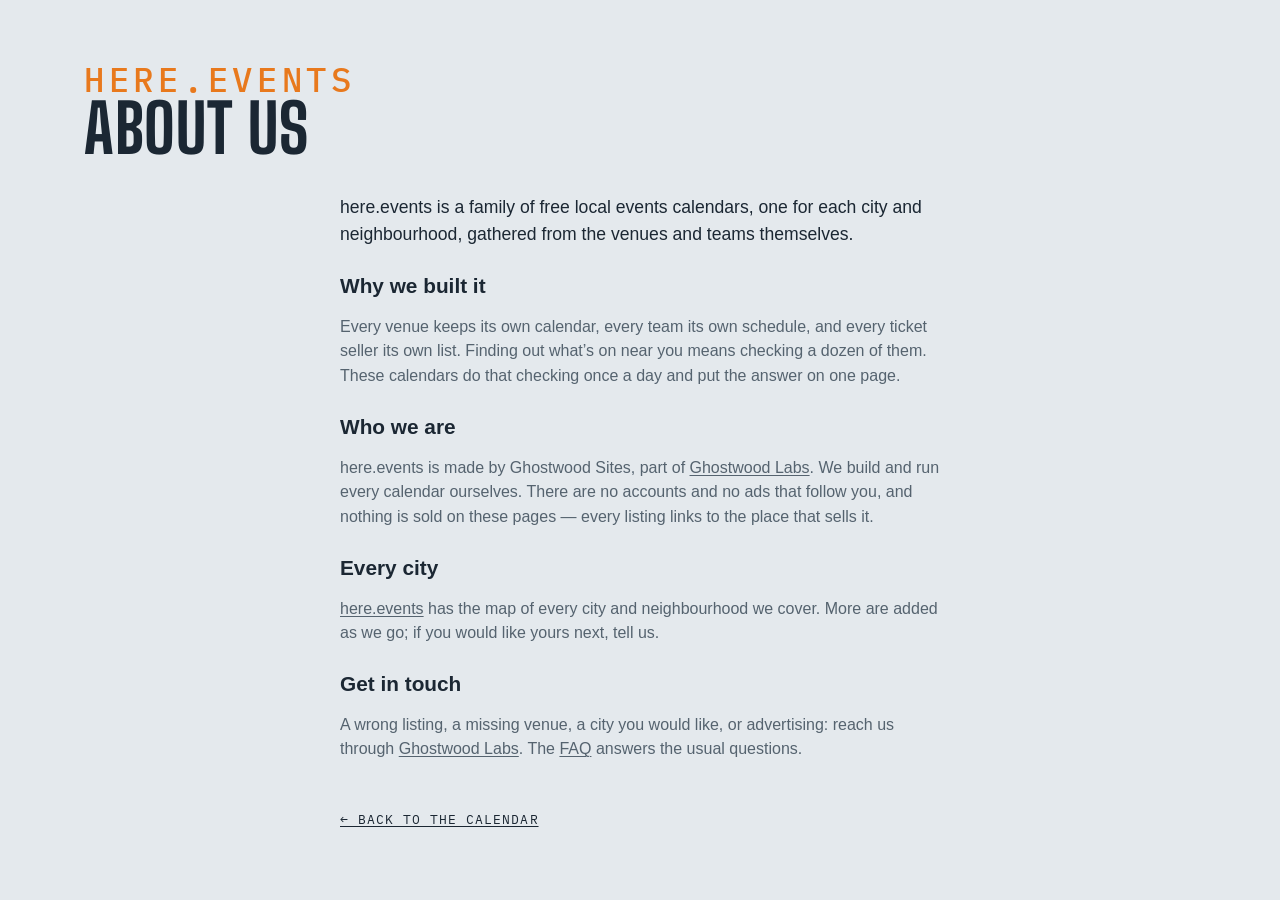
==== site/about.html @ 99986194 "Sources and About Us as their own pages, FAQ the same on every site, More Cities centred Co-Authored" ====
<!DOCTYPE html>
<html lang="en">
<head>
<meta charset="utf-8">
<meta name="viewport" content="width=device-width, initial-scale=1, viewport-fit=cover">
<meta name="theme-color" media="(prefers-color-scheme: light)" content="#edf1f4">
<meta name="theme-color" media="(prefers-color-scheme: dark)" content="#141a20">
<script>
  try {
    var t = localStorage.getItem('lqa-theme');
    var PHONE = '(max-width: 640px), (pointer: coarse) and (max-height: 500px)';
    if ((t === 'light' || t === 'dark') && !matchMedia(PHONE).matches) document.documentElement.dataset.theme = t;
  } catch (e) { /* no storage — system it is */ }
</script>
<title>About Us — here.events</title>
<meta name="description" content="About here.events: free local events calendars for each city and neighbourhood, gathered from the venues and teams themselves.">
<link rel="icon" href="favicon.svg" type="image/svg+xml">
<link rel="preconnect" href="https://fonts.googleapis.com">
<link rel="preconnect" href="https://fonts.gstatic.com" crossorigin>
<link href="https://fonts.googleapis.com/css2?family=Big+Shoulders:opsz,wght@10..72,500;10..72,700&family=IBM+Plex+Mono:wght@400;500&display=swap" rel="stylesheet">
<link rel="stylesheet" href="styles.css?v=__V__">
<script src="city.js?v=__V__"></script>
</head>
<body>

<!-- the Ghostwood Labs mark, drawn once; the masthead and the footer <use> it -->
<svg width="0" height="0" style="position:absolute" aria-hidden="true">
  <symbol id="gw-mark" viewBox="0 0 576 576">
    <g fill="none" stroke="currentColor" stroke-width="24" stroke-linecap="round" stroke-linejoin="round">
      <path d="M300.19 51.03A26 26 0 0 1 275.81 51.03L235.63 29.71A26 26 0 0 0 210.57 30.08L103.63 91.02A26 26 0 0 0 90.5 113.61L90.5 161.4A26 26 0 0 1 77.38 183.98L39.62 205.52A26 26 0 0 0 26.5 228.1L26.5 347.9A26 26 0 0 0 39.62 370.48L77.38 392.02A26 26 0 0 1 90.5 414.6L90.5 462.39A26 26 0 0 0 103.63 484.98L210.57 545.92A26 26 0 0 0 235.63 546.29L275.81 524.97A26 26 0 0 1 300.19 524.97L340.37 546.29A26 26 0 0 0 365.43 545.92L472.37 484.98A26 26 0 0 0 485.5 462.39L485.5 414.6A26 26 0 0 1 498.62 392.02L536.38 370.48A26 26 0 0 0 549.5 347.9L549.5 228.1A26 26 0 0 0 536.38 205.52L498.62 183.98A26 26 0 0 1 485.5 161.4L485.5 113.61A26 26 0 0 0 472.37 91.02L365.43 30.08A26 26 0 0 0 340.37 29.71L300.19 51.03Z"/>
      <path d="M288 57.5L288 177.5"/>
      <path d="M288 518.5L288 403.5"/>
      <path d="M90.5 176.5L144.63 204.58A26 26 0 0 0 169.19 204.26L209.58 181.92A26 26 0 0 0 223 159.17L223 101.5L158.5 137.5"/>
      <path d="M485.5 176.5L431.37 204.58A26 26 0 0 1 406.81 204.26L366.42 181.92A26 26 0 0 1 353 159.17L353 101.5L417.5 137.5"/>
      <path d="M157 211L157 287.5"/>
      <path d="M419 211L419 287.5"/>
      <path d="M90.5 399.5L144.63 371.42A26 26 0 0 1 169.19 371.74L209.58 394.08A26 26 0 0 1 223 416.83L223 474.5L158.5 438.5"/>
      <path d="M485.5 399.5L431.37 371.42A26 26 0 0 0 406.81 371.74L366.42 394.08A26 26 0 0 0 353 416.83L353 474.5L417.5 438.5"/>
      <path d="M26.5 288L92 325.5L92 250.5"/>
      <path d="M549.5 288L484 325.5L484 250.5"/>
    </g>
  </symbol>
</svg>

<!-- About us (Steve, 2026-10-29: "Create an about us section just to the left of FAQ, make it work
     the same"): one shared page for every city, word for word, like the FAQ. Styled by .ad-page. -->
<header class="masthead">
  <div class="masthead-text">
    <p class="eyebrow">here.events</p>
    <h1>About Us</h1>
  </div>
</header>
<main class="ad-page about-page">
  <p class="ad-lead">here.events is a family of free local events calendars, one for each city and neighbourhood, gathered from the venues and teams themselves.</p>

  <h2>Why we built it</h2>
  <p>Every venue keeps its own calendar, every team its own schedule, and every ticket seller its own list. Finding out what’s on near you means checking a dozen of them. These calendars do that checking once a day and put the answer on one page.</p>

  <h2>Who we are</h2>
  <p>here.events is made by Ghostwood Sites, part of <a href="https://ghostwoodlabs.com/" rel="noopener">Ghostwood Labs</a>. We build and run every calendar ourselves. There are no accounts and no ads that follow you, and nothing is sold on these pages — every listing links to the place that sells it.</p>

  <h2>Every city</h2>
  <p><a href="https://here.events/">here.events</a> has the map of every city and neighbourhood we cover. More are added as we go; if you would like yours next, tell us.</p>

  <h2>Get in touch</h2>
  <p>A wrong listing, a missing venue, a city you would like, or advertising: reach us through <a href="https://ghostwoodlabs.com/" rel="noopener">Ghostwood Labs</a>. The <a href="faq.html">FAQ</a> answers the usual questions.</p>

  <a class="ad-back" href="./">← Back to the calendar</a>
</main>
</body>
</html>
---- site/styles.css ----
/* Lower Queen Anne Events — overcast-sky palette, marquee display type. */

:root {
  --sky: #e4e9ed;        /* overcast paper (a step down from #edf1f4, Steve 2026-10-12: "a little less glaring") */
  --mist: #f7f9fb;       /* card surface (was pure white) */
  --ink: #1b2733;        /* Puget ink */
  --ink-soft: #55636f;
  --ink-bright: #1b2733; /* the logo: pure white in the dark palette, ink here */
  --line: #c3ccd4;
  --gold: #e8791d;       /* Space Needle "Galaxy Gold" */
  --gold-soft: #fbe9d8;
  /* Color coding is muted (a step back from the pure primaries) and each
     group keeps to its own family so a dot or stripe reads as what it is:
     venues are cool (blue → violet → teal), event types are warm (yellow →
     orange → red → pink). */
  /* venue hues (chips, grid ticks, agenda tags): a sweep from teal through
     blue and violet to magenta, neighbors alternating light and dark */
  /* all three families sit a step back from the pure primaries: the same
     hues, less glare, so the stripes and ticks read after the titles */
  --v-hardrock: #9e2e2e; --v-kaseya: #2e9e4f; --v-loandepot: #6f2e9e; --v-arsht: #9e902e; --v-bayfront: #2e8b9e; --v-knight: #9e2e6b; /* the rooms, one hue each (city.js cssVar), spread round the wheel */
  --v-fillmore: #4a9e2e; --v-watsco: #332e9e; --v-pitbull: #9e532e; --v-amerant: #2e9e74; --v-hardrocklive: #952e9e; --v-broward: #879e2e;
  --v-nustadium: #2e669e; --v-revolution: #9e2e45; --v-pompano: #2e9e37;
  --venue-text: 72%;     /* how much of the venue hue the card's venue label keeps (light mode) */
  --tint: 26%;           /* the venue wash behind a series card (light mode; 13% in the dark palette) */
  --row-a: #f3f6f8; --row-b: #d6dde3; /* the list's rows alternate light and dark grey; only a series keeps its venue's hue (Steve, 2026-10-20) */
  /* event-type hues (calendar ticks, agenda right edge): concerts salmon and
     arts crimson keep clear of the brand orange; movies slate = "quiet" */
  --t-concert: #d9664f;
  --t-sports: #d4b106;
  --t-arts: #b8303f;
  --t-movie: #7a8a99;
  --t-community: #d63f9c;
  --t-expo: #2a9d8f;      /* conventions & expos: turquoise, the one hue the types didn't use */
  --t-bar: #c28a12;       /* bar nights: amber, an ale between the sports yellow and concert salmon */
  --alert: #e02b26;       /* cancelled / postponed notes: plain bright red */
  --barh-base: 3.4rem;   /* the pinned filter bar's height (chips 2.25rem + padding) */
  --titleh: 1.7rem;      /* the bar's title line (1.2rem + .5rem gap), added while scrolled */
  --barh: var(--barh-base); /* what the sticky things below the bar offset by */
  --rule: color-mix(in srgb, var(--line), var(--ink-soft)); /* list dividers: a step brighter than --line */
  /* the scorebug (the live game block, .tf-bug): a light panel in this theme, the broadcast's charcoal in the dark one (Steve, 2026-10-12: the charcoal panel on the light card looked bad) */
  --bug-bg: #f9fafb; --bug-frame: #c9d2da; --bug-ink: #1b2733; --bug-soft: #55636f; --bug-dim: #7c8894; --bug-rowline: #d5dce3; --bug-off: #b3bcc5; --bug-muted: #6b7784; --bug-score-bg: #ffffff; --bug-shadow: rgba(15, 25, 35, .10); --bug-redzone: #c8261f;
  --bug-bw: 1px; --frame: var(--line); --frame-w: 1px; /* the game block's frame and the bug's rules: hairlines in the card's line colour here, the 2px broadcast frame in the dark theme (Steve, 2026-10-12: "soften … the borders in general") */
  --cell-mix: 22%; --cell-ink: var(--ink); --cell-bar: 4px; --cell-shadow: none; /* the bug's team cells: a wash of the club colour with a bar of it at the left and ink type, instead of the solid cell ("soften the colors here") */
  --tick-mix: var(--ink); --tick-pct: 65%; /* the refresh countdown ring: the club's colour mixed toward ink here, toward white on the dark ground (the mix itself is written in the .tf-refresh rule: a token holding var(--team-2) would resolve here on :root, where no club colour exists, and come out empty) */
  --dot: color-mix(in srgb, var(--ink-soft) 40%, transparent); /* the dotted underline under the watch strip's links */
  --display: "Big Shoulders", "Arial Narrow", sans-serif;
  --body: -apple-system, BlinkMacSystemFont, "Segoe UI", "Helvetica Neue", sans-serif;
  --mono: "IBM Plex Mono", ui-monospace, Menlo, monospace;
}
/* Dark palette. Applies when the system prefers dark and the visitor hasn't
   picked Light, or whenever they've picked Dark (the toggle sets
   data-theme on <html>; "system" leaves it unset). The two blocks must
   stay identical — CSS has no way to give one ruleset two unrelated
   conditions. */
@media (prefers-color-scheme: dark) {
  :root:not([data-theme="light"]) {
    color-scheme: dark;
    --sky: #141a20; --mist: #1d252e; --ink: #e8edf1; --ink-soft: #9aa7b2; --ink-bright: #ffffff;
    --line: #333f4a; --gold: #f08a33; --gold-soft: #3a2a1a;
    --v-hardrock: #ea8686; --v-kaseya: #86eaa3; --v-loandepot: #c086ea; --v-arsht: #eadd86; --v-bayfront: #86d9ea; --v-knight: #ea86bc; /* the rooms, one hue each (city.js cssVar), spread round the wheel */
    --v-fillmore: #9fea86; --v-watsco: #8a86ea; --v-pitbull: #eaa786; --v-amerant: #86eac4; --v-hardrocklive: #e186ea; --v-broward: #d5ea86;
    --v-nustadium: #86b7ea; --v-revolution: #ea869a; --v-pompano: #86ea8e;
    --venue-text: 100%; --tint: 13%;
    --row-a: #1e252c; --row-b: #2c343c;
    --t-concert: #f0806a; --t-sports: #f2d21b; --t-arts: #d63a4f;
    --t-movie: #8b9db0; --t-community: #e660a8; --t-expo: #4fd1c5; --t-bar: #e3ad3c; --alert: #ff4b3e;
    --bug-bg: #2b2d30; --bug-frame: #c9cdd2; --bug-ink: #f4f4f4; --bug-soft: #d5d8dc; --bug-dim: #b9bec4; --bug-rowline: #5c6167; --bug-off: #6a6d72; --bug-muted: #4a4f56; --bug-score-bg: #fafafa; --bug-shadow: rgba(0, 0, 0, .35); --bug-redzone: #ff7b7b;
  --bug-bw: 2px; --frame: var(--ink-soft); --frame-w: 2px; --cell-mix: 100%; --cell-ink: #fff; --cell-bar: 0px; --cell-shadow: 0 1px 2px rgba(0, 0, 0, .5);
    --bug-bw: 2px; --frame: var(--ink-soft); --frame-w: 2px; --cell-mix: 100%; --cell-ink: #fff; --cell-bar: 0px; --cell-shadow: 0 1px 2px rgba(0, 0, 0, .5);
    --tick-mix: white; --tick-pct: 45%;
    --dot: color-mix(in srgb, var(--ink-soft) 60%, transparent);
  }
}
:root[data-theme="dark"] {
  color-scheme: dark;
  --sky: #141a20; --mist: #1d252e; --ink: #e8edf1; --ink-soft: #9aa7b2; --ink-bright: #ffffff;
  --line: #333f4a; --gold: #f08a33; --gold-soft: #3a2a1a;
  --v-hardrock: #ea8686; --v-kaseya: #86eaa3; --v-loandepot: #c086ea; --v-arsht: #eadd86; --v-bayfront: #86d9ea; --v-knight: #ea86bc; /* the rooms, one hue each (city.js cssVar), spread round the wheel */
  --v-fillmore: #9fea86; --v-watsco: #8a86ea; --v-pitbull: #eaa786; --v-amerant: #86eac4; --v-hardrocklive: #e186ea; --v-broward: #d5ea86;
  --v-nustadium: #86b7ea; --v-revolution: #ea869a; --v-pompano: #86ea8e;
  --venue-text: 100%; --tint: 13%;
  --row-a: #1e252c; --row-b: #2c343c;
  --t-concert: #f0806a; --t-sports: #f2d21b; --t-arts: #d63a4f;
  --t-movie: #8b9db0; --t-community: #e660a8; --t-expo: #4fd1c5; --t-bar: #e3ad3c; --alert: #ff4b3e;
  --bug-bg: #2b2d30; --bug-frame: #c9cdd2; --bug-ink: #f4f4f4; --bug-soft: #d5d8dc; --bug-dim: #b9bec4; --bug-rowline: #5c6167; --bug-off: #6a6d72; --bug-muted: #4a4f56; --bug-score-bg: #fafafa; --bug-shadow: rgba(0, 0, 0, .35); --bug-redzone: #ff7b7b;
  --tick-mix: white; --tick-pct: 45%;
  --dot: color-mix(in srgb, var(--ink-soft) 60%, transparent);
}
:root[data-theme="light"] { color-scheme: light; }

* { box-sizing: border-box; }
html { scroll-behavior: smooth; overflow-x: clip; } /* clip: the footer bleeds to the viewport edges */
@media (prefers-reduced-motion: reduce) { html { scroll-behavior: auto; } }
/* the page is 62rem wide, and steps wider on big screens so event names
   get a single line: the calendar column is fixed, so all of the extra
   width goes to the cards (the footer line follows) */
:root { --pagew: 62rem; }
@media (min-width: 1180px) { :root { --pagew: 72rem; } }
@media (min-width: 1360px) { :root { --pagew: 80rem; } }
body {
  /* no bottom padding: the sticky footer is the page's last thing, and any
     padding here would show as a blank band under it once the list is short.
     A column flex at least a viewport tall, so a short page (the Teams view
     with one team) still puts the footer at the bottom edge */
  display: flex; flex-direction: column; min-height: 100vh; min-height: 100dvh;
  margin: 0 auto; padding: 0 1.25rem; max-width: var(--pagew);
  background: var(--sky); color: var(--ink);
  font: 16px/1.55 var(--body);
}
/* flex items refuse to shrink below their content's minimum width, so one
   unwrappable line (a TV listing, the compact bar's title) would push a whole
   section past a phone's edge; let them shrink like blocks */
body > * { min-width: 0; }
a { color: inherit; text-underline-offset: 2px; }
:focus-visible { outline: 2px solid var(--ink-soft); outline-offset: 2px; }

/* ---- masthead ---- */
.masthead {
  display: flex; flex-wrap: wrap; gap: 1.5rem; align-items: flex-end;
  justify-content: space-between; padding: 2.5rem 0 1rem;
}
.eyebrow {
  font-family: var(--mono); font-size: .8rem; letter-spacing: .12em;
  text-transform: uppercase; color: var(--gold); margin: 0 0 .3rem;
}
h1 {
  font-family: var(--display); font-weight: 700; font-size: clamp(2.6rem, 7vw, 4.2rem);
  line-height: .92; text-transform: uppercase; letter-spacing: .01em; margin: 0;
}
.masthead-text { min-width: 0; max-width: 100%; } /* a flex item would grow to its widest line and push past a phone's edge */
/* "More Cities" (See All until 2026-10-13, Other Places until 2026-10-18): the pill before the theme pill, to the same map (Steve, 2026-10-12); in the pinned bar the chip's text folds away and the map glyph stays */
/* Add To My Calendar: the first of the masthead's tools (Steve, 2026-10-26, "should move here" — beside More Cities; in the bar from 2026-09-16 until then), sized like the More Cities pill beside it */
.masthead-tools #subscribeBtn { order: 3; display: inline-flex; align-items: center; gap: .45rem; min-height: calc(1.7rem + 8px); padding: 0 .95em; }
.masthead-tools #subscribeBtn svg { width: 1rem; height: 1rem; flex: none; }
.masthead-tools #subscribeBtn:hover { border-color: var(--ink-soft); }
.bar-title .masthead-tools #subscribeBtn { min-height: 1.7rem; padding: 0 .5em; } /* icon-only in the title line, like the pill (the label rule is .bar-title .masthead-tools .chip span) */
.masthead-tools .see-all { order: 4; display: inline-flex; align-items: center; gap: .45rem; min-height: calc(1.7rem + 8px); padding: 0 .95em; text-decoration: none; }
.masthead-tools .see-all svg { width: 1rem; height: 1rem; fill: none; stroke: currentColor; stroke-width: 1.6; stroke-linejoin: round; stroke-linecap: round; }
.masthead-tools .see-all:hover { border-color: var(--ink-soft); }
.bar-title .masthead-tools .see-all { min-height: 1.7rem; padding: 0 .5em; }
/* the mark and the name as one thing: the mark stretches to the text's
   height (eyebrow + title) and keeps square, in the footer mark's white */
.masthead { --mast-title: clamp(2.6rem, 7vw, 4.2rem); } /* the title's size; the eyebrow and the mark are cut from it */
.masthead h1 { font-size: var(--mast-title); }
/* the picture (Steve, 2026-09-21: line art, the Needle's crown the focus):
   the top of the Space Needle from the Highsmith aerial, traced to single
   smooth lines at build (a gradient-magnitude pass over the photo, see the
   memory note), a 4.5:1 window from the spire tip to the Queen Anne treeline
   with the Needle centred and the Cascades ridge behind
   (design/lqa-masthead-lines-gen.py). The
   drawing is a luminance mask (masthead-lines.png, white = line) over a box
   of ink, so the lines are the palette's own ink in either theme. A band
   behind the masthead, the Needle toward the right, dissolving into the page
   on every side — no hard edge where the art stops (Steve, 2026-09-21) */
.masthead { min-height: 11rem; overflow: hidden; isolation: isolate; } /* a slim band (Steve, 2026-09-20: minimal) */
.masthead-photo { /* the drawing fills the gap between the name and the theme pill (Steve, 2026-10-05: "in all the modes try to make it fill this space"): a flex item between them, as tall as the band (the negative margins reach over the band's padding) */
  order: 1; flex: 1 1 0; align-self: stretch; min-width: 0; z-index: -1;
  margin: -2.5rem 0 -1rem; pointer-events: none;
  background: #fff; opacity: .9; /* white lines on the dark palette, black on the light one (Steve: "white and black with antialiasing") */
  -webkit-mask-image: url(masthead-lines.png), linear-gradient(to right, transparent 0%, #000 10%, #000 92%, transparent 100%), linear-gradient(to bottom, #000 0%, #000 58%, transparent 100%);
  mask-image: url(masthead-lines.png), linear-gradient(to right, transparent 0%, #000 10%, #000 92%, transparent 100%), linear-gradient(to bottom, #000 0%, #000 58%, transparent 100%);
  -webkit-mask-size: auto 100%, 100% 100%, 100% 100%; mask-size: auto 100%, 100% 100%, 100% 100%; /* the drawing at the band's height, however wide the gap: the Needle stays whole, the ridge beside it shows as far as the gap allows */
  -webkit-mask-position: 50% 0%, 0 0, 0 0; mask-position: 50% 0%, 0 0, 0 0; /* the Needle is at the drawing's centre, so its spire is the centre of the gap at every width (Steve, 2026-10-05: "make the center the top of the needle") */
  -webkit-mask-repeat: no-repeat; mask-repeat: no-repeat;
  mask-mode: luminance, alpha, alpha;
  -webkit-mask-composite: source-in; mask-composite: intersect;
}
.masthead-tools { order: 2; }
:root[data-theme="light"] .masthead-photo { background: #000; opacity: .7; }
@media (prefers-color-scheme: light) { :root:not([data-theme="dark"]) .masthead-photo { background: #000; opacity: .7; } }
.masthead-text { position: relative; }
.masthead .eyebrow { font-size: calc(var(--mast-title) * .5); font-weight: 500; letter-spacing: .14em; margin-bottom: .1rem; line-height: 1; } /* "Seattle": half the title's size (Steve, 2026-09-16: twice the quarter it was), a shade bolder */
/* the masthead's tools (Steve, 2026-09-14): Add To My Calendar (back here
   2026-10-26), the More Cities pill and the theme pill at the masthead's
   right end — the bar below keeps its room for the switch, filters, search,
   the clubs and the season calendar chip */
.masthead { position: relative; }
.masthead-tools { display: flex; align-items: center; gap: .6rem; flex: none; margin-left: auto; }
.sub { color: var(--ink-soft); max-width: 34rem; margin: .8rem 0 0; }

.updated { /* the "Updated …" stamp: an eyebrow line under the title, spaced like the one above it */
  margin: .3rem 0 0; min-height: 1em;
}
/* Solid-ink pill with the page background as its text — a dark pill in
   light mode, a light one in dark — softened on hover (the event sheet's
   Tickets button). */
.btn-cal {
  display: inline-flex; align-items: center; gap: .55em; margin: auto 0;
  font: 600 1rem/1 var(--body); color: var(--sky); background: var(--ink);
  border: 0; border-radius: 999px; padding: .85em 1.4em .85em 1.15em; cursor: pointer;
  transition: background .15s, color .15s;
}
.btn-cal svg { width: 1.15em; height: 1.15em; flex: none; }
.btn-cal:hover { background: var(--ink-soft); color: var(--sky); }
/* the subscribe pop: app.js placeSubscribePop fixes it under the masthead's
   Add To My Calendar button (right edges aligned); these are the fallback
   position and the look */
.pop {
  position: absolute; right: 0; top: calc(100% + 1.1rem); z-index: 10;
  width: min(18rem, 100%); background: var(--mist); border: 1px solid var(--line);
  border-radius: 8px; padding: 1rem 1.1rem; box-shadow: 0 8px 28px rgba(15, 25, 35, .18);
  font-size: .92rem;
}
.pop p { margin: 0 0 .6rem; }
.pop > :last-child { margin-bottom: 0; }
/* everything in the pop sits on one centre line: the checkbox row, the
   three named calendar tiles, the QR / Copy Link chips, then the note */
.pop-tiles { display: grid; grid-template-columns: repeat(3, 4.6rem); justify-content: center; gap: .6rem; margin: 0 0 .7rem; }
.pop-tools { display: flex; justify-content: center; gap: .5rem; margin: 0 0 .9rem; }
.pop-tools .chip { display: inline-flex; align-items: center; gap: .4rem; text-decoration: none; padding: .45em .85em; }
.pop-tools .chip svg { width: 1rem; height: 1rem; flex: none; color: var(--gold); }
.pop-tools .chip:hover { border-color: var(--ink-soft); }
/* Copy Link: a check replaces the icon for a moment after copying */
.pop-tools .chip.is-done svg { display: none; }
.pop-tools .chip.is-done::before { content: "✓"; font-weight: 700; line-height: 1; }
.qr-panel { text-align: center; margin-bottom: .6rem; }
#qrImg {
  display: inline-block; width: 170px; height: 170px;
  background: #fff; padding: 6px; border-radius: 8px;
}
#qrImg svg { display: block; width: 100%; height: 100%; }
/* a tile: the service's icon over its name */
.tile {
  display: grid; justify-items: center; gap: .4rem;
  padding: .6rem .3rem .5rem; border: 1px solid var(--line); border-radius: 10px;
  background: var(--sky); text-decoration: none; color: var(--ink-soft);
}
.tile-logo { width: 2.4rem; height: 2.4rem; border-radius: 8px; object-fit: contain; }
.tile span { font-family: var(--mono); font-size: .62rem; text-transform: uppercase; letter-spacing: .08em; line-height: 1; }
.tile:hover { border-color: var(--ink-soft); color: var(--ink); }
/* ---- filter bar: one row of matching chips ---- */
/* Funnel (filters), Reset, Copy link, Add To Calendar, then the theme toggle
   at the right end. position: relative makes the bar the box the subscribe
   pop hangs from. */
.filterbar {
  display: flex; flex-wrap: nowrap; gap: .6rem; align-items: center;
  margin: .75rem 0 0; position: relative;
}
.filterbar > * { flex-shrink: 0; }
.filterbar .chip {
  display: inline-flex; align-items: center; gap: .45rem; min-height: 2.25rem;
  position: relative; /* for the visually-hidden labels in .is-tight */
}
.filterbar .chip svg { width: 1rem; height: 1rem; flex: none; }
.filterbar .chip:not(:disabled):hover { border-color: var(--ink-soft); }
/* the funnel's chevron is the panel's open/closed indicator. Its outline is
   deliberately the same whether or not a filter is active — Reset lighting
   up is the "something's filtered" signal. */
/* The bar can't wrap. When its content wouldn't fit — app.js measures and
   sets .is-tight — the view switch's words go (see .view-toggle); the labeled
   Add To My Calendar chip that used to shed its label here left the bar for
   the masthead 2026-10-26. */
/* the Teams chip is a switch: solid while its view is on show */
/* the view switch: list | month | home teams, a three-stop pill like the theme's (same rules, .view-toggle) */
.view-toggle[data-active="month"] .theme-knob { left: calc(3px + var(--tt)); }
.view-toggle[data-active="teams"] .theme-knob { left: calc(3px + 2 * var(--tt)); }
.view-toggle button[aria-checked="true"] { color: var(--sky); }
/* while the Teams view is up the agenda's own controls step aside — the
   filters, search, the Today floater, Add To Calendar and the phone's calendar chip */
html.teams-open .search-wrap,
html.teams-open .cal-toggle { display: none; } /* Add To Calendar stays: in Teams mode it offers the club's season feed */
html.teams-open #calToday { display: none; }
.cal-side:not(.is-float) .cal { margin-bottom: 1.6rem; } /* room for the TODAY tab below the docked card */
/* the search box: a chip that takes typing, a magnifier at its right end and
   no placeholder; it gives up width first when the row gets tight */
.filterbar .search-wrap { position: relative; display: flex; flex: 1 1 10rem; min-width: 10rem; max-width: none; } /* the whole of the row's slack (Steve, 2026-10-24, "span the full width"; capped at 28rem from 2026-09-15 until then) */ /* takes whatever room the row has left, never less than a word's worth: the chips drop their labels first (is-tight) */
#searchBox {
  width: 100%; font: 500 .85rem/1 var(--body); color: var(--ink); background: var(--mist);
  border: 1px solid var(--line); border-radius: 999px; padding: .5em 2.4em .5em .95em; min-height: 2.25rem;
  -webkit-appearance: none; appearance: none;
}
#searchBox::-webkit-search-cancel-button { margin-right: .2em; }
/* hover and focus both just brighten the edge — no orange ring on a text box */
#searchBox:hover { border-color: var(--ink-soft); }
#searchBox:focus, #searchBox:focus-visible { outline: none; border-color: var(--ink); }
.search-wrap svg {
  position: absolute; right: .85rem; top: 50%; width: 1rem; height: 1rem;
  transform: translateY(-50%); color: var(--ink-soft); pointer-events: none;
}
/* Right end of the bar, left to right: the calendar chip (narrow layouts
   only), then the season calendar chip (DOM order keeps the chips together;
   flex order places them); the search box grows to fill the gap before them.
   Add To My Calendar was the bar's last chip from 2026-09-16 to 2026-10-26. */
#calToggle { order: 2; }
#viewToggle { order: -1; } /* the view switch leads the bar in either mode (Steve, 2026-09-14) */
/* light / dark: a two-stop pill at the bar's right end, the ink knob
   sliding under the stop in effect (the system's side until a click) */
.theme-toggle {
  position: relative; display: inline-flex; order: 5;
  padding: 3px; border: 1px solid var(--line); border-radius: 999px; background: var(--mist);
}
.theme-toggle { --tt: 2rem; cursor: pointer; } /* stop width — wider on phones for the tap target; the rim and the knob are click targets too (a press anywhere steps the pill) */
.theme-toggle button {
  position: relative; z-index: 1; width: var(--tt); height: 1.7rem; cursor: pointer;
  background: none; border: 0; padding: 0; color: var(--ink-soft); border-radius: 999px;
  display: grid; place-items: center;
}
.theme-toggle button svg { width: 1rem; height: 1rem; }
.theme-toggle button[aria-checked="true"] { color: var(--sky); } /* still a click target: any stop flips */
.theme-toggle button:not([aria-checked="true"]):hover { color: var(--ink); }
.theme-knob {
  position: absolute; top: 3px; left: 3px; width: var(--tt); height: calc(100% - 6px);
  border-radius: 999px; background: var(--ink); transition: left .18s; /* ink knob, page-colored icon — like a checked box */
}
.theme-toggle[data-active="dark"] .theme-knob { left: calc(3px + var(--tt)); }
.theme-toggle[data-active="system"] .theme-knob { left: calc(3px + 2 * var(--tt)); }
@media (prefers-reduced-motion: reduce) { .theme-knob { transition: none; } }
/* the view stops carry their words — List · Month · Teams — while the bar has room (Steve, 2026-10-24,
   "span the full width … display text for the icons if there is space"; Kona first, every city the same day):
   is-tight (app.js fitFilterBar / fitTeamStrip) drops them back to icons, and the ink knob is measured under
   the lit stop by app.js placeKnob (--knob-x/--knob-w), whatever its width. After the .theme-toggle rules so
   width: auto wins. */
.view-toggle button { width: auto; min-width: var(--tt); padding: 0 .7rem 0 .55rem; gap: .4rem; display: inline-flex; align-items: center; justify-content: center; }
.view-toggle .vt-label { font: 500 .8rem/1 var(--body); letter-spacing: .01em; white-space: nowrap; }
.filterbar.is-tight .view-toggle button { padding: 0; width: var(--tt); }
.filterbar.is-tight .vt-label { display: none; }
.view-toggle[data-active] .theme-knob { left: var(--knob-x, 3px); width: var(--knob-w, var(--tt)); transition: left .18s, width .18s; }
@media (prefers-reduced-motion: reduce) { .view-toggle[data-active] .theme-knob { transition: none; } }
/* the Filter button rides at the end of the view pill, past a hairline, in every mode (Steve, 2026-10-24,
   "for all sites, and modes combine these"): icon + word like the stops, the word going with is-tight; while
   the panel is open it wears the ink like a knob of its own. It is not a stop: the knob never moves to it. */
.view-toggle .vt-filter { width: auto; min-width: var(--tt); padding: 0 .7rem 0 .55rem; } /* a stop like the others — no divider (Steve, 2026-10-24: "vert lines should be consistent") */
.filterbar.is-tight .view-toggle .vt-filter { width: auto; padding: 0 .35rem 0 .4rem; }
.view-toggle .vt-filter[aria-expanded="true"], .view-toggle .vt-filter[aria-expanded="true"]:hover { background: var(--ink); color: var(--sky); border-radius: 999px; }
/* the bar stays pinned at the top while the list scrolls (--barh is its
   height — the month dividers and the calendar strip stick just below it);
   the panel floats open under it, over the content, which stays put */
.filter-area {
  position: sticky; top: 0; z-index: 30; background: var(--sky);
  padding: .55rem 0 .6rem; margin-top: .2rem;
}
.filter-area .filterbar { margin: 0; }
/* the pinned bar's title: one slim line above the chips in the masthead's
   face, shown once the masthead itself has scrolled off; --titleh is what
   it adds to the bar, and html.is-scrolled adds that to --barh */
.bar-title { /* one size for all three parts */
  display: flex; align-items: baseline; gap: .9rem; white-space: nowrap;
  font-family: var(--display); font-weight: 700; font-size: 1.1rem; line-height: 1.2rem;
  text-transform: uppercase; letter-spacing: .02em; margin: 0 0 .5rem;
}
.bar-title[hidden] { display: none; } /* an author display beats the UA [hidden] rule */
.eyebrow[hidden], .bar-eyebrow[hidden] { display: none; } /* an empty eyebrow (a city with no neighbourhood) takes no room */
.bar-name { min-width: 0; overflow: hidden; text-overflow: ellipsis; } /* the title gives way first */
.bar-eyebrow { /* "Seattle" and "Updated …" in the masthead's eyebrow face */
  flex: none; font-family: var(--mono); font-weight: 400; letter-spacing: .08em; color: var(--gold);
}
#barUpdated { display: none; } /* the stamp is the footer's alone (Steve, 2026-09-16) */
html.is-scrolled { --titleh: 2.2rem; --barh: calc(var(--barh-base) + var(--titleh)); } /* the title line carries the masthead's tools while scrolled (app.js markStuck moves them): 1.7rem chips + the .5rem gap */
/* the tools in the title line: icon-only chips a size down, the theme pill scaled to match, at the line's right end (the pop still hangs from the bar below) */
.bar-title .masthead-tools { align-self: center; margin-left: auto; gap: .4rem; }
.bar-title .masthead-tools .chip { min-height: 1.7rem; padding: .2em .5em; }
.bar-title .masthead-tools .chip span { position: absolute; width: 1px; height: 1px; overflow: hidden; clip: rect(0 0 0 0); white-space: nowrap; }
.bar-title .masthead-tools .chip svg { width: 1rem; height: 1rem; }
.bar-title .theme-toggle { zoom: .8; }
.filter-panel {
  position: absolute; left: 0; right: 0; top: calc(100% + .5rem); z-index: 20;
  background: var(--mist); border: 1px solid var(--line);
  border-radius: 10px; padding: 1rem 1.1rem;
  box-shadow: 0 12px 36px rgba(0, 0, 0, .3);
  max-height: calc(100vh - 8rem); max-height: calc(100dvh - 8rem); overflow-y: auto;
}
/* Kayak-style panel: columns of checkbox rows, Select all | Clear all links
   per group, an "only" link on hover, and an event count on the right. */
/* the groups sit in columns with a rule between them (a rule above, on
   phones, where they stack) */
.fp-cols { display: grid; grid-template-columns: repeat(auto-fit, minmax(18rem, 1fr)); gap: 1.25rem 0; } /* wide enough that no name wraps; tablets get two columns */
.fp-group { padding: 0 1.25rem; min-width: 0; } /* columns share the width evenly; a long name clips with an ellipsis rather than pushing the next column out of the panel (2026-10-18, the neighbourhood rows) */
.fp-group:first-child { padding-left: 0; }
.fp-group:last-child { padding-right: 0; }
.fp-group + .fp-group { border-left: 1px solid var(--line); }
@media (max-width: 640px) {
  .fp-group { padding: 0; }
  .fp-group + .fp-group { border-left: 0; border-top: 1px solid var(--line); padding-top: 1.1rem; }
}
/* top row: preset chips (the lit one matches the current state) with the
   Sold Out and Holidays switches pushed to the right. They are switches, not
   allow boxes like the rows below (one narrows the list, one adds days), so
   they wear a pill-and-knob face instead of the tick box */
.fp-switch { position: relative; display: flex; align-items: center; gap: .5rem; cursor: pointer; }
.fp-switch input { position: absolute; opacity: 0; width: 1px; height: 1px; }
.sw {
  flex: none; width: 2rem; height: 1.15rem; position: relative;
  border: 1.5px solid var(--ink-soft); border-radius: 1rem; background: var(--mist);
  transition: background .15s, border-color .15s;
}
.sw::after {
  content: ""; position: absolute; top: .1rem; left: .1rem; width: .75rem; height: .75rem;
  border-radius: 50%; background: var(--ink-soft); transition: transform .15s, background .15s;
}
.fp-switch input:checked + .sw { background: var(--ink); border-color: var(--ink); }
.fp-switch input:checked + .sw::after { transform: translateX(.85rem); background: var(--mist); }
.fp-switch:hover .sw { border-color: var(--ink); }
.fp-switch input:focus-visible + .sw { outline: 2px solid var(--ink-soft); outline-offset: 2px; }
.fp-top { display: flex; align-items: center; gap: 1rem; padding: 0 1.25rem; margin: 0 0 1.1rem; }
/* one row that scrolls sideways at every width, never wraps (Steve,
   2026-09-22); a right-edge fade (.is-more-right, app.js presetEdge) says
   more chips sit beyond the edge and lifts once scrolled to the end */
.fp-presets { display: flex; flex-wrap: nowrap; align-items: center; gap: .4rem; flex: 1; min-width: 0; overflow-x: auto; scrollbar-width: none; padding: 2px 0; scroll-padding: 0 1rem; }
.fp-presets::-webkit-scrollbar { display: none; }
.fp-presets.is-more-right { -webkit-mask-image: linear-gradient(to right, #000 calc(100% - 2.6rem), transparent); mask-image: linear-gradient(to right, #000 calc(100% - 2.6rem), transparent); }
.fp-preset { flex: none; }
.fp-soldout { margin-left: auto; white-space: nowrap; flex: none; }
.fp-holidays { white-space: nowrap; flex: none; }
.fp-preset { font-size: .8rem; padding: .4em .85em; min-height: 2rem; }
.fp-preset:hover { border-color: var(--ink-soft); }
.fp-preset.is-on { background: var(--ink); color: var(--sky); border-color: var(--ink); }
.fp-group h3 {
  white-space: nowrap; /* never wraps (Steve, 2026-09-22) */
  font-family: var(--mono); font-size: .68rem; text-transform: uppercase;
  letter-spacing: .1em; color: var(--ink); margin: 0 0 .35rem; font-weight: 700; /* bold, ink (Steve, 2026-09-22) */
  display: flex; align-items: baseline; gap: .6rem;
}
/* All · None at the heading's right end: plain words in the heading's own face, not chips */
.fp-allnone { margin-left: auto; display: inline-flex; align-items: baseline; gap: .35rem; font-weight: 500; color: var(--ink-soft); } /* the links stay quiet next to the bold title */
.fp-allnone i { font-style: normal; opacity: .6; }
.fp-set { font: inherit; letter-spacing: inherit; text-transform: inherit; color: var(--ink-soft); background: none; border: 0; padding: 0; cursor: pointer; text-decoration: underline; text-decoration-color: color-mix(in srgb, var(--ink-soft) 50%, transparent); text-underline-offset: 2px; }
.fp-set:hover { color: var(--ink); text-decoration-color: currentColor; }
.fp-list { display: flex; flex-direction: column; }
.fp-list + h3 { margin-top: 1rem; } /* a second group stacked in the same column */
.fp-list[hidden] + h3 { margin-top: 0; } /* a group folded away leaves the next heading level with the other columns' */
.fp-row { display: flex; align-items: center; gap: .5rem; padding: .3rem .35rem; border-radius: 6px; }
.fp-row:hover { background: var(--sky); }
.fp-check { position: relative; display: flex; align-items: center; gap: .6rem; cursor: pointer; min-width: 0; }
/* the Show | Hide pair at the row's end (Steve, 2026-09-22, third pass):
   two small words joined into one pill. Neither lit = no preference; the
   lit one is ink. Hide lit strikes the row's name */
.fp-seg { flex: none; display: inline-flex; margin-left: auto; border: 1.5px solid var(--line); border-radius: 999px; background: var(--mist); overflow: hidden; }
.fp-seg-b {
  font: inherit; font-size: .68rem; line-height: 1; letter-spacing: .02em; color: var(--ink-soft);
  background: none; border: 0; padding: .28rem .55rem; margin: 0; cursor: pointer;
}
.fp-seg-b + .fp-seg-b { border-left: 1.5px solid var(--line); }
.fp-seg-b:hover { color: var(--ink); background: color-mix(in srgb, var(--ink) 8%, transparent); }
.fp-seg-b[aria-pressed="true"] { color: var(--mist); background: var(--ink); }
.fp-seg-b:focus-visible { outline: 2px solid var(--ink-soft); outline-offset: 2px; }
.fp-check:hover .fp-name { color: var(--ink); }
.fp-name { font-size: .88rem; display: flex; align-items: center; gap: .45rem; white-space: nowrap; min-width: 0; }
.fp-name > * { overflow: hidden; text-overflow: ellipsis; } /* never wraps; a too-narrow column clips with an ellipsis */
.fp-name a { text-decoration-color: var(--line); }
.fp-name a:hover { text-decoration-color: var(--ink-soft); }
.fp-row:has(.fp-seg[data-mode="ex"]) .fp-name { opacity: .55; } /* a hidden row reads dimmed — the colour change alone, no strike-through (Steve, 2026-10-05) */
/* a city-wide site folds its column by neighbourhood (seattle-events, 2026-10-18): the neighbourhood's row carries a chevron that
   opens the rooms under it, indented behind a hairline; its Show | Hide pair works every room at once */
.fp-hood .fp-name { font-weight: 600; }
.fp-fold { flex: none; width: 1.15rem; height: 1.15rem; display: inline-flex; align-items: center; justify-content: center; border: 0; border-radius: 4px; background: none; padding: 0; margin: 0 -.1rem 0 -.2rem; color: var(--ink-soft); cursor: pointer; }
.fp-fold:hover { color: var(--ink); background: color-mix(in srgb, var(--ink) 8%, transparent); }
.fp-fold svg { width: .72rem; height: .72rem; transition: transform .15s; }
.fp-fold[aria-expanded="true"] svg { transform: rotate(90deg); }
.fp-sub { display: flex; flex-direction: column; margin: 0 0 .25rem 1rem; padding-left: .3rem; border-left: 1px solid var(--line); }
.fp-sub[hidden] { display: none; }
.fp-tail .fp-name { color: var(--ink-soft); font-style: italic; } /* the "More rooms" row at a group's foot: the rooms the usual view hides, folded (2026-10-18) */
.fp-tail:has(.fp-seg[data-mode="ex"]) .fp-name { opacity: 1; } /* it is usually all-Hide; dimming it too would make it vanish */
/* three groups — the two venue lists (Lower Queen Anne the wider), Teams
   (Steve, 2026-09-20; Capacity rows dropped 2026-09-22) */
@media (min-width: 641px) and (max-width: 899px) { .fp-tree .fp-cols { grid-template-columns: 1.1fr 1fr; } .fp-tree .fp-group:nth-child(3) { grid-column: 1; border-left: 0; padding-left: 0; padding-right: 1.25rem; border-top: 1px solid var(--line); padding-top: 1rem; margin-top: -.25rem; } } /* tablets: two columns, Teams under Lower Queen Anne (three squeezed the headings into wraps) */
@media (min-width: 900px) { .fp-tree .fp-cols { grid-template-columns: 1.15fr 1fr 1fr; } .fp-tree { right: auto; width: min(100%, 58rem); } } /* three columns of about twelve rows each (Festivals under Home Teams, 2026-10-05); the panel no wider than they need — it used to run the toolbar's width and stretch the rows across it (Steve: "feel free to shrink the width of the filter pop up") */
.fp-note { font-family: var(--mono); font-size: .66rem; color: var(--ink-soft); letter-spacing: .04em; margin-left: .35rem; } /* a band's seat range after its name */
.chip {
  font: 500 .85rem/1 var(--body); cursor: pointer; border-radius: 999px;
  padding: .5em .95em; background: var(--mist); color: var(--ink);
  border: 1px solid var(--line);
}

/* ---- agenda layout: list + docked mini calendar ---- */
.agenda { margin-top: 1.6rem; }
/* the view note: one plain line above the list while the view is not the
   usual one, the way back at its right (app.js renderViewNote) */
.view-note { display: flex; align-items: center; gap: .8rem; flex-wrap: wrap; margin: 0 0 1.1rem; padding: .55rem .9rem; border: 1px solid var(--line); border-radius: 10px; background: var(--mist); font-size: .88rem; }
.fp-group h3[hidden], .fp-list[hidden] { display: none; } /* a group with no rows in this city folds away with its heading (the flex displays above would otherwise beat [hidden]; Steve, 2026-10-11) */
.view-note[hidden] { display: none; }
.view-note .chip { margin-left: auto; font-size: .78rem; padding: .3em .75em; min-height: 1.9rem; }
/* the toast: a word above the footer after hiding something from the sheet, with Undo */
.toast { position: fixed; left: 50%; bottom: calc(3.6rem + env(safe-area-inset-bottom)); transform: translateX(-50%); z-index: 40; display: flex; align-items: center; gap: 1rem; padding: .6rem .6rem .6rem 1rem; border-radius: 999px; background: var(--ink); color: var(--sky); font-size: .88rem; box-shadow: 0 12px 36px rgba(0, 0, 0, .35); max-width: calc(100vw - 2rem); }
.toast[hidden] { display: none; }
.toast button { font: 700 .82rem/1 var(--body); color: var(--gold); background: none; border: 1px solid color-mix(in srgb, var(--sky) 35%, transparent); border-radius: 999px; padding: .45em .9em; cursor: pointer; }
.toast button:hover { border-color: var(--sky); }
.agenda, .teams { margin-bottom: 1.5rem; } /* the gap above the footer (its own top margin is auto) */
.agenda-layout {
  display: grid; grid-template-columns: minmax(0, 1fr) 18rem;
  gap: 0 2.5rem; align-items: start;
}
.agenda-layout > ol { grid-column: 1; }
.cal-side { position: sticky; top: calc(var(--barh) + .5rem); grid-column: 2; grid-row: 1; } /* same offset under the bar as the pops */
/* the Add To Calendar pop hangs over the docked calendar (same width, same right edge)
   and is shorter, so the calendar steps out while the pop is open */
.cal-side:not(.is-float) .cal { transition: opacity .15s; }
html.pop-open .cal-side:not(.is-float) .cal { opacity: 0; pointer-events: none; }
/* Below the page's full width (62rem + padding) the calendar never docks —
   beside the list it would squeeze the cards to a sliver — so from here
   down it floats over the list instead. */
@media (max-width: 1023px) {
  .agenda-layout { display: flex; flex-direction: column; }
  /* the grid's align-items: start carries over; the strip must span the
     column or it shrinks to its content (it has none, so its right edge —
     where the handle hangs — would be the left edge of the page) */
  .cal-side { align-self: stretch; width: 100%; }
  /* a zero-height sticky strip, first in the column, carrying the handle
     (hanging off its right end) and the floating calendar; both ride along
     as the list scrolls */
  .cal-side { order: -1; height: 0; top: calc(var(--barh) + .5rem); z-index: 15; }
  .cal-side.is-float .cal {
    position: absolute; z-index: 14; right: 0; top: 0; /* right under the pinned bar */
    width: min(22rem, 100%);
    max-height: calc(100vh - 5rem); max-height: calc(100dvh - 5rem); overflow-y: auto;
  }
  .cal-side.is-float .cal-month { box-shadow: 0 12px 36px rgba(0, 0, 0, .3); }
}

/* ---- the Month view: the month's events, as the filters leave them, on one calendar ---- */
html.month-open .agenda-layout, html.month-open .cal-toggle { display: none; } /* the list and its mini calendar step aside; the board is the month */
/* ---- the month view: one continuous grid of weeks, square days (Steve, 2026-09-15) ----
   The grid runs from this month on with no end (app.js appends months as
   the sentinel nears the window), sized to the window: seven squares across,
   the page scrolling down them under the pinned filter bar; the ‹ MONTH ›
   header and the weekday row stick under the bar and name the month at the
   top (the sticky footer stays pinned at the bottom as everywhere). A day
   carries its events' names only, as many as fit, the rest folded into
   "+N more" (fitBoardCells); a tap on the day opens the card listing them all. */
.month-board[hidden] { display: none; }
.month-board { margin: 0 auto; max-width: 100%; position: relative; } /* app.js sizeBoard sets its width: seven squares that show the whole month in the window at the top of the page, centred when that is narrower than the page */
.mb-sticky { position: sticky; top: var(--barh); z-index: 6; background: var(--sky); padding-top: 1.9rem; } /* the room is the TODAY tab's, which rises from the header (Steve: an up tab) */
.mb-head { position: relative; } /* the tab and, on a centred board, the vertical month name hang off it */
/* TODAY over the month view's header: the same tab, upside down — rising from the header's top edge */
.cal-head button.cal-today-tab { width: auto; height: auto; min-width: 0; min-height: 0; display: inline-flex; border-radius: 6px 6px 0 0; } /* not the header's arrow-button size, nor the phones' 2.75rem touch minimum */
.cal-head button.cal-today-tab svg { width: .85rem; height: .85rem; }
.cal-head button.cal-today-tab[hidden] { display: none; } /* the override above would otherwise beat [hidden] */
.mb-head .cal-today-tab { top: auto; bottom: 100%; border-top: 2px solid var(--ink-soft); border-bottom: 0; border-radius: 6px 6px 0 0; padding: .24rem .7rem .3rem; box-shadow: 0 -3px 8px rgba(0, 0, 0, .25); }
/* the board centred narrower than the page (sizeBoard's is-narrow): the months' names stand beside their blocks, so the header keeps only ‹ › */
/* …and on a centred board the header goes altogether (Steve, 2026-09-16: "useless" — the names beside the blocks say the month and open the picker; scrolling moves the months); what stays is the sticky anchor, a hair tall, and TODAY as a chip under the filter bar while another month is at the top */
.month-board.is-narrow .mb-head { display: none; }
.month-board.is-narrow .mb-sticky { padding-top: 0; height: .4rem; }
.month-board.is-narrow .mb-sticky > .cal-today-tab { top: .4rem; bottom: auto; border: 2px solid var(--ink-soft); border-radius: 6px; box-shadow: 0 3px 8px rgba(0, 0, 0, .25); } /* painted: the days scroll under it, not through the gap to the bar; the TODAY tab hangs from its foot */
.mb-sticky .mb-head { border-bottom: 2px solid var(--ink-soft); border-radius: 10px; padding-bottom: .3rem; } /* the header on its own: the weekday row went with each month */
.mb-wdays { display: grid; grid-template-columns: repeat(7, minmax(0, 1fr)); background: var(--mist); border: 2px solid var(--ink-soft); border-bottom: 0; border-radius: 10px 10px 0 0; font-family: var(--mono); font-size: .62rem; letter-spacing: .1em; text-transform: uppercase; color: var(--ink-soft); }
.mb-wdays span { padding: .1rem .35rem .3rem; text-align: center; } /* centred over the column (Steve, 2026-09-16) */
/* every month its own block (Steve, 2026-09-15): a framed grid padded to whole weeks with blank slots, a gap between months, its name standing beside it on a centred board */
.mb-month { position: relative; margin-top: .8rem; }
.mb-days { border: 2px solid var(--ink-soft); border-radius: 0 0 10px 10px; overflow: hidden; grid-auto-rows: auto; }
/* the month's name: standing beside its block on a centred board; on a full-width board the pinned ‹ MONTH › bar names the month, so no heading over the block as well (it read twice — Steve's review, 2026-09-16) */
.mb-mname { display: none; font: 700 .95rem/1 var(--display); text-transform: uppercase; letter-spacing: .12em; color: var(--ink); background: none; border: 0; padding: .15rem .1rem .35rem; margin: 0; cursor: pointer; text-align: left; border-radius: 6px; }
.mb-mname:hover { color: var(--ink-soft); }
.month-board.is-narrow .mb-mname { display: block; position: absolute; right: calc(100% + .9rem); top: 50%; translate: 0 -50%; /* centred on its block (Steve, 2026-09-15) */ writing-mode: vertical-rl; transform: rotate(180deg); transform-origin: center; font: 700 var(--mname, 3rem)/1 var(--display); text-transform: uppercase; letter-spacing: .08em; color: var(--ink); background: none; border: 0; padding: 0; margin: 0; cursor: pointer; white-space: nowrap; border-radius: 6px; }
.month-board.is-narrow .mb-mname:hover { color: var(--ink-soft); }
.month-board.is-narrow .mb-mname:focus-visible { outline: 2px solid var(--ink); outline-offset: 4px; }
.month-board.is-short .mb-days > .cal-day { aspect-ratio: auto; height: var(--cellh); } /* a full-width board that would run past the window: the days give up a little height (never under 60% of their width) so the month fits (app.js sizeBoard) */
.mb-days > .cal-day { aspect-ratio: 1; height: auto; display: flex; flex-direction: column; align-items: stretch; gap: .15rem; padding: .3rem .3rem .35rem; cursor: pointer; }
.mb-days > .cal-day:hover { background: color-mix(in srgb, var(--ink) 6%, var(--mist)); }
.mb-days > .cal-day.is-today:hover { background: color-mix(in srgb, var(--ink) 26%, var(--mist)); }
.mb-days > .cal-day.is-blank { aspect-ratio: 1; margin: 0; width: auto; cursor: default; background: color-mix(in srgb, var(--line) 35%, var(--mist)); } /* a padding slot is a cell like the rest, a shade darker */
.mb-days > .cal-day.is-blank:hover { background: color-mix(in srgb, var(--line) 35%, var(--mist)); }
.mb-days .num { font-size: clamp(.72rem, 1.3vw, 1rem); line-height: 1; margin-bottom: .1rem; }
.mb-days .hol { font-size: .58rem; line-height: 1.2; color: var(--gold); letter-spacing: .06em; text-transform: uppercase; }
.mb-days .ticks { display: none; } /* phones only (below) */
/* an event on a day: its name only (Steve, 2026-09-15 — no times), one line in its venue's colour */
/* no venue colours on the names (Steve, 2026-09-15, late): plain ink, a neutral wash on hover and in the day's card */
.mb-ev { display: block; flex: none; width: 100%; text-align: left; font-family: var(--body); font-size: .7rem; line-height: 1.25; color: var(--ink); background: none; border: 0; border-radius: 4px; padding: .12rem .2rem; cursor: pointer; overflow: hidden; text-overflow: ellipsis; white-space: nowrap; font-weight: 600; }
.mb-ev:hover { background: color-mix(in srgb, var(--ink) 10%, transparent); }
.mb-ev[hidden] { display: none; }
.mb-ev.is-off { text-decoration: line-through; opacity: .7; }
.mb-more { flex: none; align-self: flex-start; font: inherit; font-family: var(--mono); font-size: .62rem; color: var(--ink-soft); background: none; border: 0; padding: .1rem .2rem; cursor: pointer; }
.mb-more[hidden] { display: none; }
.mb-more:hover { color: var(--ink); }
.mb-days .cal-day.is-past .mb-ev { opacity: .55; }
.mb-sentinel { height: 1px; }
/* the day's card: opens over the tapped day (the day, grown) and lists everything on it */
.mb-pop { position: fixed; z-index: 31; background: var(--mist); border: 2px solid var(--ink-soft); border-radius: 10px; box-shadow: 0 14px 40px rgba(0, 0, 0, .35); padding: .6rem .7rem .7rem; max-height: min(70vh, 32rem); overflow-y: auto; transform-origin: top left; animation: mb-pop-in .16s ease-out; }
@keyframes mb-pop-in { from { opacity: 0; transform: scale(.94); } to { opacity: 1; transform: none; } }
@media (prefers-reduced-motion: reduce) { .mb-pop { animation: none; } }
@media (max-width: 640px) { .mb-pop { left: 0; right: 0; bottom: 0; top: auto; width: auto; max-height: 70vh; border-radius: 12px 12px 0 0; border-bottom: 0; padding-bottom: calc(.7rem + env(safe-area-inset-bottom, 0px)); transform-origin: bottom center; } } /* a sheet from the foot, like the event's (app.js openDayPop leaves the position to this) */
.mb-pop h3 { font-family: var(--display); font-weight: 700; font-size: 1rem; text-transform: uppercase; letter-spacing: .06em; margin: 0 0 .5rem; display: flex; align-items: baseline; gap: .6rem; }
.mb-pop h3 .mb-pop-n { font-family: var(--mono); font-weight: 400; font-size: .68rem; letter-spacing: .1em; color: var(--ink-soft); }
.mb-pop .mb-ev { font-size: .85rem; padding: .4rem .6rem; margin-bottom: .35rem; white-space: normal; background: color-mix(in srgb, var(--ink) 6%, transparent); }
.mb-pop .mb-ev:hover { background: color-mix(in srgb, var(--ink) 14%, transparent); }
.mb-pop .mb-ev .mb-sub { display: block; font-family: var(--mono); font-weight: 400; font-size: .68rem; letter-spacing: .04em; color: var(--ink-soft); margin-top: .1rem; }
.mb-pop .mb-none { font-family: var(--mono); font-size: .8rem; color: var(--ink-soft); margin: 0; }
@media (max-width: 640px) { /* phones: the days are too small for names — they carry the venue ticks; the tap opens the same card */
  .mb-days > .cal-day { padding: .2rem .25rem; gap: .1rem; }
  .mb-days .hol, .mb-days .mb-ev, .mb-days .mb-more { display: none; }
  .mb-days .ticks { display: flex; }
}

/* ---- mini month calendar: a nav bar, then one framed card per month ---- */
.cal { display: grid; gap: 0; position: relative; } /* the header bar and the card are one piece; the TODAY tab hangs from its foot */
/* TODAY: a tab out of the calendar's foot, the odds tab's cut (Steve, 2026-09-15) — shown only while the list has left today (app.js syncTodayFloat) */
.cal-today-tab {
  position: absolute; top: 100%; left: 50%; transform: translateX(-50%); z-index: 4; display: inline-flex; align-items: center; gap: .35rem;
  font: 700 .62rem/1 var(--mono); letter-spacing: .14em; text-transform: uppercase; color: #f4f4f4; background: #2b2d30;
  border: 2px solid var(--ink-soft); border-top: 0; border-radius: 0 0 6px 6px; padding: .28rem .7rem .24rem; cursor: pointer; zoom: 1.15; /* the frame's own colour (Steve, 2026-09-15: the borders should match) */
  box-shadow: 0 3px 8px rgba(0, 0, 0, .25);
}
.cal-today-tab svg { width: .85rem; height: .85rem; }
.cal-today-tab:hover { background: #3a3d41; }
.cal-today-tab[hidden] { display: none; }
.cal[hidden] { display: none; } /* an author display beats the UA [hidden] rule */
.cal-months { display: grid; gap: 1.1rem; grid-auto-rows: max-content; } /* rows stay card-sized even while the reel pins the box's height */
/* when the month changes the cards move like a reel (app.js swapCal):
   forward, the top card scrolls up and out while the new one rises in from
   below; backward is the mirror. The box is clipped for the run. */
.cal-month { background: var(--mist); border: 2px solid var(--ink-soft); border-radius: 10px; overflow: hidden; }
/* ‹ MONTH › as the card's header: ‹ flush left, › flush right, the name
   dead center, joined to the card below (Today is a floater at the lower right) */
.cal-head {
  display: grid; grid-template-columns: 1fr auto 1fr; align-items: center;
  padding: .3rem .3rem .1rem; background: var(--mist);
  border: 2px solid var(--ink-soft); border-bottom: 0; border-radius: 10px 10px 0 0; /* the month card's frame */
}
.cal-head #calNext, .cal-head #mbNext { justify-self: end; } /* ‹ flush left, › flush right on both calendars */
.cal-head button.cal-cur { /* the month's name: a button that opens the month / year picker (outranks the bar's control rule below) */
  font-family: var(--display); font-weight: 700; font-size: 1rem;
  text-transform: uppercase; letter-spacing: .12em; text-align: center;
  display: inline-block; background: none; border: 0; color: var(--ink); cursor: pointer; padding: .1rem .5rem; border-radius: 6px; width: auto; min-width: 0; height: auto; min-height: 0;
}
.cal-head button.cal-cur:hover { background: color-mix(in srgb, var(--ink) 10%, var(--mist)); }
/* the month / year picker under a calendar's header (app.js openMonthPick) */
.cal-pick { position: fixed; z-index: 30; width: 15rem; padding: .6rem; background: var(--mist); border: 1px solid var(--line); border-radius: 10px; box-shadow: 0 12px 36px rgba(0, 0, 0, .3); }
.cp-head { display: grid; grid-template-columns: 2rem 1fr 2rem; align-items: center; margin-bottom: .45rem; }
.cp-head button { background: none; border: 0; color: var(--ink); font-size: 1.3rem; line-height: 1; cursor: pointer; border-radius: 6px; height: 1.75rem; }
.cp-head button:disabled { opacity: .3; cursor: default; }
.cp-head button:not(:disabled):hover { background: color-mix(in srgb, var(--ink) 10%, var(--mist)); }
.cp-year { font-family: var(--display); font-weight: 700; font-size: 1.05rem; letter-spacing: .1em; text-align: center; }
.cp-grid { display: grid; grid-template-columns: repeat(3, 1fr); gap: .3rem; }
.cp-grid button { font-family: var(--mono); font-size: .78rem; text-transform: uppercase; letter-spacing: .06em; padding: .45rem 0; background: none; border: 1px solid var(--line); border-radius: 6px; color: var(--ink); cursor: pointer; }
.cp-grid button:disabled { opacity: .3; cursor: default; }
.cp-grid button:not(:disabled):hover { border-color: var(--ink-soft); }
.cp-grid button.is-on { background: var(--ink); color: var(--sky); border-color: var(--ink); }
.cal-head button { /* flat controls inside the bar */
  display: inline-grid; place-items: center; width: 2rem; height: 1.75rem; cursor: pointer;
  background: none; color: var(--ink); border: 0; border-radius: 6px;
  transition: background .15s, transform .1s;
}
.cal-head button svg { width: 1rem; height: 1rem; }
.cal-head button:disabled { opacity: .3; cursor: default; }
.cal-head button:not(:disabled):hover { background: color-mix(in srgb, var(--ink) 10%, var(--mist)); }
.cal-head button:not(:disabled):active { transform: translateY(1px); }
.cal-month { border-radius: 0 0 10px 10px; }
.cal-mname { display: none; } /* the header carries the name */
/* floating over the list on a small screen the pair's outline is a touch
   brighter than the docked hairline, being over content */
.cal-side.is-float .cal-head, .cal-side.is-float .cal-month { border-color: color-mix(in srgb, var(--ink) 40%, var(--ink-soft)); }
/* each card: its name across the top in the display face, over a hairline
   where the weekday row used to be, then only its own days (the grid is
   padded to whole weeks with blank cells, never with the neighbor months'
   dates; the columns run Sunday to Saturday)  */
.cal-mname { padding: .45rem .6rem .3rem; border-bottom: 1px solid var(--line); font-size: .95rem; letter-spacing: .12em; }
.cal-days { display: grid; grid-template-columns: repeat(7, minmax(0, 1fr)); gap: 1px; background: var(--line); } /* minmax(0, …): a day's row of ticks can't widen its column, so the seven fit a 320px phone (the ticks wrap under) */
.cal-days > * {
  aspect-ratio: 1; padding: .2rem .25rem; /* square cells */
  font-family: var(--mono); font-size: .68rem; text-align: left; vertical-align: top;
}
/* The hairlines are the 1px gaps of the grid showing the container's line
   color through — so every horizontal and vertical line is one continuous
   stroke on the same pixel row/column. Each real day is an opaque cell, so
   it comes out boxed on all four sides. The padding slots before the 1st
   and after the last day are opaque too and stretch one pixel into the gap
   beside them (leading ones to the left, trailing ones to the right and
   down) so no lines are drawn between padding slots — only where they meet
   a day, plus the rule under the month's name, which runs the full width. */
/* a day: the number top-left (a button centres its content otherwise, so a
   day with two rows of ticks lifted its number), the ticks under it as a
   centred block of at most four a row (Steve, 2026-09-15) */
.cal-day { background: var(--mist); border: 0; color: var(--ink); display: flex; flex-direction: column; align-items: stretch; justify-content: flex-start; width: 100%; min-width: 0; overflow: hidden; }
.cal-day.is-blank { width: auto; aspect-ratio: auto; margin: 0 0 0 -1px; } /* stretches with its margins; the row's height comes from its days */
.cal-day:not(.is-blank) ~ .cal-day.is-blank { margin: 0 -1px -1px 0; }
button.cal-day { cursor: pointer; }
/* inset ring rather than a border so the cell doesn't shift; the fill is a
   touch of ink over the card (lighter in dark mode, darker in light), so
   it reads in both themes */
button.cal-day:hover { background: color-mix(in srgb, var(--ink) 10%, var(--mist)); box-shadow: inset 0 0 0 1px var(--ink-soft); }
.cal-day .num { display: block; font-size: .88rem; line-height: 1; text-align: left; }
/* today: the hover treatment, a touch brighter, held */
.cal-day.is-today { background: color-mix(in srgb, var(--ink) 20%, var(--mist)); box-shadow: inset 0 0 0 1px var(--ink); }
.cal-day.is-today .num { font-weight: 700; }
/* three round dots at most, centred, then a "+" for the rest — the row sits at the cell's foot, the + the dots' own height and on their line (Steve, 2026-09-15 / 16) */
.ticks { display: flex; justify-content: center; align-items: center; gap: 2px; margin: auto auto 0; padding-top: .3rem; height: .32rem; box-sizing: content-box; }
.ticks i { width: .32rem; height: .32rem; border-radius: 50%; background: var(--dot, var(--ink-soft)); flex: none; }
.ticks .tick-more { display: block; width: .32rem; height: .32rem; margin-left: 1px; flex: none; color: var(--ink-soft); background: linear-gradient(currentColor, currentColor) center / 100% 1.5px no-repeat, linear-gradient(currentColor, currentColor) center / 1.5px 100% no-repeat; font-size: 0; }
/* past days go grey: the number in the soft ink, the venue ticks washed
   out — still tinted enough to tell venues apart, just clearly behind us */
.cal-day.is-past { color: var(--ink-soft); }
.cal-day.is-past .ticks i { filter: saturate(.4); opacity: .6; }

/* ---- agenda ---- */
.agenda ol { list-style: none; margin: 0; padding: 0; }
.agenda .empty { color: var(--ink-soft); }
/* dividers: a name centered between two rules, in the masthead's stamp type
   (see .updated) a size down. The month one is stuck to the top of the
   viewport while its month scrolls by (the next month's slides over it);
   holiday ones just scroll past. */
/* the name sits on a rule that fades out toward both edges (the rule is the
   row's background; the name's own background knocks it out behind the text) */
.month-row, .holiday-row {
  position: relative; display: flex; justify-content: center; align-items: center; gap: .6rem; flex-wrap: wrap;
  padding: .6rem 0 .45rem;
  font-family: var(--display); font-weight: 700; font-size: 1.2rem; line-height: 1;
  text-transform: uppercase; letter-spacing: .08em; color: var(--ink);
  /* opaque above the rule, fading out below it: while stuck, the rows
     scroll on under the lower half and dissolve as they near the line, so
     they never run into the oval that hangs below it */
  background: linear-gradient(var(--sky) 50%, transparent);
}
/* the rule itself: a 1px layer at the row's center, above the shadow. A
   month's warms to the brand orange at the middle like the footer's edge;
   a holiday's stays the plain list rule */
.month-row::before, .holiday-row::before {
  content: ""; position: absolute; left: 0; right: 0; top: 50%; height: 1px; z-index: 1;
  background: linear-gradient(90deg, transparent, var(--rule) 15%, var(--rule) 85%, transparent);
}
.month-row::before { background: linear-gradient(90deg, transparent, var(--line) 15%, var(--gold) 50%, var(--line) 85%, transparent); }
.month-row > span, .holiday-row > span { position: relative; z-index: 1; background: var(--sky); padding: 0 .9rem; }
/* the label sits in an oval the rule runs into: the same 1px line as the
   rule, bent around the name (months and holidays alike) */
.month-row > span, .holiday-row > span {
  border: 1px solid var(--rule); border-radius: 999px; padding: .4em 1.1em .3em;
  background: color-mix(in srgb, var(--rule) 15%, var(--sky)); /* a whisper above the page, well clear of the outline */
}
.month-row > span:not(.hol-pill) { border-color: var(--gold); } /* the month oval takes the orange its rule arrives in */
.holiday-row > span, .month-row > .hol-pill { display: inline-flex; align-items: center; gap: .5rem; }
/* a holiday is a flag, not another divider: a solid orange pill, ink type,
   on the same orange-centred rule as a month's */
.holiday-row::before { background: linear-gradient(90deg, transparent, var(--line) 15%, var(--gold) 50%, var(--line) 85%, transparent); }
.holiday-row > span, .month-row > .hol-pill { background: var(--gold); border-color: var(--gold); color: #1b2733; }
/* a holiday sharing the month's row: its own pill beside the month's, a
   size down like a holiday row, gone while the month is stuck up top */
.month-row > .hol-pill { font-size: 1.05rem; }
.month-row.is-stuck > .hol-pill { display: none; }
/* a month with only holidays: the month oval ends on the page's centre line,
   every month's the same, and its holidays stack to the right of it — so the
   months line up down the page instead of drifting with the pills beside them */
.month-row.has-hol:not(.is-stuck) { display: grid; grid-template-columns: 11.5rem minmax(0, 1fr); gap: .4rem .6rem; align-items: center; } /* a fixed month column from the left: the ovals line up on its edge and the pills get the rest of the row, no empty half on the left */
@media (max-width: 640px) { .month-row.has-hol:not(.is-stuck) { grid-template-columns: minmax(0, 2fr) minmax(0, 3fr); } }
.month-row.has-hol:not(.is-stuck) > span:not(.hol-pill) { grid-column: 1; grid-row: 1 / span var(--hols, 1); justify-self: end; align-self: center; } /* centred on the pills' rows: no more rows than pills, or the gaps of empty rows would pull it down */
.month-row.has-hol:not(.is-stuck) > .hol-pill { grid-column: 2; justify-self: start; }
.month-row { position: sticky; top: var(--barh); z-index: 5; }
.month-group { display: block; } /* one per month: the sticky divider's bounds, so the next month pushes it out */
.holiday-row { font-size: 1.05rem; }
.month-row + .day-row, .holiday-row + .day-row { background: none; }
/* the rule between days fades out toward both edges */
.day-row {
  display: grid; grid-template-columns: 5.2rem 1fr; gap: 1rem;
  padding: 1rem 0;
  scroll-margin-top: calc(var(--barh) + .5rem); /* a jumped-to day lands under the pinned bar, not behind it */
  background: linear-gradient(90deg, transparent, var(--rule) 15%, var(--rule) 85%, transparent) top / 100% 1px no-repeat;
}
.day-row.is-past { opacity: .5; }
/* ---- series: "n of N" under the time, and a git-style graph in a gutter
   right of the cards (one lane per concurrent series, --gutter set by
   app.js) whose lines, in the mini calendar's border colour, curve into
   each card's right edge ---- */
.agenda-layout.has-series .day-row { grid-template-columns: 5.2rem 1fr var(--gutter); }
/* clip: a series line continuing from the previous page starts at the very
   top edge, and its round cap would otherwise poke out above the list */
#agenda { position: relative; overflow: clip; }
.series-graph { position: absolute; left: 0; top: 0; pointer-events: none; overflow: visible; }
/* a hairline in the calendar's border colour; at each join a faint
   mirrored pair carries the curves on into the card */
.sg-line { fill: none; stroke-width: 1.5; stroke-opacity: .85; stroke-linecap: round; pointer-events: stroke; }
.sg-trunk { stroke: var(--ink-soft); pointer-events: none; } /* a merged lane's shared line */
.series-n { position: absolute; right: .55em; bottom: .45em; font: .68rem/1 var(--mono); color: var(--ink-soft); letter-spacing: .04em; white-space: nowrap; } /* "1 of 2" at the card's lower right (Steve, 2026-09-22) */
.ev:has(.team-mark) .series-n { right: calc(2.9rem + .75rem + .6rem); } /* clear of the crest */
.ev:has(.series-n) { padding-bottom: 1.15em; } /* room under the last line for the marker */
@media (max-width: 640px) { .series-graph { display: none; } }
/* the day's number and weekday sit centred on the day's FIRST event (Steve,
   2026-09-15): app.js alignRails gives the rail that row's height, and the
   rail centres its two lines in it */
.date-rail { text-align: center; align-self: start; display: flex; flex-direction: column; justify-content: center; gap: .1rem; } /* the same line metrics as the clock (.t-clock), so the two centre on one midpoint */
.date-rail .dnum {
  font-family: var(--display); font-weight: 700; font-size: 2.6rem; line-height: 1; display: block;
}
.date-rail .dmeta {
  font-family: var(--mono); font-size: .7rem; text-transform: uppercase;
  letter-spacing: .06em; color: var(--ink-soft); line-height: 1; /* "WEDNESDAY" fits the rail; line-height 1 like the clock's PM */
}
.day-events { display: grid; gap: .6rem; align-content: start; }
.agenda .day-events > .ev { background: var(--row-a); } /* the list only: the Teams schedule keeps its home-game wash */
.agenda .day-events > .ev:nth-child(even) { background: var(--row-b); }
/* a series row carries a whisper of its venue's color (set inline by app.js); the rest are the greys above */
.ev { display: flex; gap: .8rem; align-items: flex-start; padding: .45em .55em; border-radius: 6px; position: relative; overflow: hidden; }
.ev-body { display: flex; flex-direction: column; align-items: flex-start; gap: .18rem; min-width: 0; }
.ev-title { display: flex; align-items: center; gap: .45rem; min-width: 0; }
/* home games carry the team crest as a monochrome watermark at the row's
   right — grayscale in light mode, inverted to white-on-dark in dark mode */
/* a row with a mark keeps its text clear of it — the title wraps rather than
   running underneath (mark width + its inset + a little breathing room) */
.ev:has(.team-mark) { padding-right: calc(2.9rem + .75rem + .6rem); }
.team-mark {
  position: absolute; right: .75rem; top: 50%; transform: translateY(-50%);
  width: 2.9rem; height: 2.9rem; object-fit: contain;
  opacity: .7; pointer-events: none;
  filter: grayscale(1);
}
@media (prefers-color-scheme: dark) {
  :root:not([data-theme="light"]) .team-mark { filter: grayscale(1) invert(1) brightness(1.35); }
}
:root[data-theme="dark"] .team-mark { filter: grayscale(1) invert(1) brightness(1.35); }
/* a bar's supplied logo (site/marks/) keeps its own look in both themes —
   no grayscale, no inversion. Full strength: the Goat's is gold line art on
   a near-black disc, and on a dark card only the lines show, so dark mode
   also lifts its brightness to keep the gold legible. */
:root .team-mark.venue-mark { filter: none; opacity: 1; }
@media (prefers-color-scheme: dark) {
  :root:not([data-theme="light"]) .team-mark.venue-mark { filter: brightness(1.5) saturate(1.15); }
}
:root[data-theme="dark"] .team-mark.venue-mark { filter: brightness(1.5) saturate(1.15); }
.ev a { font-weight: 600; text-decoration-color: var(--line); }
.ev a:hover { text-decoration-color: var(--ink-soft); }
.ev .time { font-family: var(--mono); font-size: .8rem; color: var(--ink-soft); min-width: 5.5rem; padding-top: .15em; display: flex; flex-direction: column; gap: .1rem; }
/* all-day rows lead their day; the clock face reads ALL over DAY (app.js
   clockCell, Steve 2026-10-14 — the word "all day" in soft ink before) */
.ev.is-allday .time { color: var(--ink); font-weight: 500; }
.ev .venue {
  font-family: var(--mono); font-size: 1rem; font-weight: 700; text-transform: uppercase;
  /* the venue's hue, pulled toward the ink in light mode so small text on
     white keeps its contrast (--venue-text is 100% in the dark palette) */
  letter-spacing: .06em; color: color-mix(in srgb, var(--dot, var(--ink-soft)) var(--venue-text), var(--ink));
}
/* the venue link keeps the label's look — .ev a above is for the title */
.ev .venue a { font-weight: inherit; text-decoration-color: var(--line); }
.ev .venue a:hover { text-decoration-color: var(--ink-soft); }

/* ---- status badges: "date tbd", "cancelled" / "postponed" ---- */
.badge {
  font-family: var(--mono); font-size: .62rem; text-transform: uppercase;
  letter-spacing: .08em; border-radius: 3px; padding: .18em .5em;
  border: 1px solid currentColor; align-self: center; white-space: nowrap;
}
.b-tbd { color: var(--ink-soft); border-style: dashed; }
/* a cancelled or postponed show stays in its slot, struck through and dimmed,
   with a third line: "Cancelled Sep 5" */
.ev.is-off .ev-title a, .ev.is-off .venue { text-decoration: line-through; color: var(--ink-soft); }
.ev.is-off .time, .ev.is-off .team-mark { opacity: .55; }
.ev-note { font-family: var(--mono); font-size: .76rem; letter-spacing: .04em; color: var(--alert); font-weight: 700; }
/* Ticketmaster inventory: a third line, "272 of 18,100 tickets left · 614
   resale · from $25". A sold-out or nearly-sold-out card is framed in the
   alert red (an inset shadow, so nothing shifts) and wears a small tab out
   of its foot saying which — the ODDS tab's cut (Steve, 2026-09-15); room
   for it below, and the card lets it show */
.ev-tix { font-family: var(--mono); font-size: .72rem; letter-spacing: .02em; color: var(--ink-soft); }
/* the frame is a pseudo-element with a z-index so it paints OVER the series
   connectors (the .series-graph svg comes after the rows); the ink colour —
   white on the dark theme, like the odds bug's frame — not the alert red
   (Steve, 2026-09-15) */
.ev.is-soldout { overflow: visible; margin-bottom: .95rem; }
.ev.is-soldout::before { content: ""; position: absolute; inset: 0; border: 1.5px solid var(--ink); border-radius: 6px; pointer-events: none; z-index: 1; }
.ev.is-soldout::after {
  content: attr(data-tab); position: absolute; top: 100%; left: 1rem; z-index: 1;
  font: 700 .6rem/1 var(--mono); letter-spacing: .14em; color: #f4f4f4; background: #2b2d30;
  border: 1.5px solid #c9cdd2; border-top: 0; border-radius: 0 0 6px 6px; padding: .24rem .6rem .2rem;
  box-shadow: 0 3px 8px rgba(0, 0, 0, .25); pointer-events: none;
}
.sheet-tix { font-family: var(--mono); font-size: .76rem; color: var(--ink-soft); margin: -.4rem 0 .6rem; }
/* a festival day's set times (the Block Party): on the card a mono line per
   stage, the stage's name in ink, the acts in order with their starts; in
   the sheet the stage over its sets with start and end, the grid scrolling
   inside the sheet past a screen's worth */
.ev-stage { font-family: var(--mono); font-size: .74rem; letter-spacing: .03em; color: var(--ink-soft); } /* a festival set's stage, or the day's count of them */
.sheet-sets-wrap { max-height: 40vh; max-height: 40dvh; overflow: auto; margin: -.4rem 0 .9rem; padding-right: .3rem; }
.sheet-sets .ss-stage { margin: .55rem 0 .15rem; font: 700 .72rem/1 var(--mono); text-transform: uppercase; letter-spacing: .08em; color: var(--ink); }
.sheet-sets .ss-stage:first-child { margin-top: 0; }
.sheet-sets ul { list-style: none; margin: 0; padding: 0; }
.sheet-sets li { display: flex; gap: .6rem; font-size: .86rem; line-height: 1.45; color: var(--ink); }
.sheet-sets .ss-time { flex: none; width: 6.2em; font-family: var(--mono); font-size: .74rem; line-height: inherit; color: var(--ink-soft); white-space: nowrap; }
/* notes in the masthead's stamp type (see .updated), small */
.pop-note {
  font-family: var(--display); font-weight: 700; font-size: .76rem; line-height: 1.35;
  text-transform: uppercase; letter-spacing: .05em; color: color-mix(in srgb, var(--ink) 70%, var(--ink-soft));
  text-align: center; text-wrap: balance;
}
.pop-filter { display: flex; justify-content: center; gap: .5em; align-items: center; cursor: pointer; font-weight: 600; font-size: .88rem; margin: 0 0 .8rem; }
.pop-filter input { accent-color: var(--ink); }
.pop-filter[hidden] { display: none; } /* an author display beats the hidden attribute: say it outright (Teams mode has no filter to include) */

/* ---- share / embed: a <details> in the footer that opens UPWARD, its body
   floating over the list ---- */
.share summary {
  list-style: none; cursor: pointer; display: inline-flex; align-items: center; gap: .4rem;
  font-family: var(--mono); font-size: .74rem; text-transform: uppercase; letter-spacing: .08em;
  color: var(--ink); padding: .2rem 0;
}
.share summary::-webkit-details-marker { display: none; }
.share summary:hover { color: var(--ink-soft); }
.share summary .chev { width: .85rem; height: .85rem; transition: transform .15s; } /* up = opens upward */
.share summary .plug { width: 1.05rem; height: 1.05rem; }
.share[open] summary .chev { transform: rotate(180deg); }
/* one column, the mini calendar's width, hanging from the right end */
.share-body {
  position: absolute; right: 0; bottom: calc(100% + .5rem); z-index: 25;
  width: min(18rem, 100%);
  background: var(--mist); border: 1px solid var(--line); border-radius: 10px;
  padding: 1.1rem 1.25rem; text-align: left; white-space: normal; /* .foot-inner is nowrap */
  box-shadow: 0 -12px 36px rgba(0, 0, 0, .3);
  max-height: calc(100vh - 8rem); max-height: calc(100dvh - 8rem); overflow-y: auto;
}
.share-body .share-cols { grid-template-columns: 1fr; gap: 1.25rem; }
.share-body .share-cols > div { min-width: 0; } /* let the long code line scroll instead of widening the column */
.share .chip { display: inline-flex; align-items: center; gap: .45rem; min-height: 2.25rem; }
.share .chip svg { width: 1rem; height: 1rem; flex: none; }
.share .chip:hover { border-color: var(--ink-soft); }
#copyFilterLabel { transition: opacity .4s; }
#copyFilterLabel.is-fading { opacity: 0; }
.share-cols { display: grid; grid-template-columns: repeat(auto-fit, minmax(18rem, 1fr)); gap: 1.5rem; }
.share h3 { font-size: 1.05rem; margin: 0 0 .4rem; }
.share p { color: var(--ink-soft); margin: 0 0 .7rem; }
.share pre {
  background: var(--ink); color: var(--sky); border-radius: 8px;
  padding: .9rem 1rem; overflow-x: auto; font-family: var(--mono); font-size: .78rem;
}
@media (prefers-color-scheme: dark) { :root:not([data-theme="light"]) .share pre { background: var(--mist); color: var(--ink); border: 1px solid var(--line); } }
:root[data-theme="dark"] .share pre { background: var(--mist); color: var(--ink); border: 1px solid var(--line); }
.share code { font-family: var(--mono); }
.feed-list { list-style: none; padding: 0; margin: 0; display: grid; gap: .4rem; }
.feed-list code { background: var(--mist); border: 1px solid var(--line); border-radius: 4px; padding: .15em .45em; font-size: .82rem; }

/* pinned to the bottom edge and bleeding to the viewport's sides (negative
   margins undo the body's column), the list scrolling behind it; the content
   inside stays in the page column. Row one: credit left, "Put this on your
   site" right. Row two: the sources, a sentence per line, centered. */
footer {
  position: sticky; bottom: 0; z-index: 12; background: var(--sky);
  margin: auto calc(50% - 50vw) 0; /* auto: pushed to the bottom of a short page (the sections keep the 1.5rem gap) */
  padding: .6rem 1.25rem calc(.6rem + env(safe-area-inset-bottom));
}
/* no fade above the footer (Steve, 2026-09-10: the list and the season
   calendar show whole right down to the edge); the edge itself is a hairline
   that warms to the brand orange at the center and cools to --line at the sides */
footer::after {
  content: ""; position: absolute; left: 0; right: 0; top: 0; height: 1px; pointer-events: none;
  background: linear-gradient(90deg, var(--line), var(--gold) 50%, var(--line));
}
/* Two floaters centred just above the pinned footer (its box, so they never
   cover the credit or Sources), under the footer's own upward pops. They
   are bar chips: mist, hairline, no shadow. Today shows only while the list
   has left today (past days open, another month, or scrolled away from the
   nearest day); Top once the masthead has scrolled off — app.js toggles
   hidden on both, and a hidden one takes no room so the other stays
   centred. Narrow screens drop the labels, leaving the icons. */
.floaters {
  position: absolute; left: 0; right: 0; bottom: calc(100% + .9rem); z-index: 5;
  display: flex; justify-content: center; gap: .6rem; pointer-events: none;
}
.floaters .chip {
  pointer-events: auto; display: inline-flex; align-items: center; justify-content: center; gap: .45rem;
  height: 2.25rem; padding: 0 .95em 0 .8em;
}
.floaters .chip svg { width: 1rem; height: 1rem; flex: none; }
.floaters .chip:hover { border-color: var(--ink-soft); }
.floaters .chip:focus-visible { outline: 2px solid var(--ink-soft); outline-offset: 3px; }
.floaters .chip[hidden] { display: none; } /* the class rule above would otherwise beat the UA's [hidden] */
@media (max-width: 640px) {
  .floaters .chip span { display: none; }
  .floaters .chip { width: 2.25rem; padding: 0; border-radius: 50%; }
}
/* one line: Ghostwood Labs at the left, Embed then Sources at the right.
   app.js sets .is-tight (labels off Embed/Sources) and .is-tighter (credit
   down to its mark) when the line wouldn't fit. */
.foot-inner {
  position: relative; max-width: calc(var(--pagew) - 2.5rem); margin: 0 auto;
  display: flex; align-items: center; justify-content: space-around; gap: 1.2rem; white-space: nowrap;
}
/* two things across, one at each end — the credit and the links (the Updated
   stamp that sat dead centre between them was removed 2026-10-05, Steve) */
@media (min-width: 641px) {
  .foot-inner { display: grid; grid-template-columns: auto 1fr; }
  /* the links fill the rest of the row, packed right; More Cities, first among
     them, takes equal auto margins so it sits centred in the open space between
     the credit and About (Steve, 2026-10-29: "more cities in the footer should be
     centerd in this open space") */
  footer .foot-links { justify-content: flex-end; }
  footer #moreCities { margin-inline: auto; }
}
footer p { color: var(--ink-soft); font-size: .72rem; margin: 0; }
.gw { display: flex; align-items: center; gap: .7rem; }
.gw-logo { width: 32px; height: 32px; color: var(--ink-bright); flex: none; } /* pure white on dark */
footer .gw-credit { font-size: .9rem; letter-spacing: .1em; line-height: 1; } /* same size as Sources / Embed */
/* the credit, then the links (space-around on phones; Steve, 2026-09-15) */
footer .gw { order: 1; }
footer .foot-links { order: 3; display: flex; align-items: center; gap: 1.2rem; }
footer .foot-link { order: 1; } /* Advertise, Embed, Sources */
footer #embed { order: 2; }
footer #sources { order: 3; } /* a page link since 2026-10-29, still last on the row */
/* the Advertise link: dressed as the Sources / Embed labels, after them */
footer .foot-link { position: relative; top: -.5px; display: inline-flex; align-items: center; gap: .4rem; /* measured half a pixel under its neighbours' labels (Steve, 2026-09-15) */ font-family: var(--mono); font-size: .9rem; text-transform: uppercase; letter-spacing: .08em; color: var(--ink); text-decoration: none; padding: .2rem 0; white-space: nowrap; }
footer .foot-link:hover { color: var(--ink-soft); }
/* Advertise, Embed, Sources: one type, one colour; their icons one size, white on dark (Steve, 2026-09-15) */
footer .foot-link, footer .share summary { font-family: var(--mono); font-size: .9rem; font-weight: 400; letter-spacing: .08em; text-transform: uppercase; color: var(--ink); }
footer .foot-link svg, footer .share summary svg:not(.chev) { width: 1.1rem; height: 1.1rem; color: var(--ink-bright); }
footer .share summary .chev { color: var(--ink-bright); }
.foot-inner.is-tight .foot-link span { position: absolute; width: 1px; height: 1px; overflow: hidden; clip: rect(0 0 0 0); white-space: nowrap; }
/* the advertising page (advertise.html): a short column of prose under the masthead */
.ad-page { max-width: 40rem; margin: 0 auto 4rem; padding: 0 1.25rem; }
.ad-page h2 { font: 700 1.3rem/1.2 var(--body); margin: 1.6rem 0 .5rem; }
.ad-page p, .ad-page li { color: var(--ink-soft); line-height: 1.55; }
.ad-page ul { padding-left: 1.2rem; }
.ad-page .ad-lead { font-size: 1.1rem; color: var(--ink); }
.ad-page .ad-back { display: inline-block; margin-top: 2rem; font-family: var(--mono); font-size: .8rem; text-transform: uppercase; letter-spacing: .08em; color: var(--ink); }
footer .share summary { font-size: .9rem; white-space: nowrap; }
.foot-inner.is-tight .share summary span, .foot-inner.is-tighter .gw-credit {
  position: absolute; width: 1px; height: 1px; overflow: hidden; clip: rect(0 0 0 0); white-space: nowrap;
}
.gw-credit {
  font-family: var(--mono); font-size: .9rem; text-transform: uppercase;
  letter-spacing: .1em; color: var(--ink); white-space: nowrap; margin: 0;
}
.gw-credit strong { font-weight: 500; color: var(--gold); }
a.gw { text-decoration: none; color: inherit; } /* the mark and the credit are one link to ghostwoodlabs.com, in a new tab (2026-10-05); bare like the other footer links */
a.gw:hover .gw-credit strong { color: var(--ink-bright); }

/* ---- the Teams view: the home teams' seasons, home and away ---- */
.teams { width: 100%; margin: 1.6rem auto 0; } /* width: as a body flex item, auto margins would shrink it to its content and it would shift per team */
/* list or calendar, one at a time, each the full width (the bar's
   Calendar chip switches; app.js sets .is-cal on the section) */
.teams.is-cal .team-main { display: none; }
.team-cal[hidden] { display: none; }
/* the season's months as cards filling the page, poster-style */
.team-cal { display: grid; grid-template-columns: repeat(2, minmax(0, 1fr)); gap: 1.1rem; align-items: start; } /* two across, always (app.js pads week rows per pair) */
@media (max-width: 640px) { .team-cal { gap: .7rem; } }
/* the form block across the top of the calendar: crest, record and standing
   in the club's colours, then a line or two on where the season stands */
/* between seasons, in place of the empty list: the season past in numbers and the next one's outlook */
.season-next { margin: .6rem 0 0; padding: 1rem 1.2rem 1.1rem; border: 1px solid var(--line); border-radius: 10px; background: var(--mist); }
.season-next .sn-title { margin: 0 0 .5rem; font-family: var(--display); font-size: 1.2rem; font-weight: 700; letter-spacing: .08em; text-transform: uppercase; color: var(--team-2); }
.season-next .sn-blurb { margin: 0 0 .7rem; font-size: .95rem; line-height: 1.5; color: var(--ink); max-width: 70ch; }
.season-next .sn-facts p { margin: .3rem 0 0; font-family: var(--mono); font-size: .78rem; color: var(--ink-soft); }
.season-next .sn-facts b { font-weight: 700; color: var(--ink); }
.season-next .sn-soft { color: color-mix(in srgb, var(--ink-soft) 70%, transparent); }
#teamHead { margin-bottom: 1.1rem; }
#teamHead.is-multi { display: grid; gap: .7rem; } /* several clubs picked: a block each, stacked */
#teamHead.is-compact.is-multi .team-form:not(:first-child) { display: none; } /* pinned under the bar there is room for one */
/* the poster chooser under the PDF chip, with several clubs picked */
.pdf-pick { position: fixed; z-index: 30; display: flex; flex-direction: column; align-items: stretch; gap: .4rem; width: 12rem; padding: .6rem .7rem; background: var(--mist); border: 1px solid var(--line); border-radius: 10px; box-shadow: 0 12px 36px rgba(0, 0, 0, .3); } /* a column, its left edge on the chip's (Steve, 2026-09-15) */
.pdf-pick-label { font-family: var(--mono); font-size: .7rem; text-transform: uppercase; letter-spacing: .08em; color: var(--ink-soft); margin-bottom: .1rem; }
.pdf-pick .chip { display: flex; align-items: center; justify-content: flex-start; gap: .45rem; }
.pdf-pick .chip img { width: 18px; height: 18px; object-fit: contain; }
/* Teams mode: the block close under the chips (the masthead's own spacing is the same in both views, so the bar never moves between them) */
html.teams-open #teamsView { margin-top: .5rem; }
#teamHead:empty { display: none; }
.team-form {
  display: flex; align-items: center; gap: 1.1rem;
  padding: .85rem 1.1rem; border: var(--frame-w, 2px) solid var(--frame, var(--ink-soft)); border-radius: 10px; background: var(--mist);
}
.team-form { --crest: 9.5rem; } /* the crest sets the block's height: nothing beside it may run taller */
/* pinned under the bar while the season scrolls by — and compact while it
   is (app.js markStuck sets .is-compact once the page has scrolled past the
   block's spot, and --head-h so the opponent bar and the month rows pin
   below it): the crests small, the record or the score on one line, the
   lines, the watch list and the news folded away */
#teamHead { position: relative; padding-top: .5rem; background: var(--sky); z-index: 6; will-change: transform; }
#teamHead.is-compact { position: sticky; top: var(--barh); } /* the whole block scrolls off with the page; the compact bar is what pins (app.js markStuck) */ /* the gap under the bar is the block's own padding, painted, so nothing scrolling under it shows through (seen 2026-09-13: the month pill peeking above the compact bar) */ /* its own layer: the crests' shadows are not repainted as the list scrolls under it */
#teamHead.is-compact .team-form.is-live { flex-wrap: nowrap; } /* one row, whatever the run between the crests holds */
/* the block changes height in place — the news unfolds, the pinned block
   goes compact and back — and the browser's scroll anchoring would answer
   each change by moving the page to keep whatever it had picked as the
   anchor still: with the block pinned that lands the list hundreds of
   pixels down and pins it compact (seen 2026-09-11). Nothing on the page
   loads late above the fold, so the anchoring is not missed. */
html { overflow-anchor: none; }
.team-form.is-wait { min-height: 15.9rem; border-color: transparent; background: transparent; box-shadow: none; } /* the block's frame, empty, while the first scoreboard poll is out (app.js teamBlock): the page keeps its shape instead of drawing the season card, then the news, then the highlights */
@media (max-width: 640px) { .team-form.is-wait { min-height: 22rem; } }
#teamHead.is-compact .team-form { box-shadow: 0 8px 28px rgba(15, 25, 35, .18); }
#teamHead.is-compact .team-form { --crest: 2.6rem; align-items: center; justify-content: center; gap: .7rem; padding: .4rem .9rem; }
#teamHead.is-compact .tf-wiki, #teamHead.is-compact .tf-refresh-wrap, #teamHead.is-compact .tf-lines > * { display: none; }
#teamHead.is-compact .is-live .tf-lines > .tf-state, #teamHead.is-compact .team-form.is-pre:not(.is-live) .tf-lines > p:first-child { display: block; margin: 0; } /* one line stays: the first pitch, or the opener */
#teamHead.is-compact .tf-body, #teamHead.is-compact .tf-inner { display: flex; align-items: center; gap: .8rem; width: auto; min-width: 0; }
#teamHead.is-compact .tf-head { flex-wrap: nowrap; gap: .3rem .6rem; white-space: nowrap; }
#teamHead.is-compact .tf-record, #teamHead.is-compact .tf-score { font-size: 1.3rem; }
#teamHead.is-compact .tf-standing, #teamHead.is-compact .tf-title { font-size: .85rem; }
#teamHead.is-compact .tf-live { font-size: .65rem; padding: .2em .5em; }
#teamHead.is-compact .tf-live::before { width: .4rem; height: .4rem; }
#teamHead.is-compact .team-form.is-live { align-items: center; }
/* the compact game bar uses the whole width: the crests at the block's ends, the score, the venue and the scorebug spread between them, the refresh control at the right end */
#teamHead.is-compact .team-form.is-live .tf-body { flex: 1 1 auto; min-width: 0; }
#teamHead.is-compact .team-form.is-live .tf-inner { width: 100%; justify-content: space-between; gap: 1rem; }
#teamHead.is-compact .team-form.is-live .tf-refresh-wrap { display: flex; position: static; }

#teamHead.is-compact .team-form.is-live .tf-cluster { display: contents; }
/* the pinned bar's run: hidden in the full block, a row of short lines in the compact one */
.tf-brief { display: none; }
#teamHead.is-compact .team-form.is-live .tf-brief { display: flex; align-items: center; justify-content: center; gap: 1.3rem; flex: 1 1 auto; min-width: 0; font-family: var(--mono); font-size: .74rem; color: var(--ink-soft); } /* centred in the run it has, not on the page */
#teamHead.is-compact .team-form.is-live .tf-brief p { margin: 0; min-width: 0; white-space: nowrap; overflow: hidden; text-overflow: ellipsis; flex: 0 1 auto; }
#teamHead.is-compact .team-form.is-live .tf-brief b { font-weight: 700; color: var(--ink); }
#teamHead.is-compact .team-form.is-live .tf-info { flex-direction: row; align-items: center; gap: 1.4rem; flex: 1 1 auto; min-width: 0; }
#teamHead.is-compact .team-form.is-live .tf-info > * { display: none; }
#teamHead.is-compact .team-form.is-live .tf-info > .tf-series, #teamHead.is-compact .team-form.is-live .tf-info > .tf-next { display: block; margin: 0; min-width: 0; white-space: nowrap; overflow: hidden; text-overflow: ellipsis; } /* the run between the crests: the series, the next game */
#teamHead.is-compact .team-form:not(.is-live) .tf-body { flex: 0 1 auto; }
#teamHead.is-compact .tf-head { justify-content: center; }
.team-focus { top: calc(var(--barh) + .5rem + var(--head-h, 0px)); }
.team-form img { width: var(--crest); height: var(--crest); object-fit: contain; flex: none; }
.tf-body { min-width: 0; flex: 1 1 22rem; }
/* only a game in progress carries the news; the season block, the pregame
   and the final keep the stats lines (Next, Series, the record, last season)
   and drop the stories, the "more" button and the season blurb (Steve, 2026-09-15) */
.team-form.is-season .tf-news, .team-form.is-season .tf-more, .team-form.is-season .tf-wiki > p,
.team-form.is-pre .tf-news, .team-form.is-pre .tf-more, .team-form.is-pre .tf-wiki > p,
.team-form.is-final .tf-news, .team-form.is-final .tf-more, .team-form.is-final .tf-wiki > p { display: none; }
/* with the news gone the rule under the lines went with it (Steve, 2026-09-16: "scraps of left over design") */
.team-form.is-season .tf-wiki .tf-lead, .team-form.is-pre .tf-wiki .tf-lead, .team-form.is-final .tf-wiki .tf-lead { border-bottom: 0; padding-bottom: 0; margin-bottom: 0; }
/* the season's Wikipedia lead, at the right; under the rest when the row is narrow */
.tf-wiki { position: relative; flex: 1 1 24rem; min-width: 0; align-self: stretch; display: flex; flex-direction: column; max-height: var(--crest); overflow: hidden auto; scrollbar-width: thin; padding-left: 1.1rem; border-left: 1px solid var(--line); font-size: .85rem; line-height: 1.45; color: var(--ink); } /* the rule runs the block's height; beside the crests the column scrolls inside it */
.tf-wiki > .tf-cols, .tf-wiki > p { margin-block: auto; } /* short: centred on the row; tall: scrolls from the top (justify-content: center would clip the top) */
/* beside the crests every story shows; a fade at the foot says there is more below (app.js foldNews sets is-scroll; is-at-end once scrolled to the end) */
.tf-wiki.is-scroll:not(.is-at-end) { -webkit-mask-image: linear-gradient(#000 calc(100% - 1.4rem), transparent); mask-image: linear-gradient(#000 calc(100% - 1.4rem), transparent); }
/* the fold, under the row and on phones: the rest of the stories behind a button that says how many (app.js foldNews) */
.tf-wiki.is-open { max-height: none; }
.tf-news li.is-more { display: none; }
.tf-wiki.is-open .tf-news li.is-more { display: grid; }
.tf-wiki:not(.has-more) .tf-more { display: none; }
/* the pregame's starters and the leaders out, at the top of the column */
.tf-wiki .tf-lead { margin-bottom: .55rem; padding-bottom: .5rem; border-bottom: 1px solid var(--line); }
.tf-wiki .tf-lead p:first-child { margin-top: 0; }
.tf-lines p[hidden] { display: none; } /* a line fitLead dropped */
.tf-more { display: inline-flex; align-items: center; justify-content: center; gap: .35rem; margin: .6rem auto 0; flex: none; font-size: .78rem; padding: .45em .9em .45em 1.05em; color: var(--ink-soft); }
.tf-more svg { width: .9rem; height: .9rem; transition: transform .2s; }
.tf-more:hover { color: var(--ink); border-color: var(--ink-soft); }
.tf-wiki.is-open .tf-more svg { transform: rotate(180deg); }
.tf-wiki > p { margin: 0; display: -webkit-box; -webkit-box-orient: vertical; -webkit-line-clamp: 4; overflow: hidden; } /* the Wikipedia fallback: four lines */
.tf-lines .tf-wikilink { display: inline-block; margin-top: .35rem; font-family: var(--mono); font-size: .72rem; color: var(--ink-soft); text-decoration: none; }
.tf-lines .tf-wikilink:hover { color: var(--ink); text-decoration: underline; }
/* the news: headline (a link), date, one line of summary */
.tf-news { list-style: none; margin: 0; padding: 0; display: grid; gap: .4rem; }
.tf-news li { display: grid; grid-template-columns: minmax(0, 1fr) auto; column-gap: .5rem; align-items: baseline; }
.tf-news a { font-weight: 600; color: var(--ink); text-decoration: none; white-space: nowrap; overflow: hidden; text-overflow: ellipsis; } /* one line each, so three fit beside the crest */
.tf-news a:hover { text-decoration: underline; color: var(--team-2); }
.tf-news .tf-date { font-family: var(--mono); font-size: .7rem; color: var(--ink-soft); white-space: nowrap; } /* the outlet and the day */
.tf-news p { grid-column: 1 / -1; margin: .05rem 0 0; font-size: .8rem; color: var(--ink-soft); white-space: nowrap; overflow: hidden; text-overflow: ellipsis; }
@media (max-width: 760px) { .team-form { flex-wrap: wrap; } .tf-wiki { flex-basis: 100%; max-height: none; padding-left: 0; border-left: 0; padding-top: .6rem; border-top: 1px solid var(--line); } }
.tf-head { display: flex; align-items: baseline; flex-wrap: wrap; gap: .3rem .8rem; font-family: var(--display); text-transform: uppercase; letter-spacing: .08em; }
.tf-record { font-size: 2rem; font-weight: 700; line-height: 1; color: var(--team-2); }
.tf-standing { font-size: 1.1rem; font-weight: 700; color: var(--ink); }
.tf-title { font-size: 1.1rem; font-weight: 700; color: var(--team-2); }
.tf-lines p { margin: .3rem 0 0; font-family: var(--mono); font-size: .78rem; color: var(--ink-soft); }
.tf-lines b { font-weight: 700; color: var(--ink); }
.tf-lines .tf-blurb { font-family: var(--body); font-size: .9rem; color: var(--ink); max-width: 60ch; }
.tf-run { display: inline-flex; gap: .2rem; vertical-align: middle; }
.tf-run i { font: 700 .66rem/1.5rem var(--mono); font-style: normal; width: 1.5rem; text-align: center; border-radius: 4px; background: var(--line); color: var(--ink-soft); }
.tf-run i.r-W { background: var(--team-2); color: var(--team-2-on); }
.tf-run i.r-L { background: color-mix(in srgb, var(--ink-soft) 25%, var(--mist)); }
@media (max-width: 640px) { .team-form { gap: .8rem; padding: .7rem .8rem; } .team-form { --crest: 4rem; } .tf-record { font-size: 1.6rem; } }
}
/* a game in progress: LIVE tag, the score in the club's accent, the state of play */
.tf-live { display: inline-flex; align-items: center; gap: .4rem; padding: .25em .6em; border-radius: 999px; background: var(--alert); color: #fff; font-size: .8rem; letter-spacing: .12em; }
.tf-live::before { content: ""; width: .5rem; height: .5rem; border-radius: 50%; background: #fff; animation: tf-pulse 1.2s ease-in-out infinite; }
.is-final .tf-live { background: var(--ink-soft); }
.is-final .tf-live::before { animation: none; }
@keyframes tf-pulse { 50% { opacity: .25; } }
@media (prefers-reduced-motion: reduce) { .tf-live::before { animation: none; } }
/* refresh: the arrow spins while a fetch is out; beside it, when the score was last fetched */
.tf-refresh-wrap { position: absolute; bottom: .5rem; right: .9rem; z-index: 2; display: flex; align-items: center; gap: .4rem; margin: 0; font-family: var(--mono); } /* the block's lower right corner, on the strip's centre line */
.team-form.is-live { position: relative; align-items: flex-start; } /* the crests sit at the top; the refresh control needs the corner */
.is-live .tf-wiki { padding-top: .2rem; } /* the refresh control sits at the block's foot now, not above the news */
/* the top of the cluster — the tag and score, the state, the venue, the series and the predictor — is centred; the starters, the hurt and the watch list are left-aligned under it */
.is-live .tf-head { justify-content: center; }
.is-live .tf-lines .tf-state, .is-live .tf-lines .tf-series { text-align: center; }
/* the left section: the crests' row, then the venue line and the watch strip, centred across it; the news column beside */
.is-live .tf-main { flex: 2 1 34rem; min-width: 0; display: flex; flex-direction: column; gap: .45rem; } /* the game takes two parts of the row, the news one */
.is-live .tf-row { display: flex; align-items: flex-start; gap: 1.1rem; height: calc(var(--crest) + 1rem); } /* the crests' height and a little air */
.is-live .tf-row > img, .is-live .tf-row > img.tf-opp, .is-live .tf-row > .tf-opp-abbr { flex: 0 3 auto; min-width: 5rem; width: var(--crest); height: auto; aspect-ratio: 1; margin-top: var(--crest-top, 0px); } /* level with the bug (app.js alignCrests); when the row is tight both crests give way, alike, before the bug does */
.tf-row > .is-link { cursor: pointer; } /* a crest opens the club's site */
.tf-row > .is-link:hover { opacity: .85; }
.tf-row > .is-link:focus-visible { outline: 2px solid var(--team-2); outline-offset: 3px; border-radius: 50%; }
.tf-opp-abbr { display: grid; place-items: center; border-radius: 50%; border: 2px solid var(--ink-soft); background: color-mix(in srgb, var(--ink-soft) 18%, transparent); font-family: var(--display); font-size: 1.9rem; font-weight: 700; letter-spacing: .06em; color: var(--ink); } /* a club with no mark on file */
#teamHead.is-compact .tf-row > .tf-opp-abbr { flex: none; min-width: 0; width: var(--crest); height: var(--crest); margin-top: 0; font-size: .7rem; border-width: 1px; }
.is-live .tf-row > .tf-body { align-self: center; }
#teamHead.is-compact .tf-row > img, #teamHead.is-compact .tf-row > img.tf-opp { flex: none; min-width: 0; height: var(--crest); margin-top: 0; }
#teamHead.is-compact .tf-row { height: auto; }
/* one height for every block, a game on or not: the crests' (the narrow layout, which stacks, is free of it) */
@media (min-width: 761px) {
  .team-form { min-height: var(--crest); }
  #teamHead.is-compact .team-form { min-height: 0; }
  .team-form > .tf-body, .team-form > .tf-main, .team-form > .tf-wiki { max-height: calc(var(--crest) + 1rem); }
  .team-form.no-watch > .tf-body, .team-form.no-watch > .tf-main, .team-form.no-watch > .tf-wiki { max-height: calc(var(--crest) + 3.9rem); } /* the season played out: the strip's two lines go to the column's wrap instead, the block as tall as before */
  .team-form.has-wrap > .tf-main { max-height: none; } /* the season's wrap under the bug: the block grows to hold it (Steve, 2026-10-05) */
  .team-form > .tf-body { overflow: hidden; }
}

.is-live .tf-row .tf-body { flex: 1 1 auto; }
#teamHead.is-compact .tf-main, #teamHead.is-compact .tf-row { display: contents; } /* compact: the crests and the line back in the block's own row */
.tf-pred { justify-content: center; }
.is-live .tf-wiki { flex: 1 1 20rem; }
.is-live .tf-inner { width: 100%; display: flex; align-items: center; gap: 1.3rem; } /* the score cluster, then the column of the rest — the block stays the crests' height */
.tf-cluster { flex: 0 1 auto; min-width: 0; max-width: 100%; margin: 0 auto; padding: .35rem 1.2rem .45rem; display: flex; flex-direction: column; align-items: center; } /* centred between the crests, with air around it */
.tf-info { flex: 1 0 11rem; min-width: 0; display: flex; flex-direction: column; gap: .2rem; font-family: var(--mono); font-size: .76rem; color: var(--ink-soft); }
.tf-info p { margin: 0; }
.tf-info b { font-weight: 700; color: var(--ink); }
.tf-cluster > .tf-where { margin: 0 0 .3rem; text-align: center; font-family: var(--display); font-size: 1.05rem; font-weight: 700; letter-spacing: .06em; text-transform: uppercase; color: var(--ink); white-space: nowrap; } /* the venue along the top of the bug */
.tf-cluster > .tf-where a { color: inherit; text-decoration: none; }
.tf-cluster > .tf-where a:hover { color: var(--team-2); text-decoration: underline; }
#teamHead.is-compact .team-form.is-live .tf-cluster > .tf-where { margin: 0; font-size: .9rem; color: var(--ink-soft); overflow: hidden; text-overflow: ellipsis; flex: 0 0 auto; max-width: 14rem; } /* the venue keeps its line; the run beside it gives way first */
#teamHead.is-compact .team-form.is-live .tf-at { display: none; } /* the bar keeps the refresh button, not the stamp */
.tf-info .tf-blurb { margin: .15rem 0 0; font-family: var(--body); font-size: .85rem; line-height: 1.4; color: var(--ink); display: -webkit-box; -webkit-box-orient: vertical; -webkit-line-clamp: 3; overflow: hidden; }
/* the season's bug and the pregame's, in the same frame */
.is-season .tf-head { display: none; } /* the record is in the bug (or, with the odds up, on a line beside); the head serves the compact bar */
.tf-lead .tf-season .tf-run { margin-left: .15rem; } .tf-lead .tf-season .tf-run i { font-size: .6rem; line-height: 1.25rem; width: 1.25rem; } /* the last five, small, at the end of the season line */
#teamHead.is-compact .is-season .tf-head { display: flex; }
.bug-team-soft { --cell: var(--bug-muted); font-size: .8rem; letter-spacing: .1em; }
.bug-team i { font-style: normal; }
.bug-team .bug-nick { display: none; }
#teamHead.is-compact .bug-team .bug-abbr { display: none; }
#teamHead.is-compact .bug-team .bug-nick { display: inline; padding: 0 .45rem; white-space: nowrap; } /* the compact bar has the room for the name: Seahawks, not SEA */
.bug-ev .tf-run { vertical-align: middle; }
.bug-ev .bug-lbl { font-weight: 700; font-size: .58rem; letter-spacing: .12em; text-transform: uppercase; color: #f4f4f4; margin-right: .55rem; vertical-align: middle; } /* the cell's name in small caps before its figure: LAST 5, LAST GAME */
.bug-score.bug-odds { font-size: 1.05rem; letter-spacing: .02em; }
.bug-grid.bug-grid-2.has-ring { grid-template-columns: 6.6rem minmax(3.6rem, max-content) auto; }
.is-pregame .bug-grid.no-ev > :nth-child(3) { grid-area: 2 / 1; } .is-pregame .bug-grid.no-ev > :nth-child(4) { grid-area: 2 / 2; } /* no odds yet, no ring: four cells, two rows */
.is-pregame .bug-grid.no-ev > :nth-child(3), .is-pregame .bug-grid.no-ev > :nth-child(4) { border-bottom: 0; }
.bug-grid.bug-grid-2.has-ring > .bug-ring { grid-area: 1 / 3 / 3 / 4; } /* both rows (outranks the per-cell pinning below, which puts the third cell in row 1) */
.bug-ring { display: flex; align-items: center; justify-content: center; gap: .55rem; padding: .15rem .8rem; border-left: var(--bug-bw, 2px) solid var(--bug-frame); }
.bug-ring svg { width: 3.1rem; height: 3.1rem; flex: none; }
/* squeezed (app.js fitBug: the grid runs wider than the frame): the ring's label goes, then the desktop's zoom */
.tf-bug.is-tight, .tf-bug.is-tight:not(.is-generic) { zoom: 1; }
#teamHead.is-compact .bug-ring, #teamHead.is-compact .is-season-bug .bug-ev { display: none; }
#teamHead.is-compact .bug-grid.bug-grid-2.has-ring { grid-template-columns: minmax(2.7rem, max-content) 2rem; }
.is-live .tf-wiki { max-height: calc(var(--crest) + 1rem); } /* the news column no taller than the row */
/* the season's wrap (Steve, 2026-10-05): with the last game played the
   block drops the watch strip, the next opponent's crest and the news
   column, and draws the season under the crest and the bug, the block's
   width, growing to hold it (app.js buildSeasonWrap): one row of six
   tiles — the months, the record, the scoring, the streaks, the best and
   worst, the wins on last season */
.team-form.is-live.has-wrap > .tf-main, .team-form.is-live.has-wrap > .tf-main:not(:has(+ .tf-wiki)) { flex: 1 1 100%; width: 100%; margin-inline: 0; } /* the block's width, not centred at its content's (the rule below centres a main with no column beside it) */
.team-form.has-wrap .tf-row { display: grid; grid-template-columns: 1fr auto 1fr; align-items: center; width: 100%; max-width: 100%; height: auto; padding: .5rem 0 .9rem; } /* the crest at the block's left edge, the bug at the block's exact centre (the two 1fr columns match whatever the crest's width), both centred on the row — not the crest dropped level with the bug under its venue line, which left all the air above it (Steve, 2026-10-05: "vert centering here is bad"; then "center this … crest should be left justified") */
.team-form.has-wrap .tf-row > img { grid-column: 1; justify-self: start; margin-top: 0; }
.team-form.has-wrap .tf-row > .tf-body { grid-column: 2; min-width: 0; max-width: 100%; }
/* the big moves, at the row's right end, right-justified (Steve, 2026-10-05: "2026 season over is fine. the rest should be right justified"): a line per move in the column's mono */
.team-form.has-wrap .tf-row > .tf-ahead { grid-column: 3; justify-self: stretch; text-align: right; min-width: 0; padding-left: .75rem; }
.tf-ahead .tf-move { margin: .4rem 0 0; font-family: var(--mono); font-size: .84rem; line-height: 1.3; color: var(--ink); text-wrap: balance; } /* a short line each, sized to fill the column; a long one wraps in two even halves, never a word alone on the second line */
.tf-ahead .tf-move:first-child { margin-top: 0; }
.tf-ahead .tf-move a { color: inherit; text-decoration: none; border-bottom: 1px solid var(--line); } /* linked to the source: ESPN's transactions page for the club */
.tf-ahead .tf-move a:hover { color: var(--gold); border-color: var(--gold); }
.tf-ahead .tf-move-day { font-size: .76rem; color: var(--ink-soft); }
@media (max-width: 900px) { .team-form.has-wrap .tf-row > .tf-ahead { grid-column: 1 / -1; justify-self: stretch; text-align: left; max-width: none; margin-top: .6rem; } } /* under the row once the three columns can't share the width */
.tf-wrap { width: 100%; min-width: 0; margin-top: .2rem; padding-top: 1rem; border-top: 1px solid var(--line); display: grid; grid-template-columns: repeat(3, minmax(0, 1fr)); gap: 1rem 2.2rem; font-family: var(--mono); font-size: .86rem; color: var(--ink-soft); } /* six tiles, three across in two rows: room for text that can be read (Steve, 2026-10-05: "text here is too small … take more vert space") */
.tw { min-width: 0; }
.tw-l { display: block; font-size: .7rem; font-weight: 700; letter-spacing: .12em; text-transform: uppercase; color: var(--ink); margin-bottom: .4rem; white-space: nowrap; overflow: hidden; text-overflow: ellipsis; }
.tw p { margin: 0; white-space: nowrap; overflow: hidden; text-overflow: ellipsis; line-height: 1.6; }
.tw .tw-foot { font-size: .78rem; margin-top: .2rem; }
.tw-bar { display: grid; grid-template-columns: 4.6rem minmax(0, 1fr) auto; align-items: center; gap: .6rem; line-height: 1.75; white-space: nowrap; max-width: 24rem; }
.tw-bar > span:first-child { overflow: hidden; text-overflow: ellipsis; }
.tw-bar i { position: relative; display: block; height: .7rem; border-radius: 2px; background: var(--line); overflow: hidden; }
.tw-bar i b { display: block; height: 100%; border-radius: inherit; background: var(--team-2); }
.tw-bar i s { position: absolute; left: 50%; top: 0; bottom: 0; width: 1px; background: var(--mist); opacity: .9; z-index: 1; } /* the .500 tick */
.tw-bar.is-them i b { background: color-mix(in srgb, var(--ink-soft) 55%, var(--mist)); }
.tw-bar .tw-n { color: var(--ink); font-weight: 700; }
.tw-bar.is-them .tw-n { color: var(--ink-soft); }
.tw p.is-them b { color: var(--ink-soft); }
/* the months: a stacked column each in a short chart; the streaks: a square a game */
.tw-months { display: flex; align-items: stretch; gap: .35rem; height: 4.2rem; max-width: 24rem; }
.tw-col { flex: 1 1 0; min-width: 0; display: grid; grid-template-rows: minmax(0, 1fr) auto; text-align: center; }
.tw-stack { display: flex; flex-direction: column; justify-content: flex-end; min-height: 0; }
.tw-stack i { display: block; width: 100%; flex: none; }
.tw-stack .tw-w { background: var(--team-2); border-radius: 0 0 2px 2px; }
.tw-stack .tw-x { background: color-mix(in srgb, var(--ink-soft) 25%, var(--mist)); border-radius: 2px 2px 0 0; }
.tw-col em { font-style: normal; font-size: .68rem; line-height: 1.7; letter-spacing: .04em; overflow: hidden; text-overflow: ellipsis; }
.tw-col.is-best em { color: var(--team-2); font-weight: 700; }
.tw-col.is-worst em { opacity: .55; }
.tw-sq { display: inline-flex; gap: .14rem; vertical-align: middle; margin: 0 .45rem 0 .4rem; }
.tw-sq i { width: .56rem; height: .56rem; border-radius: 2px; background: var(--team-2); }
.tw-sq.is-L i { background: color-mix(in srgb, var(--ink-soft) 40%, var(--mist)); }
.tw p b { color: var(--ink); font-weight: 700; }
/* the leaders: a fourth column the height of both rows, a line a stat — the stat, the player, the figure */
.tf-wrap.has-leaders { grid-template-columns: 1.15fr 1fr 1fr 1.15fr; }
.tf-wrap.has-leaders .tw-leaders { grid-column: 4; grid-row: 1 / span 2; }
.tw-lead { display: grid; grid-template-columns: auto minmax(0, 1fr) auto; align-items: baseline; gap: .6rem; line-height: 1.75; white-space: nowrap; }
.tw-lead > span:first-child { color: var(--ink-soft); }
.tw-lead .tw-who { color: var(--ink); overflow: hidden; text-overflow: ellipsis; }
.tw-lead .tw-n { color: var(--ink); font-weight: 700; }
@media (max-width: 1100px) { .tf-wrap.has-leaders { grid-template-columns: repeat(3, minmax(0, 1fr)); } .tf-wrap.has-leaders .tw-leaders { grid-column: auto; grid-row: auto; } }
#teamHead.is-compact .tf-wrap { display: none; }
@media (max-width: 640px) { .tf-wrap, .tf-wrap.has-leaders { grid-template-columns: 1fr 1fr; gap: .8rem 1.2rem; font-size: .78rem; } .tf-wrap.has-leaders .tw-leaders { grid-column: 1 / -1; } }
.is-live img.tf-opp { margin-left: .2rem; }
.tf-refresh { display: inline-grid; place-items: center; width: 1.9rem; height: 1.9rem; padding: 0; border: 1px solid var(--ink-soft); border-radius: 50%; background: transparent; color: var(--ink); cursor: pointer; } /* the block's own colour inside */
.tf-refresh:hover { border-color: var(--ink); background: color-mix(in srgb, var(--ink) 8%, transparent); }
.tf-refresh svg { width: 1rem; height: 1rem; }
.tf-at { font-size: .7rem; color: var(--ink-soft); white-space: nowrap; }
/* the countdown to the next fetch: a ring around the refresh button, filling
   clockwise from the top over the poll's half-minute (app.js POLL_MS sets
   --tick-delay so a redraw picks it up mid-way) */
.tf-watch { position: relative; }
@property --tick { syntax: '<angle>'; inherits: false; initial-value: 0deg; }
.tf-refresh { position: relative; isolation: isolate; }
.tf-refresh::before { content: ""; position: absolute; inset: -1.5px; border-radius: 50%; z-index: 1; pointer-events: none; background: conic-gradient(color-mix(in srgb, var(--team-2) var(--tick-pct, 45%), var(--tick-mix, white)) var(--tick), transparent 0); -webkit-mask: radial-gradient(farthest-side, transparent calc(100% - 3px), #000 calc(100% - 2.5px)); mask: radial-gradient(farthest-side, transparent calc(100% - 3px), #000 calc(100% - 2.5px)); } /* a bright 2.5px ring over the button's border, covering it as it goes round */
.tf-refresh-wrap.is-ticking .tf-refresh::before { animation: tf-tick 30s linear forwards; animation-delay: var(--tick-delay, 0ms); }
@keyframes tf-tick { from { --tick: 0deg; } to { --tick: 360deg; } }
@media (prefers-reduced-motion: reduce) { .tf-refresh-wrap.is-ticking .tf-refresh::before { animation: none; --tick: 360deg; opacity: .35; } }
.tf-watch::before { content: ""; position: absolute; left: 0; right: 0; top: 0; height: 2px; }
.tf-watch::before { background: var(--line); }
/* a fresh score: the block's face lifts toward the club's accent and settles */
.team-form.is-flash { animation: tf-flash 1.2s ease-out; }
@keyframes tf-flash { 0% { background: color-mix(in srgb, var(--team-2) 28%, var(--mist)); } 100% { background: var(--mist); } }
@media (prefers-reduced-motion: reduce) { .team-form.is-flash { animation: none; } }
.tf-refresh svg { width: .9rem; height: .9rem; }
.tf-refresh.is-busy svg { animation: tf-spin .8s linear infinite; }
@keyframes tf-spin { to { transform: rotate(360deg); } }
@media (prefers-reduced-motion: reduce) { .tf-refresh.is-busy svg { animation: none; opacity: .5; } }
.is-live .tf-head { align-items: center; } /* the LIVE tag and refresh sit on the score's centre line, not its baseline */
.tf-score { font-size: 2rem; font-weight: 700; line-height: 1; color: var(--ink); letter-spacing: .04em; }
.tf-score b { color: var(--team-2); }
.tf-score .tf-dash { margin: 0 .3em; color: var(--ink-soft); font-weight: 400; }
.is-pre .tf-score .tf-dash { font-size: .55em; text-transform: uppercase; letter-spacing: .1em; }
.is-pre .tf-live { background: var(--team-2); color: var(--team-2-on); }
.is-pre .tf-live::before { animation: none; background: currentColor; }
/* the opponent's crest: as big as ours, after the lines, drawn the same way — no disc */
.team-form img.tf-opp { width: var(--crest); height: var(--crest); object-fit: contain; flex: none; }
.tf-lines .tf-state { color: var(--ink); font-weight: 700; }
.tf-out { margin: .3rem 0 0; font-family: var(--body); font-size: .85rem; color: var(--ink); } /* the last out, in prose */
.tf-lines .tf-out { max-width: 56ch; }
.tf-out b { font-family: var(--mono); font-size: .74rem; color: var(--ink); }
.tf-bugwrap { width: max-content; max-width: 100%; margin: 0; }
.tf-wiki .tf-lead .tf-out { margin: 0; font-family: var(--body); font-size: .82rem; } /* the last out, at the top of the news column, in prose */
.tf-wiki .tf-lead p, .is-live .tf-wiki .tf-lead p { text-align: left; margin: .25rem 0 0; } /* whatever the cluster centres, the column reads from the left (the second selector outranks the cluster's centring rules) */
.tf-hl { list-style: none; margin: .1rem 0 0; padding: 0; display: grid; gap: .1rem; min-width: 0; }
.tf-hl li { min-width: 0; overflow: hidden; } /* so a long title ellipsizes instead of running past the column */
.tf-hl a { font-size: .8rem; color: var(--ink); text-decoration: none; display: block; white-space: nowrap; overflow: hidden; text-overflow: ellipsis; }
.tf-hl a::before { content: "▶ "; font-size: .6rem; color: var(--team-2); }
.tf-hl a:hover { text-decoration: underline; color: var(--team-2); }
.tf-hl-head { margin-bottom: 0 !important; }
.tf-wiki .tf-lead p:first-child { margin-top: 0; }
.tf-wiki .tf-lead .tf-blurb { font-family: var(--body); font-size: .85rem; line-height: 1.4; color: var(--ink); max-width: none; white-space: normal; display: -webkit-box; -webkit-box-orient: vertical; -webkit-line-clamp: 3; overflow: hidden; }
/* the other sports' bug: team, score, that side's goals (or the ball) */
.bug-grid.bug-grid-2 { grid-template-columns: minmax(6.6rem, max-content) minmax(3.6rem, max-content) minmax(5rem, 1fr); } /* the name column grows for a record with a tag beside it (SH, the ball) rather than wrapping it */ /* the goals column takes what the row allows and trims with an ellipsis */
/* (doubled class: these outrank the baseball grid's pins further down) */
.bug-grid.bug-grid-2 > :nth-child(3) { grid-area: 1 / 3; } .bug-grid.bug-grid-2 > :nth-child(6) { grid-area: 2 / 3; }
.bug-grid.bug-grid-2 > :nth-child(4) { grid-area: 2 / 1; } .bug-grid.bug-grid-2 > :nth-child(5) { grid-area: 2 / 2; }
.bug-grid.bug-grid-2 > :nth-child(4), .bug-grid.bug-grid-2 > :nth-child(5), .bug-grid.bug-grid-2 > :nth-child(6) { border-bottom: 0; }
.bug-ev { display: block; min-width: 0; padding: 0 .7rem; line-height: 1.95rem; border-left: var(--bug-bw, 2px) solid var(--bug-frame); border-bottom: var(--bug-bw, 2px) solid var(--bug-rowline); font-size: .72rem; color: var(--bug-soft); letter-spacing: .02em; white-space: nowrap; overflow: hidden; text-overflow: ellipsis; }
.bug-ball { display: inline-block; vertical-align: middle; margin-right: .4rem; }
.bug-grid.bug-grid-2.no-ev { grid-template-columns: 8rem minmax(4.4rem, max-content); } .bug-grid-2.no-ev .bug-ev { display: none; } /* a final with nothing beside the scores */
.bug-ball { width: .55rem; height: .55rem; border-radius: 50%; background: var(--bug-on); flex: none; }
.bug-team { position: relative; }
/* the season bug's rows say what they count: SEASON over "every game", HOME over "at T-Mobile Park" (Steve, 2026-10-05: "define season v. home"); taller rows for the second line */
.is-season-bug .bug-grid { grid-template-rows: 2.5rem 2.5rem; }
.is-season-bug.is-final .bug-grid.bug-grid-2.no-ev { grid-template-columns: 1fr minmax(4.4rem, max-content); } /* the season played out: two rows of label and record, no last five, no last game; the label cell takes the width the top line needs */
.is-season-bug .bug-ev { line-height: 2.5rem; }
.is-season-bug .bug-team { grid-template-rows: auto auto; align-content: center; line-height: 1; }
.is-season-bug .bug-team small { font-family: var(--mono); font-size: .5rem; font-weight: 500; letter-spacing: .08em; text-transform: uppercase; text-shadow: none; opacity: .9; margin-top: .2rem; white-space: nowrap; } .bug-poss { position: absolute; left: .3rem; top: 50%; width: 1rem; height: .7rem; transform: translateY(-50%); } /* the football at the left edge of the name cell: who has the ball */
#teamHead.is-compact .bug-poss { width: .8rem; height: .55rem; left: .15rem; }
.bug-abbr:has(.bug-xtra) { display: grid; grid-template-columns: 3.1rem max-content; justify-items: start; align-items: center; gap: .3rem; width: 100%; box-sizing: border-box; padding: 0 .4rem; } /* the name in a fixed column, what rides with it (the record, SH, the ball) after: both rows' names start on one line and both records on another, whatever their lengths (Steve, 2026-10-01: SKC 6-3-17 over SEA 9-8-9 sat staggered when the pair was centred); the cell widens for a long extra (bug-grid-2 below) */
.bug-ab { font-weight: inherit; }
.bug-xtra { display: inline-flex; align-items: center; gap: .3rem; white-space: nowrap; } /* the record sits on the name's centre line, not its baseline */
.bug-grid:has(.bug-poss) .bug-abbr:has(.bug-xtra) { padding-left: 1.5rem; } /* room for the ball at the left edge — in both rows, so the names stay in line */
.bug-rec { font-family: var(--mono); font-size: .6rem; font-weight: 600; letter-spacing: .02em; line-height: 1; opacity: .8; text-shadow: none; } /* the record beside the abbreviation (football), as the broadcast prints it — goes with the abbreviation on the compact bar */
.bug-to { display: inline-flex; gap: .16rem; vertical-align: middle; margin-right: .5rem; } /* the timeouts left: three dashes, the spent ones dimmed (football) */
.bug-to b { display: block; width: .55rem; height: .2rem; border-radius: 1px; background: var(--bug-off); }
.bug-to b.on { background: var(--bug-on); }
.bug-sh { font-family: var(--mono); font-size: .55rem; font-weight: 700; letter-spacing: .08em; margin-right: .3rem; padding: .05rem .25rem; border-radius: 2px; background: var(--bug-on); color: #fff; text-shadow: none; } /* the side a skater down (hockey) */
.bug-card { display: inline-block; width: .42rem; height: .58rem; border-radius: 1px; vertical-align: middle; margin-right: .22rem; } /* a booking (soccer) */
.bug-card.is-y { background: #f3d23c; } .bug-card.is-r { background: var(--bug-on); }
.bug-foot { display: flex; justify-content: space-between; align-items: baseline; gap: 1.2rem; padding: .18rem .8rem .12rem; border-top: var(--bug-bw, 2px) solid var(--bug-frame); font-weight: 700; font-size: .9rem; letter-spacing: .06em; text-transform: uppercase; white-space: nowrap; } /* football in play: the quarter, the clock, the down and distance on a tab under the rows, as the broadcast draws it */
.bug-foot > span { min-width: 0; overflow: hidden; text-overflow: ellipsis; }
.bug-foot .bug-clock { flex: 1 1 auto; text-align: center; }
.bug-foot.is-pause { justify-content: center; } /* Halftime, End of 3rd */
.bug-foot .bug-dd.is-redzone { color: var(--bug-redzone); } /* the down and distance, red inside the 20 */
#teamHead.is-compact .bug-foot { display: none; }
#teamHead.is-compact .bug-ev { display: none; }
#teamHead.is-compact .bug-grid.bug-grid-2 { grid-template-columns: minmax(2.7rem, max-content) 1.6rem; }
/* compact: the scorebug stays, slimmed — no pitcher rows, no last out — in place of the score and the state line */
/* the odds bug wears a small tab out of its foot saying so (Steve, 2026-09-14) — room for it below, none on the compact bar */
.tf-bugwrap { position: relative; }
.tf-bugwrap:has(> .is-pregame) { margin-bottom: 1.5rem; }
.tf-bugwrap:has(> .is-pregame)::after { content: "ODDS"; position: absolute; left: var(--tab-l, 0); width: var(--tab-w, max-content); box-sizing: border-box; text-align: center; top: 100%; zoom: 1.25; font: 700 .6rem/1 var(--mono); letter-spacing: .14em; color: var(--bug-ink); background: var(--bug-bg); border: var(--bug-bw, 2px) solid var(--bug-frame); border-top: 0; border-radius: 0 0 6px 6px; padding: .22rem .6rem .18rem; box-shadow: 0 6px 20px var(--bug-shadow); } /* hung from the frame's bottom edge (top: 100%), so the frame's own line runs on unbroken above it; the bug's zoom, border and face */
.tf-bugwrap:has(> .is-pregame.is-tight) { margin-bottom: 1.2rem; }
.tf-bugwrap:has(> .is-pregame.is-tight)::after { zoom: 1; }
#teamHead.is-compact .tf-bugwrap { margin: 0; }
#teamHead.is-compact .tf-bugwrap::after { display: none; }
#teamHead.is-compact .tf-bugwrap .tf-out, #teamHead.is-compact .bug-top, #teamHead.is-compact .has-bug .tf-head .tf-score, #teamHead.is-compact .has-bug .tf-lines .tf-state { display: none; }
.tf-bug:not(.is-generic) { zoom: 1.02; } /* baseball's live bug has three rows on top: no room to grow */
#teamHead.is-compact .tf-bug, #teamHead.is-compact .tf-bug:not(.is-generic) { zoom: 1; border-width: 1px; border-radius: 5px; box-shadow: none; }
#teamHead.is-compact .bug-grid { grid-template-columns: minmax(2.7rem, max-content) 1.6rem 1.4rem auto; grid-template-rows: 1.2rem 1.2rem; }
#teamHead.is-compact .bug-team { font-size: .72rem; border-bottom-width: 1px; letter-spacing: .04em; }
#teamHead.is-compact .bug-score { font-size: 1rem; border-width: 1px; }
#teamHead.is-compact .bug-inn { border-width: 1px; }
#teamHead.is-compact .bug-inn b { font-size: .85rem; }
#teamHead.is-compact .bug-inn i { border-left-width: .25rem; border-right-width: .25rem; }
#teamHead.is-compact .bug-inn .bug-up { border-bottom-width: .36rem; }
#teamHead.is-compact .bug-inn .bug-dn { border-top-width: .36rem; }
#teamHead.is-compact .bug-field { padding: .1rem .45rem; gap: .5rem; }
#teamHead.is-compact .bug-bases { width: 1.9rem; height: 1.2rem; }
#teamHead.is-compact .bug-outs i { width: .5rem; height: .5rem; border-width: 1.5px; }
#teamHead.is-compact .bug-count > b { font-size: .8rem; }
/* where to watch: a low strip along the foot of the block, under both
   columns — the cast mark, then each network with the ways to get it
   inline, dotted apart, each a link where channels.json names one */
.team-form.is-live { flex-wrap: wrap; }
.tf-watch { flex: 1 1 100%; display: flex; align-items: center; gap: .5rem 1rem; margin-top: .3rem; padding: 0; height: 2.9rem; overflow: hidden; box-sizing: border-box; } /* two lines' room, its contents centred in it (the refresh control in its right end), so every block is the same height; the block's own bottom padding is folded into it so the centring is true */
.team-form.is-live { padding-bottom: 0; } /* the strip's height carries the bottom padding (above) */
.team-form.is-live.no-watch { padding-bottom: .85rem; } /* no strip once the season is played out (app.js renderTeamForm): the padding is the block's own again */
.tf-watch-label { font-family: var(--mono); font-size: .74rem; color: var(--ink); }
.tf-watch-none { font-family: var(--mono); font-size: .74rem; color: var(--ink-soft); }
.tf-channels a { color: inherit; text-decoration: none; border-bottom: 1px dotted var(--dot); }
.tf-channels a:hover { color: var(--team-2); border-bottom-color: currentColor; }
.sr-only { position: absolute; width: 1px; height: 1px; overflow: hidden; clip: rect(0 0 0 0); white-space: nowrap; }
/* the strip's three sections (app.js buildWatchStrip): streaming at the left, TV centred, radio at the right — a grid of three equal tracks so the middle stays centred whatever the ends hold; an empty section keeps its track */
.tf-sect { display: flex; align-items: center; gap: .5rem; min-width: 0; max-width: 100%; overflow: hidden; } /* a section never spills into its neighbour: its list wraps (and folds behind the chevron) inside its own track */
.tf-sect.at-l { justify-self: start; }
.tf-sect.at-c { justify-self: center; }
.tf-sect.at-r { justify-self: end; }
.tf-sect.is-empty { display: none; }
.tf-ico { flex: none; position: relative; color: var(--ink-soft); display: inline-flex; }
.tf-ico svg { width: 1.5rem; height: 1.5rem; }
.tf-sect .tf-channels { justify-content: flex-start; } /* the list starts at its mark; the section as a whole is what sits left, centred or right */
.tf-sect.at-r .tf-channels { justify-content: flex-start; } /* right-justified as a whole, but its entries still flow from its mark: pushed to the end they would leave a hole after the mark when the line wraps (Steve, 2026-09-14) */
.tf-watch.has-more { padding-right: 2.2rem; } /* the chevron's room at the right end, clear of the radio section */
@media (min-width: 641px) {
  /* the sections' places (app.js buildWatchStrip counts them): three sit left, centre and right; two at the ends; one centred — the ends keep a floor, so a long list wraps behind the chevron rather than crushing its neighbour, and a section never spills into the next */
  .tf-watch { display: grid; grid-template-columns: minmax(7rem, 1fr) minmax(0, auto) minmax(7rem, 1fr); align-items: center; column-gap: 1rem; }
  .tf-watch.has-3 { grid-template-columns: minmax(0, auto) minmax(0, auto) minmax(0, auto); justify-content: space-between; column-gap: 1.2rem; } /* minmax(0, …): a long list wraps inside its track (and folds behind the chevron) instead of running into its neighbour (Steve, 2026-09-16) */ /* each section its own width, the room left over split evenly between them: with a long streaming list and a short radio one, centring the middle section left it hard against the first and a hole before the third (Steve, 2026-09-19) */
  .tf-watch.has-3 .tf-sect { justify-self: start; }
  .tf-watch.has-2 { grid-template-columns: minmax(7rem, auto) minmax(7rem, auto); justify-content: space-between; }
  .tf-watch.has-1, .tf-watch.has-0 { grid-template-columns: minmax(0, auto); justify-content: center; }
  .tf-sect { min-width: 0; overflow: hidden; }
  .tf-watch > .tf-watch-label, .tf-watch > .tf-watch-none { grid-column: 1 / -1; }
}
.tf-channels { list-style: none; margin: 0; padding: 0; flex: 1 1 auto; min-width: 0; display: flex; flex-wrap: wrap; justify-content: flex-start; gap: .25rem 1.1rem; font-family: var(--mono); font-size: .74rem; line-height: 1.5; color: var(--ink-soft); max-height: 1.2rem; overflow: hidden; } /* one line, the groups a little apart (each starts with its bold name, so no more is needed); the rest unfolds behind the chevron (app.js foldWatch sets has-more when there is more) */
.tf-watch.is-open { height: auto; padding-top: .7rem; padding-bottom: .7rem; }
.tf-watch.is-open .tf-channels { max-height: none; }
.tf-sched { position: absolute; left: .45rem; top: 50%; transform: translateY(-50%); display: inline-flex; align-items: center; gap: .4rem; padding: .32rem .7rem; border: 1px solid var(--line); border-radius: 999px; background: var(--panel, transparent); color: var(--ink); font-family: var(--mono); font-size: .74rem; letter-spacing: .04em; text-transform: uppercase; cursor: pointer; white-space: nowrap; }
.tf-sched.is-loose { position: static; transform: none; margin: .6rem 0 0; }
.tf-sched svg { width: 1rem; height: 1rem; }
.tf-sched:hover { background: color-mix(in srgb, var(--ink) 10%, transparent); }
.tf-watch { padding-left: 11.5rem; } /* the Season Schedule button's room at the strip's left end */
.tf-watch.is-open .tf-sched { top: .75rem; transform: none; }
.tf-wmore { display: none; position: absolute; right: .2rem; top: 50%; transform: translateY(-50%); width: 1.5rem; height: 1.5rem; padding: 0; border: 0; border-radius: 50%; background: transparent; color: var(--ink-soft); cursor: pointer; place-items: center; }
.tf-wmore svg { width: 1.1rem; height: 1.1rem; transition: transform .2s; }
.tf-wmore:hover { color: var(--ink); background: color-mix(in srgb, var(--ink) 10%, transparent); }
.tf-watch.has-more .tf-wmore { display: grid; }
.tf-watch.is-open .tf-wmore svg { transform: rotate(180deg); }
.team-form.has-refresh .tf-watch, .team-form.has-refresh .tf-watch.has-more { padding-right: 3.2rem; } /* the refresh control's room in the strip's right end, on a game in progress */
.team-form.has-refresh .tf-watch.has-more { padding-right: 5.2rem; } /* both the chevron and the refresh control */
.team-form.has-refresh .tf-wmore { right: 3.4rem; } /* left of the refresh button on a game block */ /* the entries flow from the left, evenly spaced, rather than spread to the ends */
.tf-channels li { display: flex; flex-wrap: wrap; column-gap: .45rem; } /* the network, then each way, on one line */
.tf-channels li span + span::before { content: "· "; }
.tf-channels b { color: var(--ink); font-weight: 700; }
#teamHead.is-compact .tf-watch { display: none; }
/* the scorebug: a baseball game in progress, drawn like the broadcast's —
   a charcoal panel; the pitcher and the pitch count along the top; a row
   per side (visitors first): the abbreviation on the club's colour, the
   score on white; the inning between the half-inning arrows; the bases
   as diamonds, the outs as lamps, the count. While the block is compact
   the panel gives way to the head and the state line. */
.has-bug .tf-head .tf-score, .has-bug .tf-head .tf-live, .has-bug .tf-lines .tf-state { display: none; }
#teamHead.is-compact .has-bug .tf-head .tf-live { display: inline-flex; }
/* the compact game bar: both crests at the left end (the opponent's beside ours), then "Mariners at Athletics" in place of the venue, the slim bug and the lead lines; the LIVE tag, the venue, the watch lines and the countdown ring stay off it */
#teamHead.is-compact .team-form.is-live .tf-row > img:first-child { order: -3; }
#teamHead.is-compact .team-form.is-live .tf-row > .tf-opp { order: -1; }
#teamHead.is-compact .team-form.is-live .tf-head .tf-live, #teamHead.is-compact .team-form.is-live .tf-cluster > .tf-where, #teamHead.is-compact .team-form.is-live .tf-brief .tf-brief-watch { display: none; }
#teamHead.is-compact .team-form.is-live .tf-refresh::before { display: none; }
#teamHead.is-compact .team-form.is-live .tf-brief .tf-hl-head { display: none; } /* the "Highlights" heading has no list to head on the bar */
.tf-vs { display: none; }
#teamHead.is-compact .team-form.is-live .tf-row > .tf-vs { display: block; order: -2; margin: 0 -.15rem; font-family: var(--mono); font-size: .8rem; color: var(--ink-soft); white-space: nowrap; flex: 0 0 auto; } /* between the crests */
#teamHead.is-compact .team-form.is-live .tf-inner { justify-content: flex-start; }
/* the compact season bar: the record, the standing, the bug and the next game centred in the run between the crests and last season's line, which sits at the right end */
#teamHead.is-compact .team-form.is-live.is-season .tf-brief { display: contents; }
#teamHead.is-compact .team-form.is-season .tf-bugwrap { display: none; } /* the season bug's two records read as a score on the bar; the record and the standing beside it say the same */
#teamHead.is-compact .team-form.is-live.is-season .tf-head { margin-left: auto; }
#teamHead.is-compact .team-form.is-live.is-season .tf-brief .tf-series { margin-left: auto; order: 99; }
#teamHead.is-compact .tf-bug { isolation: isolate; } /* the rounded frame clips its cells even inside the pinned block's own compositing layer */
.tf-bug { --bug-on: #e5342b; zoom: 1.25; margin: 0 auto; width: max-content; max-width: 100%; font-family: var(--mono); color: var(--bug-ink); border: var(--bug-bw, 2px) solid var(--bug-frame); border-radius: 8px; overflow: hidden; background: var(--bug-bg); box-shadow: 0 6px 20px var(--bug-shadow); }
.bug-top { display: flex; justify-content: space-between; align-items: baseline; gap: 1.5rem; padding: .2rem .8rem .15rem; border-bottom: var(--bug-bw, 2px) solid var(--bug-frame); font-weight: 700; font-size: .9rem; letter-spacing: .06em; text-transform: uppercase; white-space: nowrap; }
.bug-top > span { min-width: 0; overflow: hidden; text-overflow: ellipsis; } /* one line, trimmed, never wrapped */
/* the pregame's and the season's top rows: the right-hand piece is a label (first pitch; last season's record) — when the frame is too narrow for both it goes, whole, rather than both trimming to nothing: the row wraps and the second line is clipped */
.is-pregame .bug-top, .is-season-bug .bug-top { flex-wrap: wrap; max-height: calc(1.55em + .35rem); overflow: hidden; }
.is-pregame .bug-top { justify-content: center; } /* the day and the time, centred over the rows */
.is-pregame .bug-top > span, .is-season-bug .bug-top > span { flex: 0 1 auto; }
.is-pregame .bug-top .bug-pc, .is-season-bug .bug-top .bug-pc { flex: 0 0 auto; margin-left: auto; }
.bug-pc { font-size: .85rem; }
.bug-top.bug-bat { font-weight: 400; font-size: .8rem; padding-top: .15rem; color: var(--bug-soft); } /* the batter's row under the pitcher's */
.bug-top.bug-bat .bug-pc { font-size: .75rem; }
.bug-top.bug-pitch { font-weight: 400; font-size: .72rem; padding: .1rem .7rem .2rem; color: var(--bug-dim); letter-spacing: .04em; } /* the last pitch: speed and type, then what came of it */
.bug-top.bug-pitch .bug-pc { font-size: .72rem; }
.bug-grid { display: grid; grid-template-columns: 6.6rem minmax(3.6rem, max-content) 2.4rem auto; grid-template-rows: 1.95rem 1.95rem; } /* wide and low; the score cell grows for a long record */
.bug-team { display: grid; place-items: center; font-family: var(--display); font-size: 1.15rem; font-weight: 700; letter-spacing: .06em; color: var(--cell-ink, #fff); text-shadow: var(--cell-shadow, none); background: color-mix(in srgb, var(--cell) var(--cell-mix, 100%), var(--bug-bg)); box-shadow: inset var(--cell-bar, 0px) 0 0 var(--cell); border-bottom: var(--bug-bw, 2px) solid var(--bug-rowline); } /* app.js sets --cell to the club colour: the solid cell in the dark theme, a wash with a bar of it in the light one */ /* the line between the two rows, darker than the frame */
.bug-score { display: grid; place-items: center; padding: 0 .35rem; white-space: nowrap; background: var(--bug-score-bg); color: #111; font-family: var(--display); font-size: 1.5rem; font-weight: 700; line-height: 1; border-bottom: var(--bug-bw, 2px) solid var(--bug-rowline); border-left: var(--bug-bw, 2px) solid var(--bug-frame); }
.bug-grid > :nth-child(1) { grid-area: 1 / 1; } .bug-grid > :nth-child(2) { grid-area: 1 / 2; } /* every cell pinned: the grid would otherwise place the row-spanning cells first */
.bug-grid > :nth-child(5) { grid-area: 2 / 1; } .bug-grid > :nth-child(6) { grid-area: 2 / 2; }
.bug-grid > :nth-child(5), .bug-grid > :nth-child(6) { border-bottom: 0; } /* the bottom row */
.bug-inn { grid-area: 1 / 3 / 3 / 4; display: flex; flex-direction: column; align-items: center; justify-content: center; gap: .1rem; border-left: var(--bug-bw, 2px) solid var(--bug-frame); border-right: var(--bug-bw, 2px) solid var(--bug-frame); }
.bug-inn b { font-family: var(--display); font-size: 1.4rem; line-height: 1; }
.bug-inn i { width: 0; height: 0; border-left: .38rem solid transparent; border-right: .38rem solid transparent; }
.bug-inn .bug-up { border-bottom: .55rem solid var(--bug-off); }
.bug-inn .bug-dn { border-top: .55rem solid var(--bug-off); }
.bug-inn .bug-up.is-on { border-bottom-color: var(--bug-on); }
.bug-inn .bug-dn.is-on { border-top-color: var(--bug-on); }
.bug-field { grid-area: 1 / 4 / 3 / 5; display: flex; align-items: center; justify-content: center; gap: 1.1rem; padding: .2rem 1rem .2rem .9rem; border-left: var(--bug-bw, 2px) solid var(--bug-frame); } /* centred: a long top line (the pitch, its result) widens the bug and the extra width lands in this cell — left-aligned, the count and the bases sat off-centre (Steve, 2026-09-18) */
.bug-bases { width: 3.1rem; height: 1.9rem; }
.bug-bases polygon { fill: transparent; stroke: var(--bug-soft); stroke-width: 2; stroke-linejoin: round; }
.bug-bases polygon.is-on { fill: var(--bug-on); stroke: #fff; }
.bug-count { display: flex; flex-direction: column; align-items: center; justify-content: center; gap: .15rem; }
.bug-count > b { font-family: var(--display); font-size: 1.35rem; line-height: 1; letter-spacing: .04em; }
.bug-outs { display: flex; align-items: center; gap: .35rem; }
.bug-outs i { width: .8rem; height: .8rem; border-radius: 50%; border: 2px solid var(--bug-soft); }
.bug-outs i.is-on { background: var(--bug-on); border-color: #fff; }

/* the pregame: the predictor ring and its percentages, one line of starters, the leaders out */
.tf-lines .tf-series, .tf-lines .tf-next, .tf-lines .tf-starters, .tf-lines .tf-hurt { color: var(--ink-soft); }
.is-live .tf-lines .tf-next { text-align: center; }
.tf-pred { display: flex; align-items: center; gap: .6rem; margin-top: .5rem; font-family: var(--mono); font-size: .74rem; color: var(--ink-soft); }
.tf-pred svg { width: 3.4rem; height: 3.4rem; flex: none; }
.tp-ring { display: flex; flex-direction: column; align-items: center; gap: .1rem; }
.tp-ring i { font-style: normal; font-size: .62rem; letter-spacing: .04em; color: var(--ink-soft); } /* soccer: the draw's share, under the ring */
.tf-pred .tp-side { display: flex; flex-direction: column; align-items: center; line-height: 1.1; }
.tf-pred .tp-side b { font-family: var(--display); font-size: 1.35rem; font-weight: 700; letter-spacing: .02em; color: var(--ink); } /* the ring carries the colours; the numbers stay legible */
.is-live .tf-wiki { justify-content: flex-start; } /* beside a game the news sits at the top */
/* the column wrapped under the row (app.js foldNews sets is-wrapped on the
   block when it measures the column below the row): as tall as it needs,
   the lead — the highlights, the last out — in a column of its own beside the news */
.team-form.is-live.is-wrapped > .tf-wiki { max-height: none; }
/* the row alone across the block (the news column wrapped under it, or none): as wide as its content, centred, so the crests sit close by the bug instead of at the block's far ends */
.team-form.is-live.is-wrapped > .tf-main, .team-form.is-live > .tf-main:not(:has(+ .tf-wiki)) { flex: 0 1 auto; max-width: 100%; margin-inline: auto; }
@media (min-width: 641px) {
  .team-form.is-live.is-wrapped .tf-cols { display: grid; grid-template-columns: minmax(0, 1fr) minmax(0, 1fr); column-gap: 1.2rem; align-items: start; }
  .team-form.is-live.is-wrapped .tf-cols .tf-lead { margin-bottom: 0; padding-bottom: 0; border-bottom: 0; padding-right: 1.2rem; border-right: 1px solid var(--line); align-self: stretch; }
  .team-form.is-live.is-wrapped .tf-cols .tf-lead:only-child, .team-form.is-live.is-wrapped.is-season .tf-cols .tf-lead, .team-form.is-live.is-wrapped.is-pre .tf-cols .tf-lead, .team-form.is-live.is-wrapped.is-final .tf-cols .tf-lead { grid-column: 1 / -1; padding-right: 0; border-right: 0; } /* no news beside it: the lines take the whole width (Steve, 2026-09-16: wasted space) */
  .team-form.is-live.is-wrapped .tf-cols .tf-lead { max-height: 6.4rem; overflow: hidden; } /* four lines' room under the crests: the block keeps near its wide height, app.js fitLead drops the lower-priority lines to fit */
}
/* the club's colours (app.js sets --team / --team-2 from filter.js TEAMS):
   the frame and the month's name in the accent, home games in the primary */
.team-cal .cal-month { border-radius: 10px; aspect-ratio: 1; display: flex; flex-direction: column; } /* the site's own frame (soft ink), not the club's accent */ /* a square card: the week rows share what's under the header */
.team-cal .cal-mname {
  display: flex; align-items: center; justify-content: center; gap: .6rem; margin: 0; /* an h3: no default margins, or the band gets a spare 1em above and below */
  padding: .5rem .6rem; font-size: 1.4rem; line-height: 1; letter-spacing: .1em; /* the name sets the header's height; even padding above and below */
  border-bottom-color: var(--ink-soft); color: #fff;
  background: color-mix(in srgb, var(--team) 55%, #6f7a85); /* a desaturated wash of the club's primary */
}
.team-cal .cal-mname img { width: 1.9rem; height: 1.9rem; object-fit: contain; }
.team-cal .cal-mname .sport { width: 1.3rem; height: 1.3rem; flex: none; color: rgba(255, 255, 255, .75); }
.team-cal .cal-mname { font-family: var(--display); font-weight: 700; text-transform: uppercase; text-align: center; }
/* poster cells: the day number tucked in the corner, the opponent and the
   time centred; a home game is a solid ink cell, an away game a pale one */
.team-cal .cal-days { flex: 1 1 auto; grid-auto-rows: minmax(0, 1fr); }
.team-cal .cal-day {
  aspect-ratio: auto; height: auto; min-height: 0; padding: .2rem .25rem; position: relative;
  display: flex; flex-direction: column; align-items: center; justify-content: center; gap: .15rem;
}
.team-cal .cal-day.is-blank { display: block; margin: 0; width: auto; background: color-mix(in srgb, var(--line) 35%, var(--mist)); } /* a padding slot is a cell like the rest, a shade darker, hairlines all round */
.team-cal .cal-day .num { position: absolute; top: .22rem; left: .3rem; font-size: .7rem; line-height: 1; }
.team-cal .cal-day .abbr { font-weight: 700; font-size: 1rem; line-height: 1; margin-top: .4rem; }
.team-cal .cal-day .gtime { font-size: .75rem; line-height: 1; opacity: .85; }
.team-cal .cal-day .gtime i { font-style: normal; }
@media (max-width: 640px) {
  .team-cal .cal-day .num { font-size: .55rem; top: .12rem; left: .18rem; }
  .team-cal .cal-day .abbr { font-size: .66rem; }
  .team-cal .cal-day .gtime { font-size: .54rem; }
}
/* two-tone: home games solid in the primary, away games solid in the accent
   (text by the accent's brightness, app.js --team-2-on). The home cell wears
   a hairline of the accent so a navy primary still stands off a dark card. */
.team-cal .cal-day.is-home { background: var(--team); color: #fff; box-shadow: inset 0 0 0 1.5px var(--team-2); }
.team-cal .cal-day.is-away { background: #eef1f4; color: var(--team); box-shadow: inset 0 0 0 1.5px var(--team); } /* white, as the pocket schedules print it; the club's colour for the type and a hairline */
.team-cal button.cal-day.is-home:hover { background: color-mix(in srgb, var(--team) 80%, #fff); }
.team-cal button.cal-day.is-away:hover { background: #fff; }
.team-cal .cal-day.is-today { box-shadow: inset 0 0 0 2px var(--gold); }
.team-cal .cal-day.is-past:not(.is-blank) { opacity: .5; }
.team-cal .cal-day.is-past .num { color: inherit; }
/* the PDF and list ⇄ calendar chips: only while the Teams view is open, just left of Home Teams */
#teamPdfBtn { display: none; } /* 2026-10-26: the season calendar moved into the game block's footer strip (.tf-sched); the chip stays for scripts that address it */
#teamPdfBtn:disabled { opacity: .35; cursor: default; } /* every club's list (teams-all) has no calendar or poster: the chips stay put, dimmed, so the bar never shifts */
#teamPdfBtn { order: 2; }
#teamPdfBtn { padding: .5em .7em; } /* icon only (the label stays for screen readers): the strip needs the room for its names */
#teamPdfBtn span { position: absolute; width: 1px; height: 1px; overflow: hidden; clip: rect(0 0 0 0); white-space: nowrap; }
#teamPdfBtn svg { width: 1.1rem; height: 1.1rem; }
/* the strip: one tab per team, crest over name, the chosen one solid */
/* the strip lives in the bar, right of the theme toggle, only while the
   Teams view is open: one pill per club, crest and name, scrolling sideways
   if it must; when the names won't fit the row app.js flags is-crests and
   the pills shrink to their crests */
html:not(.teams-open) .team-strip { display: none; }
.filterbar .team-strip { order: 1; flex: 1 1 0; min-width: 0; display: flex; gap: .4rem; overflow-x: auto; scrollbar-width: none; padding: 0; } /* no vertical padding: the strip is exactly a pill tall, so the bar keeps one height in both modes */ /* order: where the search box was, so Home Teams (3) keeps its place beside the theme pill (5) */
.team-strip::-webkit-scrollbar { display: none; }
.team-strip.is-more-right { -webkit-mask-image: linear-gradient(to right, #000 calc(100% - 2.6rem), transparent); mask-image: linear-gradient(to right, #000 calc(100% - 2.6rem), transparent); } /* more crests beyond the edge: a fade says so (app.js fitTeamStrip) */
.team-tab {
  flex: none; display: inline-flex; align-items: center; gap: .4rem; min-height: 2.25rem;
  padding: .3rem .75rem .3rem .45rem; border: 1px solid var(--line); border-radius: 999px;
  background: var(--mist); color: var(--ink-soft); cursor: pointer;
  font-family: var(--mono); font-size: .68rem; text-transform: uppercase; letter-spacing: .08em; line-height: 1;
}
.team-tab img { width: 1.5rem; height: 1.5rem; object-fit: contain; }
.team-tab:hover { border-color: var(--ink-soft); color: var(--ink); }
.team-tab:focus-visible { outline: 2px solid var(--ink-soft); outline-offset: -3px; } /* inside the pill: the strip clips anything past its edges */
.team-tab[aria-pressed="true"] { background: var(--ink); color: var(--sky); border-color: var(--ink); }
.team-tab .sport { width: .95rem; height: .95rem; flex: none; opacity: .75; } /* the sport, after the name */
/* a game in progress: the whole pill breathes — its edge and face lift a
   little and settle, over and over (no dot) */
.team-tab.is-live { animation: tab-pulse 1.8s ease-in-out infinite; }
/* no scale in the pulse (Steve, 2026-09-16): a bordered pill scaled by a few percent rasterises its arcs and its straight edges on different sub-pixels, and a seam showed at the brightest point — the pill breathes in colour and a soft ring instead, drawn on whole pixels */
@keyframes tab-pulse {
  50% { border-color: var(--ink); background: color-mix(in srgb, var(--ink) 14%, var(--mist)); box-shadow: 0 0 0 2px color-mix(in srgb, var(--ink) 35%, transparent); }
}
.team-tab.is-live[aria-pressed="true"] { animation-name: tab-pulse-on; } /* the chosen club's pill is solid ink: it breathes in brightness instead */
@keyframes tab-pulse-on { 50% { opacity: .78; box-shadow: 0 0 0 2px color-mix(in srgb, var(--ink) 35%, transparent); } }
@media (prefers-reduced-motion: reduce) { .team-tab.is-live { animation: none; border-color: var(--ink); } }
/* out of season (app.js teamActive): the crest alone, after the clubs in season */
.team-tab.is-off { order: 1; } /* out of season: after the clubs in season */
/* the off-season clubs keep their names while the row has room; when it hasn't, they go to crests first (app.js fitTeamStrip), then everyone does */
.team-strip.is-offcrests .team-tab.is-off { padding: .3rem .45rem; }
.team-strip.is-offcrests .team-tab.is-off span, .team-strip.is-offcrests .team-tab.is-off .sport { display: none; }
.team-strip.is-nosport .team-tab .sport { display: none; } /* the first thing to go when the row is tight */
.team-strip.is-crests .team-tab { padding: .3rem .45rem; }
.team-strip.is-crests .team-tab span, .team-strip.is-crests .team-tab .sport { display: none; }
/* the picked opponent: crest, name, how many games, their site, and the way back */
.team-focus[hidden] { display: none; } /* an author display beats the UA [hidden] rule */
/* it rides under the pinned bar while the games scroll, so the way back
   (and the club's site) stay in reach */
.team-focus {
  position: sticky; top: calc(var(--barh) + .5rem); z-index: 11;
  display: flex; align-items: center; flex-wrap: wrap; gap: .6rem; margin: .4rem 0 .2rem;
  padding: .55rem .8rem; border: 1px solid var(--line); border-radius: 10px; background: var(--mist);
  box-shadow: 0 8px 28px rgba(15, 25, 35, .18);
}
.team-focus img { width: 1.75rem; height: 1.75rem; object-fit: contain; }
.team-focus .focus-name { font-weight: 600; }
.team-focus .focus-n { font-family: var(--mono); font-size: .78rem; color: var(--ink-soft); }
.team-focus .chip { display: inline-flex; align-items: center; text-decoration: none; padding: .4em .8em; }
.team-focus .chip:last-child { margin-left: auto; }
.team-focus .chip:hover { border-color: var(--ink-soft); }
/* the postseason's rounds at the foot of the list: dashed cards, the "if they qualify" badge */
.team-sched .ev.is-post { border: 1px dashed var(--ink-soft); background: transparent; padding-right: .75rem; }
.team-sched .ev.is-post .ev-title { color: var(--ink); }
.badge.b-pre { background: transparent; color: var(--ink-soft); border: 1px dashed var(--ink-soft); } /* a preseason game */
.team-cal .cal-day.is-pre { opacity: .6; } /* preseason: there, but faded, like a played game */
.badge.b-post { background: color-mix(in srgb, var(--team-2) 22%, transparent); color: var(--ink); border: 1px dashed var(--team-2); }
.team-sched .month-group.is-post .month-row > span { color: var(--team-2); }
.team-sched .month-row.is-phase > span { color: var(--team-2); } /* the phase headings — Preseason, the regular season, Postseason — in the postseason pill's dress (Steve, 2026-09-16) */
.team-sched .month-row.is-phase { margin-top: .4rem; }
/* and on the calendar: hatched days, the final's in the accent */
.team-cal .cal-day.is-post { background: repeating-linear-gradient(-45deg, transparent 0 3px, color-mix(in srgb, var(--ink-soft) 22%, transparent) 3px 5px); }
.team-cal .cal-day.is-post.is-final { background: repeating-linear-gradient(-45deg, transparent 0 3px, color-mix(in srgb, var(--team-2) 45%, transparent) 3px 5px); }
/* the season list wears the agenda's day rows and cards */
.team-sched { list-style: none; margin: 0; padding: 0; }
/* month rows stick under the opponent bar while one is up (app.js sets --focus-h) */
.team-sched .month-row { top: calc(var(--barh) + var(--focus-h, 0px) + var(--head-h, 0px)); }
.team-sched .day-row { grid-template-columns: 5.2rem 1fr; }
.team-sched .ev { padding-right: calc(2.9rem + .75rem + .6rem); } /* clear of the crest */
/* on the dark palette a navy mark would sink into the card: a thin white
   outline traced round the crest's own shape (four hard 1px shadows, no
   blur, no disc) keeps it legible — in the list, and in the form block */
@media (prefers-color-scheme: dark) {
  :root:not([data-theme="light"]) .team-sched .opp-btn img, :root:not([data-theme="light"]) .team-form img { filter: drop-shadow(1px 0 0 #fff) drop-shadow(-1px 0 0 #fff) drop-shadow(0 1px 0 #fff) drop-shadow(0 -1px 0 #fff); }
}
:root[data-theme="dark"] .team-sched .opp-btn img, :root[data-theme="dark"] .team-form img { filter: drop-shadow(1px 0 0 #fff) drop-shadow(-1px 0 0 #fff) drop-shadow(0 1px 0 #fff) drop-shadow(0 -1px 0 #fff); }
.team-sched .ev.is-away { background: color-mix(in srgb, var(--ink-soft) 7%, transparent); }
.team-sched .venue.is-away { color: var(--ink-soft); }
.team-sched .ev.is-dim { opacity: .28; }
.team-sched .ev { transition: opacity .2s; }
/* a game row's foot: the ticket line at the left, TV / radio pushed to the right */
.team-sched .ev .ev-body { flex: 1 1 auto; } /* so the foot can reach the row's right edge */
/* the time cell as a scoreboard clock, in the events list and the Teams
   view alike: the digits as big as the column allows ("12:10" fills it),
   "PM" centred beneath, the cell centred on the row (Steve, 2026-09-15) */
.ev .time.t-clock { align-items: stretch; align-self: center; gap: .1rem; padding-top: 0; min-width: 6.4rem; }
/* the date rail's colours and faces: the digits in the display face and the ink, the PM as the weekday (Steve, 2026-09-15) */
.t-big { display: block; font: 700 2.05rem/1 var(--display); letter-spacing: -.01em; color: var(--ink); text-align: center; }
.t-foot { display: block; text-align: center; font: 700 1rem/1 var(--mono); text-transform: uppercase; letter-spacing: .1em; color: var(--ink-soft); }
.t-foot.t-zone { letter-spacing: .04em; font-size: .82rem; white-space: nowrap; } /* "PM PDT": the viewer's zone after the meridiem when their clock differs from the city's (2026-10-11) */ /* clearly bigger and bolder than the rail's weekday — .8rem read as no change (Steve, 2026-09-15) */
.ev-foot { display: flex; justify-content: space-between; align-items: baseline; gap: 1rem; align-self: stretch; flex-wrap: wrap; }
.ev-foot .ev-watch { margin-left: auto; text-align: right; }
.ev-watch-ico { display: inline-block; width: .95rem; height: .95rem; vertical-align: -.22em; margin-right: .3em; color: var(--ink-soft); }
.ev-watch-ico svg { width: 100%; height: 100%; display: block; }
.ev-watch { font-family: var(--mono); font-size: .72rem; color: var(--ink-soft); letter-spacing: .02em; }
.ev-watch-name { white-space: nowrap; } /* "Seattle Sports (710 AM)" breaks between outlets, never inside one */
.ev-watch b { font-weight: 700; }
.b-playoff { color: var(--gold); }
/* the opponent's crest is a button: full colour on the card itself (no
   disc behind it, Steve's call 2026-09-10 — a navy mark may sink into the
   dark card, and that is accepted), a ring on hover */
.opp-btn { position: absolute; right: .75rem; top: 50%; transform: translateY(-50%); width: 2.9rem; height: 2.9rem; padding: 0; border: 0; background: none; cursor: pointer; border-radius: 50%; }
.opp-btn .team-mark { position: static; transform: none; width: 100%; height: 100%; opacity: .9; }
:root .opp-btn .team-mark { filter: none; }
.opp-btn:hover .team-mark, .opp-btn:focus-visible .team-mark { opacity: 1; }
.opp-btn:hover, .opp-btn:focus-visible { box-shadow: 0 0 0 2px var(--ink-soft); }
.opp-abbr { font-family: var(--display); font-weight: 700; font-size: 1rem; color: var(--ink-soft); }
.team-sched .empty { color: var(--ink-soft); padding: 2rem 0; text-align: center; }
.team-fold { display: flex; justify-content: center; padding: .2rem 0 .6rem; }
.team-fold .chip { color: var(--ink-soft); }
.team-fold .chip:hover { border-color: var(--ink-soft); color: var(--ink); }

/* ---- the calendar chip (narrow layouts only) ---- */

/* Icon + chevron at the far right of the filter bar, a chip like the funnel.
   The chevron points left while closed ("opens out over the list") and flips
   right once open. On the wide layout the calendar is docked and app.js
   hides this. */
.cal-toggle[hidden] { display: none; }
.cal-toggle span { /* label for screen readers only */
  position: absolute; width: 1px; height: 1px; overflow: hidden; clip: rect(0 0 0 0); white-space: nowrap;
}
.cal-toggle .chev { width: .85rem; height: .85rem; transition: transform .15s; }
.cal-toggle[aria-expanded="true"] .chev { transform: rotate(180deg); }

/* phones follow the system light/dark setting, so no toggle; the query
   mirrors PHONE in index.html's head script — keep them in step */
/* phones keep the theme pill too (Steve, 2026-09-15): its system stop follows the OS */

/* ---- phones: the event sheet ---- */
.sheet { position: fixed; inset: 0; z-index: 20; display: flex; align-items: flex-end; }
.sheet[hidden] { display: none; }
.sheet-back { position: absolute; inset: 0; background: rgba(0, 0, 0, .55); }
.sheet-card {
  position: relative; width: 100%; max-height: 85vh; max-height: 85dvh; overflow: auto;
  background: var(--mist); color: var(--ink); border-radius: 16px 16px 0 0;
  padding: 1.1rem 1.25rem calc(1.25rem + env(safe-area-inset-bottom));
  box-shadow: 0 -8px 30px rgba(0, 0, 0, .35);
}
.sheet-venue { font-family: var(--mono); font-size: .8rem; text-transform: uppercase; letter-spacing: .06em; color: var(--ink-soft); margin: 0 0 .3rem; }
.sheet-title { font: 700 1.25rem/1.25 var(--body); margin: 0 0 .4rem; }
.sheet-when { color: var(--ink-soft); margin: 0 0 1rem; }
/* a home game's broadcasts, right under the date: small mono labels, then
   the names */
.sheet-when:has(+ .sheet-watch:not([hidden])) { margin-bottom: .3rem; }
.sheet-watch { color: var(--ink-soft); margin: 0 0 1rem; font-size: .92rem; }
.sheet-watch b { font: 500 .66rem/1 var(--mono); text-transform: uppercase; letter-spacing: .08em; margin-right: .3rem; }
.sheet-actions { display: flex; flex-wrap: wrap; justify-content: center; gap: .45rem; } /* smaller chips, as many to a line as fit, centred (Steve, 2026-09-15) */
.sheet-actions .chip[hidden], .sheet-actions .btn-cal[hidden] { display: none; } /* the chip rule below sets a display, which would otherwise beat the hidden attribute — an empty pill where a club's "season" chip isn't (Steve, 2026-09-15) */
/* short, button-like (Steve, 2026-09-21): two words each, the venue's name
   is the eyebrow above; solid pills of one height, Tickets in ink as the one
   primary, the rest in the page's mist */
.sheet-actions .btn-cal, .sheet-actions .chip {
  display: inline-flex; justify-content: center; align-items: center; min-height: 2.2rem;
  font-size: .82rem; font-weight: 600; padding: .4em 1em; text-decoration: none; margin: 0;
  border: 1px solid transparent;
}
.sheet-actions .chip { background: var(--mist); border-color: var(--line); }
body.sheet-open { overflow: hidden; }
/* the city switcher (2026-10-14): the same sheet from the More Cities pill and the footer's More Cities — a bottom
   sheet on phones, a centred dialog on wider screens (the listing sheet becomes a pop placed by app.js there; this
   one has no card to hang off) — the map link first, then every city grouped by state, this site marked, not linked */
.sheet.city-sheet { position: fixed; inset: 0; z-index: 35; display: flex; align-items: flex-end; justify-content: center; } /* over the sticky bar (30), under the toast (40) */
.sheet.city-sheet[hidden] { display: none; }
.sheet.city-sheet .sheet-back { display: block; }
.city-map { display: inline-flex; align-items: center; gap: .5rem; margin: 0 0 1rem; font-weight: 600; text-decoration: none; color: var(--ink); }
.city-map svg { width: 1.1rem; height: 1.1rem; fill: none; stroke: var(--gold); stroke-width: 2; stroke-linecap: round; stroke-linejoin: round; }
.city-map:hover { color: var(--gold); }
.city-groups { columns: 9rem; column-gap: 1.4rem; margin-bottom: 1.1rem; } /* columns, not a grid: a tall state (Washington) packs beside the short ones instead of pushing a row down */
.city-groups section { break-inside: avoid; margin-bottom: .9rem; }
.city-groups h3 { margin: 0 0 .3rem; font: 500 .68rem/1 var(--mono); letter-spacing: .1em; text-transform: uppercase; color: var(--gold); }
.city-groups ul { list-style: none; margin: 0; padding: 0; }
.city-groups li { display: flex; flex-wrap: wrap; align-items: baseline; gap: .1rem .45rem; padding: .18rem 0; font-size: .95rem; }
.city-groups li a { color: var(--ink); text-decoration: none; font-weight: 600; }
.city-groups li a:hover { color: var(--gold); }
.city-groups li small { font-family: var(--mono); font-size: .66rem; letter-spacing: .06em; text-transform: uppercase; color: var(--ink-soft); }
.city-groups li.is-here span { font-weight: 700; color: var(--gold); }
.city-groups li.is-soon span { color: var(--ink-soft); }
.city-close { display: block; margin: 0 auto; }
@media (min-width: 641px) {
  .sheet.city-sheet { align-items: center; }
  .sheet.city-sheet .sheet-card { width: min(46rem, calc(100vw - 2rem)); max-height: 85vh; max-height: 85dvh; overflow: auto; border-radius: 12px; padding: 1.1rem 1.4rem 1.2rem; box-shadow: 0 12px 40px rgba(0, 0, 0, .35); }
  .city-close { display: none; } /* outside click or Esc, like every other pop */
}
/* wider screens: the same sheet is a pop hanging off the clicked card — the
   site's floating-panel look (see .pop), placed by app.js, no backdrop, no
   Close button (outside click / Esc, like every other pop) */
@media (min-width: 641px) {
  .sheet { position: fixed; inset: auto; display: block; }
  .sheet-back { display: none; }
  .sheet-card {
    width: min(20rem, calc(100vw - 2rem)); max-height: none; overflow: visible;
    border: 1px solid var(--line); border-radius: 8px; padding: .9rem 1.1rem 1rem;
    box-shadow: 0 8px 28px rgba(15, 25, 35, .18);
  }
  .sheet-venue { font-size: .72rem; margin-bottom: .2rem; }
  .sheet-title { font-size: 1.05rem; margin-bottom: .3rem; }
  .sheet-when { font-size: .88rem; margin-bottom: .8rem; }
  .sheet-actions { gap: .45rem; }
  .sheet-actions .btn-cal:hover { background: var(--ink-soft); }
  .sheet-actions .chip:hover { border-color: var(--ink-soft); }
  #sheetClose { display: none; }
}

@media (max-width: 640px) {
  /* notch-safe edges, and every control at the 44px tap guideline */
  body {
    padding: 0 max(1rem, env(safe-area-inset-right)) calc(2.5rem + env(safe-area-inset-bottom)) max(1rem, env(safe-area-inset-left));
  }
  .chip, .filterbar .chip, #searchBox { min-height: 2.75rem; } /* .filterbar .chip would otherwise win */
  #searchBox { font-size: 1rem; } /* under 16px iOS Safari zooms the page when the box gets focus */
  :root { --barh-base: 3.9rem; } /* = 2.75rem chips + the .filter-area padding */
  .theme-toggle { --tt: 2.6rem; }
  .theme-toggle:not(.view-toggle) { --tt: 2.1rem; } /* the theme pill fits the phone's row */
  .theme-toggle button { height: 2.35rem; }
  .cal-days > * { min-height: 2.75rem; }
  .cal-head button { min-width: 2.75rem; min-height: 2.75rem; }
  /* presets: one swipeable row instead of three stacked ones; no label */
  .fp-top { gap: .6rem; margin: 0 -1rem 1rem; padding: 0 1rem; flex-wrap: wrap; }
  .fp-top .fp-presets { flex-basis: 100%; } /* the presets take the row; Sold Out (or Nearly) and Holidays go to the next (they had sat over the chips) */
  .masthead { padding: 1.6rem 0 .8rem; gap: 1.1rem; }
  h1 { font-size: clamp(2.4rem, 11vw, 3.2rem); }
  .masthead { min-height: 9rem; }
  .masthead-photo { position: absolute; top: 0; right: 0; bottom: 0; width: 62%; height: 100%; margin: 0; flex: none; opacity: .35; } /* on a phone the band wraps, so the drawing goes back to a box pinned at the right edge, clear of the title (Steve, 2026-09-22); the same mask centres the Needle in it */
  .pop { left: 0; right: 0; width: auto; }

  /* day groups: date reads across the top instead of down a rail */
  .day-row { display: block; padding: .85rem 0; }
  .date-rail {
    display: flex; flex-direction: row; justify-content: flex-start; align-items: baseline; gap: .55rem; /* a line above the events; the desktop rule's column and centring undone */
    text-align: left; margin-bottom: .5rem;
  }
  .date-rail .dnum { display: inline; font-size: 1.7rem; }
  .date-rail .dmeta { white-space: nowrap; }

  /* event rows keep the same time-column + stacked-body layout,
     just with a narrower time column */
  .ev { padding: .5em .6em; }
  .ev .time { min-width: 4.4rem; }
  .ev .time.t-clock { min-width: 5rem; }
  .t-big { font-size: 1.6rem; }
  .day-events { gap: .5rem; }
}

/* ---- print: the season calendar as a poster (the PDF chip) ---- */
.print-head, .print-foot, .cal-wd { display: none; } /* the poster's own parts, print only */
/* ---- the static More Cities links (scripts/seo.mjs writes them at build, before <footer>): real <a> links to the map
   and every other live city, so the HTML of each site links to the rest and Google can walk the network (the pill and
   sheet are JavaScript). Muted, one running line, the last thing under the list; never printed. (2026-10-19) */

@media print {
  /* a light sheet whatever the screen theme: the palette's light values,
     after the dark-theme rules so they win */
  :root.print-team, :root.print-team[data-theme="dark"] {
    color-scheme: light;
    --sky: #fff; --mist: #fff; --ink: #1b2733; --ink-soft: #55636f; --line: #c9d2da; --gold: #e8791d;
  }
  html.print-team body > *:not(#teamsView), html.print-team .team-main, html.print-team .floaters, html.print-team #teamHead { display: none !important; }
  html.print-team body { background: #fff; padding: 0; }
  html.print-team #teamsView { display: block; width: 100%; max-width: none; margin: 0; }
  @page { size: letter portrait; margin: 8mm; }
  /* the banner: crest, "SEATTLE MARINERS", the season, in the club's primary */
  html.print-team .print-head { display: flex; align-items: center; gap: 5mm; padding: 3mm 6mm; margin-bottom: 4mm; background: var(--team); color: #fff; border-radius: 3mm; print-color-adjust: exact; -webkit-print-color-adjust: exact; }
  html.print-team .print-head img { width: 16mm; height: 16mm; object-fit: contain; }
  html.print-team .ph-text { display: flex; flex-direction: column; font-family: var(--display); text-transform: uppercase; line-height: 1; }
  html.print-team .ph-team { font-size: 26pt; font-weight: 700; letter-spacing: .04em; }
  html.print-team .ph-season { font-size: 12pt; font-weight: 700; letter-spacing: .12em; color: var(--team-2); margin-top: 1.5mm; }
  /* the months: square cards like the screen's (the week rows share what's
     under the header), as many across (two, three, four) and as big as
     lets the whole season fit one sheet — app.js prepPrint sizes them
     (--pcard, --pgap); a short last row sits centred. Type scales with
     the card. */
  html.print-team .team-cal { display: flex; flex-wrap: wrap; justify-content: center; gap: var(--pgap, 5mm); }
  html.print-team .cal-month { flex: none; width: var(--pcard, 97mm); aspect-ratio: 1; display: flex; flex-direction: column; border: .4mm solid var(--team); border-radius: 2mm; break-inside: avoid; overflow: hidden; }
  html.print-team .cal-mname { padding: calc(var(--pcard, 97mm) * .02) 2mm; font-size: calc(var(--pcard, 97mm) * .047); letter-spacing: .12em; color: #fff; background: var(--team); border-bottom: 0; }
  html.print-team .cal-mname img { width: calc(var(--pcard, 97mm) * .067); height: calc(var(--pcard, 97mm) * .067); }
  html.print-team .cal-mname .sport { display: none; }
  html.print-team .cal-wd { display: grid; grid-template-columns: repeat(7, 1fr); background: color-mix(in srgb, var(--team) 12%, #fff); font: 700 calc(var(--pcard, 97mm) * .0235)/1 var(--mono); text-transform: uppercase; letter-spacing: .05em; color: var(--team); }
  html.print-team .cal-wd span { padding: calc(var(--pcard, 97mm) * .013) 0; text-align: center; }
  html.print-team .cal-days { flex: 1 1 auto; grid-auto-rows: minmax(0, 1fr); gap: 0; background: none; } /* the week rows split the card's height */
  /* the cells as the pocket schedules print them: the day number top left,
     the start top right, the opponent large across the foot; a day with no
     game solid grey with its number in white; home solid in the club's
     primary, away white in the club's colour with a hairline of it */
  html.print-team .cal-day { aspect-ratio: auto; height: auto; padding: calc(var(--pcard, 97mm) * .008) calc(var(--pcard, 97mm) * .01) calc(var(--pcard, 97mm) * .006); gap: 0; justify-content: flex-end; border: .2mm solid var(--line); margin: -.1mm; background: #fff; color: var(--ink); opacity: 1; box-shadow: none; }
  html.print-team .cal-day:not(.is-blank):not(.is-home):not(.is-away):not(.is-post), html.print-team .cal-day.is-blank { background: #b4b9be; color: #fff; border-color: #fff; }
  html.print-team .team-cal .cal-day.is-past:not(.is-blank) { opacity: 1; } /* played games print as strongly as the rest */
  html.print-team .cal-day .num { top: calc(var(--pcard, 97mm) * .01); left: calc(var(--pcard, 97mm) * .012); font-size: calc(var(--pcard, 97mm) * .021); }
  html.print-team .cal-day .abbr { font-family: var(--display); font-size: calc(var(--pcard, 97mm) * .052); line-height: 1; margin-top: auto; letter-spacing: .01em; }
  html.print-team .cal-day .gtime i { display: none; }
  html.print-team .cal-day .gtime { position: absolute; top: calc(var(--pcard, 97mm) * .01); right: calc(var(--pcard, 97mm) * .012); font-size: calc(var(--pcard, 97mm) * .019); line-height: 1; opacity: 1; }
  html.print-team .cal-day.is-home { background: var(--team); color: #fff; border-color: var(--team); box-shadow: none; }
  html.print-team .cal-day.is-away { background: #fff; color: var(--team); border-color: var(--team); box-shadow: none; } /* a hairline in the club colour, no heavier than the grid's */
  html.print-team .cal-day.is-today { box-shadow: none; }
  html.print-team .cal-day.is-pre { opacity: .55; } /* preseason, faded */
  html.print-team .cal-day, html.print-team .cal-mname, html.print-team .cal-wd, html.print-team .print-head, html.print-team .print-foot { print-color-adjust: exact; -webkit-print-color-adjust: exact; }
  /* the legend */
  html.print-team .print-foot { display: flex; flex-wrap: wrap; align-items: center; gap: 2mm 6mm; margin-top: 3mm; font: 500 7pt/1 var(--mono); color: var(--ink-soft); text-transform: uppercase; letter-spacing: .08em; }
  html.print-team .print-foot span { white-space: nowrap; } /* each legend entry whole; the row wraps between entries instead */
  html.print-team .print-foot span:last-child { margin-left: auto; text-transform: none; letter-spacing: 0; }
  html.print-team .pf-home::before, html.print-team .pf-away::before { content: ""; display: inline-block; width: 3.5mm; height: 3.5mm; margin-right: 1.5mm; vertical-align: -0.8mm; border: .3mm solid var(--team); }
  html.print-team .pf-home::before { background: var(--team); }
  html.print-team .pf-post::before, html.print-team .pf-final::before { content: ""; display: inline-block; width: 3.5mm; height: 3.5mm; margin-right: 1.5mm; vertical-align: -0.8mm; border: .3mm solid #b4b9be; }
  html.print-team .pf-post::before { background: repeating-linear-gradient(-45deg, #fff 0 .6mm, #b4b9be .6mm 1mm); } /* the playoff windows' hatch */
  html.print-team .pf-final::before { background: repeating-linear-gradient(-45deg, #fff 0 .6mm, color-mix(in srgb, var(--team-2) 60%, #fff) .6mm 1mm); } /* the final's, in the club's accent */
}

/* ---- small screens (a phone, or a narrow window): the news column sits under the row, so it is low priority — one headline, no summary line, the rest behind the arrow (app.js foldNews, NEWS_SHOWN_NARROW) ---- */
@media (max-width: 760px) {
  .tf-wiki:not(.is-open) .tf-news p { display: none; }
  .tf-more { width: 100%; margin-top: .5rem; min-height: 2.25rem; font-size: .85rem; }
}

/* ---- touch screens at any width — phones and tablets, portrait or landscape
   (Steve, 2026-09-22): the panel's small targets grow to thumb size. Keyed on
   the pointer, not the width, so a tablet in landscape (wider than some
   laptops) still gets them and a laptop with a mouse does not ---- */
@media (pointer: coarse) {
  .fp-seg-b { padding: .7rem .75rem; font-size: .74rem; } /* ~2.2rem tall */
  .fp-set { padding: .5rem .2rem; margin: -.5rem -.2rem; } /* Show All · Hide All: the same words, a taller hit area */
  .fp-switch { padding: .4rem 0; }
  .sw { width: 2.4rem; height: 1.4rem; }
  .sw::after { width: 1.05rem; height: 1.05rem; }
  .fp-switch input:checked + .sw::after { transform: translateX(1rem); }
}
/* ---- phones: the game block stacked (kept at the end of the file so it outranks the desktop rules above) ---- */
@media (max-width: 640px) {
  /* a phone (these come last, after every desktop rule they override): the crests on one line, small, at either end; the scorebug under them at its natural size; the news and the strip below */
  .is-live .tf-main { flex-basis: 100%; }
  .is-live .tf-wiki, .team-form > .tf-wiki { max-height: none; } /* the column itself is unbounded on a phone; its lead (above) is what's capped */
  .is-live .tf-row { height: auto; flex-wrap: wrap; align-items: center; justify-content: space-between; gap: .4rem .8rem; }
  .is-live .tf-row > img, .is-live .tf-row > img.tf-opp, .is-live .tf-row > .tf-opp-abbr { order: 0; margin-top: 0; min-width: 0; width: var(--crest); height: var(--crest); flex: none; }
  .is-live .tf-row > .tf-opp { order: 1; }
  .is-live .tf-row > .tf-body { order: 2; flex: 1 1 100%; }
  .tf-cluster { padding: 0; }
  .tf-inner, .tf-cluster, .tf-bugwrap, .is-live .tf-row > .tf-body { min-width: 0; max-width: 100%; width: 100%; } /* nothing wider than the block: the bug's long cells trim instead */
  .tf-bug, .tf-bug:not(.is-generic) { zoom: 1; width: 100%; max-width: 100%; }
  .tf-bugwrap:has(> .is-pregame) { margin-bottom: 1.2rem; }
  .tf-bugwrap:has(> .is-pregame)::after { zoom: 1; }
  /* the watch strip's sections stack on a phone, each a full row from the left; the strip grows to hold them (blocks stack here, so nothing needs one height) */
  /* strictly one row (Steve, 2026-09-16): the sections side by side, each clipped to one line, the chevron at the right end opening them as a stack */
  .tf-watch { flex-direction: row; align-items: center; justify-content: flex-start; gap: .8rem; height: 2.6rem; padding: 0 2.2rem 0 0; }
  .tf-watch:not(.is-open) .tf-sect { flex: 0 1 auto; min-width: 0; overflow: hidden; }
  .tf-watch:not(.is-open) .tf-channels { flex-wrap: nowrap; white-space: nowrap; }
  .tf-watch:not(.is-open) .tf-channels li { flex-wrap: nowrap; white-space: nowrap; }
  .tf-watch:not(.is-open) .tf-channels { display: block; overflow: hidden; text-overflow: ellipsis; } /* the row's end is an ellipsis, not a word cut in half — a block (not flex) is what text-overflow clips (Steve, 2026-09-18) */
  .tf-watch:not(.is-open) .tf-channels li { display: inline; } .tf-watch:not(.is-open) .tf-channels li > b { margin-right: .45rem; } /* inline, the flex gap after the network's name is gone: put it back */ .tf-watch:not(.is-open) .tf-channels li + li::before { content: "   "; white-space: pre; }
  .tf-watch.is-open { flex-direction: column; align-items: stretch; height: auto; padding: .4rem 2.2rem .55rem 0; gap: .3rem; }
  .tf-watch.is-open .tf-sect { width: 100%; }
  .tf-sect.is-empty { display: none; }
  .tf-sect .tf-channels, .tf-sect.at-r .tf-channels { justify-content: flex-start; }
  .tf-channels { gap: .25rem 1rem; } /* one line a section, the rest behind the chevron — as on a desktop (Steve, 2026-09-16: "still way too much detail" on the phone) */
  .tf-wmore { top: 50%; transform: translateY(-50%); }
  .tf-watch.is-open .tf-wmore { top: .75rem; transform: none; }
  .tf-wiki .tf-lead { max-height: 7.2rem; overflow: hidden; } /* four lines' room, the lower-priority lines dropped by app.js fitLead */
  .tf-wiki.is-open .tf-lead { max-height: none; }
  /* the search box is a round icon chip until tapped (or while it holds a
     query); open, it lies across the whole bar over the other chips
     (Steve, 2026-09-22: an 85px box with "Se" in it read broken) */
  .filterbar .search-wrap { flex: none; width: 2.75rem; min-width: 0; max-width: none; }
  .filterbar .search-wrap:not(.is-open) #searchBox { color: transparent; padding: 0; cursor: pointer; }
  .filterbar .search-wrap:not(.is-open) #searchBox::placeholder { color: transparent; }
  .filterbar .search-wrap:not(.is-open) #searchBox::-webkit-search-cancel-button { display: none; }
  .filterbar .search-wrap:not(.is-open) svg { right: 50%; transform: translate(50%, -50%); color: var(--ink); }
  .filterbar .search-wrap.is-open { position: absolute; left: 0; right: 0; width: auto; z-index: 20; }
  .filterbar .search-wrap.is-open #searchBox { background: var(--sky); border-color: var(--ink); } /* opaque over the chips beneath */
  /* the tools sit at the top right, on the eyebrow's line (short, so the room is there), clear of the title below; a flex row would cost the phone a line */
  .bar-title .masthead-tools { display: none; }
  .masthead > .masthead-tools { position: absolute; top: 2.5rem; right: 0; margin: 0; } /* the Add To My Calendar icon and the More Cities pill, at the top right on the eyebrow's line */
  .masthead .eyebrow { padding-right: 10rem; } /* the eyebrow's line ends short of the two pills at the right (a long eyebrow, "Omaha & Lincoln", would run under them) */
  /* a phone keeps the calendar icon alone: measured, the labelled chip plus More Cities ran into the eyebrow */
  .masthead-tools #subscribeBtn span { position: absolute; width: 1px; height: 1px; overflow: hidden; clip: rect(0 0 0 0); white-space: nowrap; }
  .masthead-tools #subscribeBtn { padding: 0 .55em; }
  .masthead-tools .theme-toggle { display: none; } /* no theme pill on a phone (Steve, 2026-09-16): the site follows the system setting there */
  .masthead-tools .chip { min-height: 1.9rem; padding: .3em .55em; }
  /* a 320px phone: measured, the row ran 34px past its box. The mini-calendar chip loses its chevron (its pressed state says open or closed) and the gaps close up a little: the row fits with room to spare and no control hidden */
  .filterbar { gap: .4rem; }
  .filterbar #calToggle .chev { display: none; }
  .filterbar #calToggle { padding: .5em .7em; }

} /* end of the phone block (it ran to the end of the file unclosed, harmlessly, until rules followed it) */


/* ---- the Map view (local-map.js, the fourth view stop, in a city whose city.js carries a map block — Steve, 2026-10-24) ---- */
html.map-open .agenda, html.map-open .cal-toggle, html.map-open #calToday, html.map-open .view-note { display: none; } /* the list and its calendar step aside; the filters and search stay — the pins follow them */
.local-map { margin-top: 1.2rem; }
.local-map[hidden] { display: none; }
.lm-frame { /* all the room there is: the content's width, and the height the window leaves between the toolbar and the pinned footer (local-map.js size() sets it; the calc is the first paint) — Steve, 2026-10-24 */
  position: relative; width: 100%; height: calc(100vh - 21.5rem); min-height: 18rem; margin: 0 auto;
  border: 1px solid var(--line); border-radius: 12px; background: var(--mist); overflow: hidden;
  --land: color-mix(in srgb, var(--ink) 9%, var(--mist)); --shore: color-mix(in srgb, var(--ink) 38%, transparent); --far: color-mix(in srgb, var(--ink) 4%, var(--mist));
  --water: color-mix(in srgb, #4da3f0 26%, var(--mist)); --road: color-mix(in srgb, var(--ink) 30%, transparent);
}
.lm-frame svg { display: block; width: 100%; height: 100%; touch-action: none; cursor: grab; user-select: none; -webkit-user-select: none; }
.lm-frame svg.is-dragging { cursor: grabbing; }
.lm-island { fill: var(--land); stroke: var(--shore); stroke-width: calc(var(--u, 1) * 1.2); stroke-linejoin: round; }
.lm-far { fill: var(--far); stroke: var(--shore); stroke-width: calc(var(--u, 1) * .8); opacity: .7; }
.lm-land { fill: var(--land); }
.lm-ocean { fill: var(--water); } /* a world ground: the sea under every country */
.lm-border { fill: none; stroke: var(--shore); stroke-width: calc(var(--u, 1) * .45); opacity: .4; } /* a world ground: state and province lines */
.lm-sea, .lm-water { fill: var(--water); stroke: var(--shore); stroke-width: calc(var(--u, 1) * .7); stroke-linejoin: round; }
.lm-road { fill: none; stroke: var(--road); stroke-linecap: round; stroke-linejoin: round; stroke-width: calc(var(--u, 1) * .6); opacity: .45; }
.lm-road-primary, .lm-road-trunk { stroke-width: calc(var(--u, 1) * .9); opacity: .6; }
.lm-road-motorway { stroke-width: calc(var(--u, 1) * 1.5); opacity: .8; }
.lm-town { font-family: var(--mono); font-weight: 500; letter-spacing: .08em; text-transform: uppercase; fill: var(--ink-soft); paint-order: stroke; stroke: var(--mist); stroke-width: calc(var(--u, 1) * 3); stroke-linejoin: round; pointer-events: none; }
.lm-town-dot { fill: var(--ink-soft); }
.lm-water-name { font-family: var(--body); font-style: italic; letter-spacing: .04em; fill: color-mix(in srgb, var(--ink) 55%, #4da3f0); pointer-events: none; }
.lm-peak { fill: none; stroke: var(--ink-soft); stroke-width: calc(var(--u, 1) * 1.2); stroke-linejoin: round; }
.lm-peak-name { font-family: var(--mono); letter-spacing: .06em; fill: var(--ink-soft); opacity: .8; paint-order: stroke; stroke: var(--mist); stroke-width: calc(var(--u, 1) * 3); pointer-events: none; }
.lm-pin { cursor: pointer; outline: none; }
.lm-pin circle { stroke: var(--mist); stroke-width: calc(var(--u, 1) * 1.6); transition: stroke-width .12s; }
.lm-pin.is-empty circle { fill: var(--mist); stroke: var(--pin); stroke-dasharray: calc(var(--u, 1) * 2) calc(var(--u, 1) * 2); } /* nothing upcoming under the filters: a hollow ring in the room's colour */
.lm-pin:hover circle, .lm-pin:focus-visible circle, .lm-pin.is-open circle { stroke: var(--ink); stroke-width: calc(var(--u, 1) * 2.4); }
.lm-pin .lm-n { font-family: var(--mono); font-weight: 700; fill: var(--mist); text-anchor: middle; pointer-events: none; }
.lm-pin.is-empty .lm-n { fill: var(--pin); }
.lm-pin .lm-name { font-family: var(--body); font-weight: 600; fill: var(--ink); paint-order: stroke; stroke: var(--mist); stroke-width: calc(var(--u, 1) * 3.2); stroke-linejoin: round; pointer-events: none; }
.lm-pin.is-empty .lm-name { fill: var(--ink-soft); font-weight: 500; }
.lm-leader { stroke: var(--ink-soft); stroke-width: calc(var(--u, 1) * .8); fill: none; opacity: .6; } /* a pin nudged off its spot so a neighbour shows: the hair back to the true place */
.lm-zoom { position: absolute; right: .6rem; top: .6rem; display: flex; flex-direction: column; gap: .3rem; }
.lm-zoom button { width: 2rem; height: 2rem; padding: 0; display: grid; place-items: center; font: 600 1rem/1 var(--body); color: var(--ink); background: var(--sky); border: 1px solid var(--line); border-radius: 8px; cursor: pointer; }
.lm-zoom button:hover { border-color: var(--ink-soft); }
.lm-zoom button svg { width: 1rem; height: 1rem; }
.lm-zoom button[data-z="me"] { margin-top: .3rem; } /* the crosshair: the visitor's own spot, a little apart from the zoom */
.lm-zoom button.is-busy { opacity: .5; cursor: progress; }
.lm-zoom button[aria-pressed="true"] { color: #2f7fd6; border-color: #2f7fd6; }
.lm-city { cursor: pointer; }
.lm-city-dot { fill: #1f8a4c; stroke: #fff; stroke-width: calc(var(--u, 1) * 1.5); }
.lm-sign-board { fill: #0f7a45; stroke: #fff; stroke-width: calc(var(--u, 1) * 1); } /* one thin white line as the board's edge (Steve, 2026-10-26: 'the white border should actually be the border') */
.lm-sign-hit { fill: #fff; opacity: 0; }
.lm-city:hover .lm-sign-hit, .lm-city:focus-visible .lm-sign-hit { opacity: .14; }
.lm-sign-name, .lm-sign-mi { font-family: var(--body); font-weight: 700; letter-spacing: .01em; fill: #fff; pointer-events: none; }
.lm-sign-name { letter-spacing: .03em; }
.lm-me-dot { fill: #2f7fd6; stroke: var(--mist); stroke-width: calc(var(--u, 1) * 2); }
.lm-me-acc { fill: #2f7fd6; fill-opacity: .14; stroke: #2f7fd6; stroke-opacity: .45; stroke-width: calc(var(--u, 1) * .8); animation: lm-pulse 2.4s ease-out infinite; transform-box: fill-box; transform-origin: center; }
@keyframes lm-pulse { 0% { fill-opacity: .22; } 100% { fill-opacity: .08; } }
.lm-pin.is-city circle { opacity: .78; } /* the rest of the city on a neighbourhood map: a shade quieter than the neighbourhood's own rooms */
.lm-pin.is-city .lm-name { font-weight: 500; fill: var(--ink-soft); }
.lm-pin .lm-stack { stroke: var(--mist); stroke-width: calc(var(--u, 1) * 1.6); } /* a group of venues (Steve, 2026-10-28): the next venues' discs peek out behind the first */
.lm-pin.is-group .lm-name { font-weight: 700; }
/* a group's card: one row a venue, folded like a reddit thread — [+] opens its next events under a thread line, [–] folds them */
.lm-pop .lm-tree { margin: 0 0 .3rem; }
.lm-pop .lm-branch + .lm-branch { border-top: 1px solid var(--line); }
.lm-pop .lm-branch-head { display: flex; align-items: center; gap: .45rem; width: 100%; background: none; border: 0; border-radius: 0; padding: .45rem .1rem; font: 500 .86rem/1.25 var(--body); color: var(--ink); text-align: left; cursor: pointer; }
.lm-pop .lm-branch-head:hover .lm-branch-name { text-decoration: underline; text-underline-offset: .15em; }
.lm-pop .lm-tog { flex: none; width: 1.7rem; font-family: var(--mono); font-size: .7rem; color: var(--ink-soft); }
.lm-pop .lm-dot { flex: none; width: .62rem; height: .62rem; border-radius: 50%; background: var(--pin); }
.lm-pop .lm-branch-name { flex: 1; min-width: 0; overflow: hidden; text-overflow: ellipsis; white-space: nowrap; }
.lm-pop .lm-branch-n { flex: none; font-family: var(--mono); font-size: .72rem; letter-spacing: .04em; color: var(--ink-soft); }
.lm-pop .lm-branch-body { margin: 0 0 .5rem .5rem; padding-left: 1.05rem; border-left: 2px solid var(--line); } /* the thread line */
.lm-pop .lm-branch-body .lm-foot { margin-bottom: .1rem; }
.lm-caption .lm-note { color: var(--ink); text-transform: none; letter-spacing: 0; font-family: var(--body); font-size: .8rem; }
.lm-caption { display: flex; justify-content: center; gap: 1rem; flex-wrap: wrap; margin: .55rem auto 0; width: 100%; min-height: 1.6em; font-family: var(--mono); font-size: .68rem; letter-spacing: .08em; text-transform: uppercase; color: var(--ink-soft); }
/* the pin's card: the month view's day card (.mb-pop), with the room's own site at its foot */
.lm-pop .lm-site { display: inline-flex; align-items: center; gap: .35rem; margin-top: .35rem; font: 500 .78rem/1 var(--body); color: var(--ink); text-decoration: none; border-bottom: 1px solid var(--line); padding-bottom: .1rem; }
.lm-pop .lm-site:hover { border-color: var(--ink); }
.lm-pop .lm-foot { display: flex; flex-wrap: wrap; gap: .3rem 1.1rem; } /* Venue list · Venue site ↗ (Steve, 2026-10-26) */
.lm-pop .lm-list { background: none; border: 0; border-bottom: 1px solid var(--line); border-radius: 0; padding: 0 0 .1rem; cursor: pointer; }
.lm-pop .lm-more { font-family: var(--mono); font-size: .68rem; letter-spacing: .06em; color: var(--ink-soft); margin: .1rem 0 .3rem; }
/* each row's day at its right end, month and day only (Steve, 2026-10-26) — the title and clock line wrap short of it */
.lm-pop .mb-ev { position: relative; padding-right: 3.6rem; }
.lm-pop .lm-date { position: absolute; right: .6rem; top: .45rem; font-family: var(--mono); font-weight: 400; font-size: .68rem; letter-spacing: .08em; text-transform: uppercase; color: var(--ink-soft); }
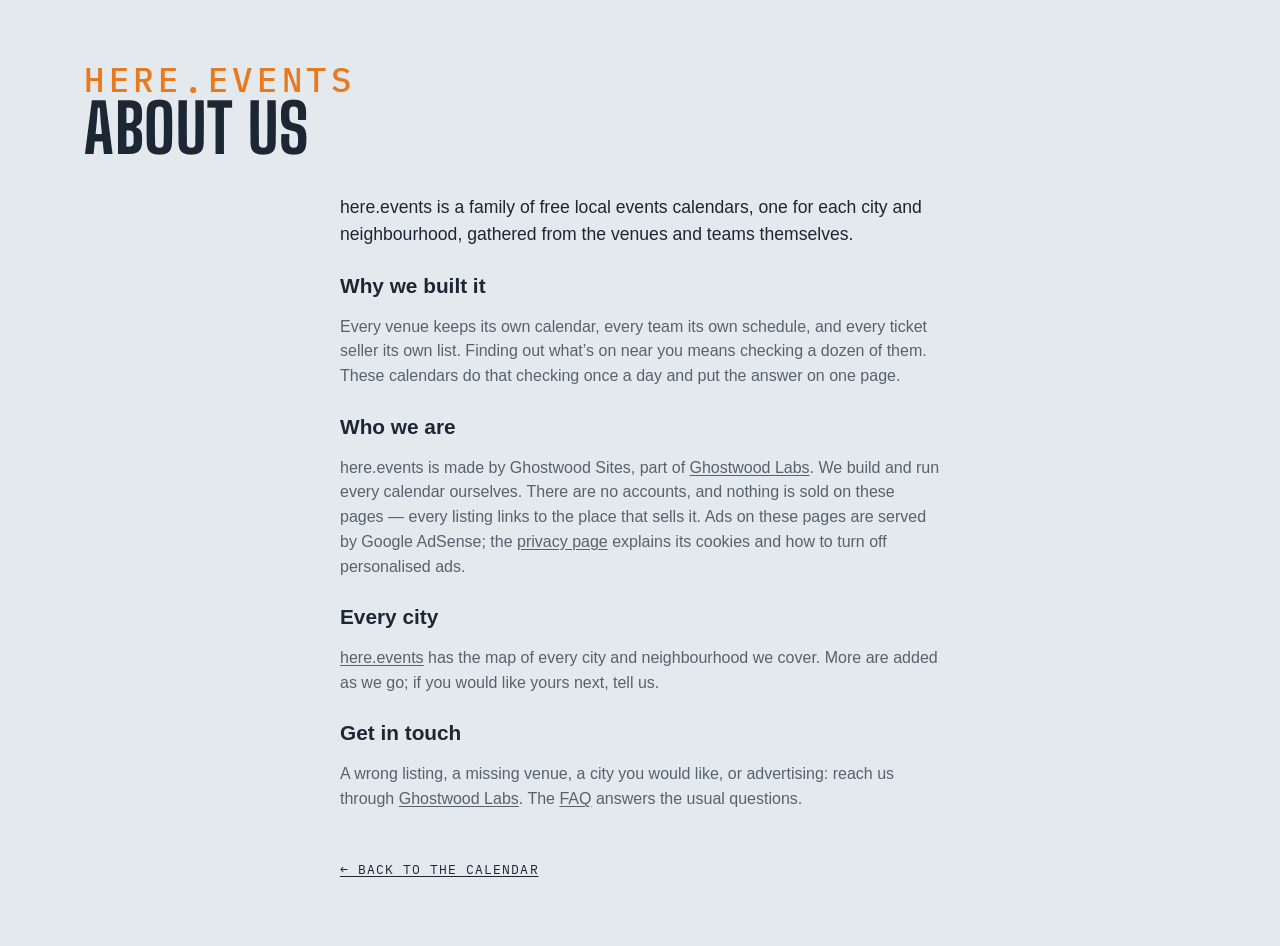
==== commit 09f932dd: "Footer: a Privacy link to here.events/privacy/; About and FAQ name AdSense instead of "no ads that f" ====
--- a/site/about.html
+++ b/site/about.html
@@ -57,7 +57,7 @@
   <p>Every venue keeps its own calendar, every team its own schedule, and every ticket seller its own list. Finding out what’s on near you means checking a dozen of them. These calendars do that checking once a day and put the answer on one page.</p>
 
   <h2>Who we are</h2>
-  <p>here.events is made by Ghostwood Sites, part of <a href="https://ghostwoodlabs.com/" rel="noopener">Ghostwood Labs</a>. We build and run every calendar ourselves. There are no accounts and no ads that follow you, and nothing is sold on these pages — every listing links to the place that sells it.</p>
+  <p>here.events is made by Ghostwood Sites, part of <a href="https://ghostwoodlabs.com/" rel="noopener">Ghostwood Labs</a>. We build and run every calendar ourselves. There are no accounts, and nothing is sold on these pages — every listing links to the place that sells it. Ads on these pages are served by Google AdSense; the <a href="https://here.events/privacy/">privacy page</a> explains its cookies and how to turn off personalised ads.</p>
 
   <h2>Every city</h2>
   <p><a href="https://here.events/">here.events</a> has the map of every city and neighbourhood we cover. More are added as we go; if you would like yours next, tell us.</p>
--- a/site/styles.css
+++ b/site/styles.css
@@ -20,6 +20,13 @@
   --v-hardrock: #9e2e2e; --v-kaseya: #2e9e4f; --v-loandepot: #6f2e9e; --v-arsht: #9e902e; --v-bayfront: #2e8b9e; --v-knight: #9e2e6b; /* the rooms, one hue each (city.js cssVar), spread round the wheel */
   --v-fillmore: #4a9e2e; --v-watsco: #332e9e; --v-pitbull: #9e532e; --v-amerant: #2e9e74; --v-hardrocklive: #952e9e; --v-broward: #879e2e;
   --v-nustadium: #2e669e; --v-revolution: #9e2e45; --v-pompano: #2e9e37;
+  --v-donotsitonthef: #2e9e93; --v-kemistry: #825d26; --v-clubspace: #5d36ba; --v-jolenesoundroo: #9e2e88; --v-eaglewiltonman: #578226; --v-southbeachbrew: #3655ba; /* the DICE venues (2026-11-03) */
+  --v-upside: #9e2e57; --v-sable: #823526; --v-aire: #b5ba36; --v-factorytown: #2e799e; --v-m2: #268251; --v-libraryspeakea: #9736ba;
+  --v-queenmiamibeac: #399e2e; --v-littleriverstu: #825126; --v-rathskeller: #ba9736; --v-zeyzey: #5b9e2e; --v-watsonislandpa: #26826d; --v-hialeahparkcas: #36b5ba;
+  --v-edge: #2e399e; --v-churchillspub: #4e2682; --v-uppereastsideh: #ba36b1; --v-bohohouse: #412e9e; --v-73westflaglers: #822664; --v-ramrodbar: #8eba36;
+  --v-tomorrowland: #2e579e; --v-apothekemiamib: #82262f; --v-trip: #36ba50; --v-sylvester: #2e9e2e; --v-richardsonpark: #768226; --v-timbr: #36ba66;
+  --v-grayboxtheater: #2e6d9e; --v-paraisoestereo: #732682; --v-eddiesplace: #ba3673; --v-lostcitybrewin: #9e352e; --v-fooqs: #823b26; --v-killyouridol: #ba6b36;
+  --v-novotelmiamibr: #9e6a2e; --v-casamonarca: #826426;
   --venue-text: 72%;     /* how much of the venue hue the card's venue label keeps (light mode) */
   --tint: 26%;           /* the venue wash behind a series card (light mode; 13% in the dark palette) */
   --row-a: #f3f6f8; --row-b: #d6dde3; /* the list's rows alternate light and dark grey; only a series keeps its venue's hue (Steve, 2026-10-20) */
@@ -60,6 +67,13 @@
     --v-hardrock: #ea8686; --v-kaseya: #86eaa3; --v-loandepot: #c086ea; --v-arsht: #eadd86; --v-bayfront: #86d9ea; --v-knight: #ea86bc; /* the rooms, one hue each (city.js cssVar), spread round the wheel */
     --v-fillmore: #9fea86; --v-watsco: #8a86ea; --v-pitbull: #eaa786; --v-amerant: #86eac4; --v-hardrocklive: #e186ea; --v-broward: #d5ea86;
     --v-nustadium: #86b7ea; --v-revolution: #ea869a; --v-pompano: #86ea8e;
+    --v-donotsitonthef: #86eae0; --v-kemistry: #f0d3a8; --v-clubspace: #8963e3; --v-jolenesoundroo: #ea86d6; --v-eaglewiltonman: #cef0a8; --v-southbeachbrew: #6381e3; /* the DICE venues (2026-11-03) */
+    --v-upside: #ea86aa; --v-sable: #f0b4a8; --v-aire: #dfe363; --v-factorytown: #86c8ea; --v-m2: #a8f0ca; --v-libraryspeakea: #c163e3;
+    --v-queenmiamibeac: #90ea86; --v-littleriverstu: #f0caa8; --v-rathskeller: #e3c163; --v-zeyzey: #aeea86; --v-watsonislandpa: #a8f0df; --v-hialeahparkcas: #63dfe3;
+    --v-edge: #8690ea; --v-churchillspub: #c7a8f0; --v-uppereastsideh: #e363db; --v-bohohouse: #9686ea; --v-73westflaglers: #f0a8d8; --v-ramrodbar: #b9e363;
+    --v-tomorrowland: #86aaea; --v-apothekemiamib: #f0a8af; --v-trip: #63e37d; --v-sylvester: #86ea86; --v-richardsonpark: #e6f0a8; --v-timbr: #63e392;
+    --v-grayboxtheater: #86beea; --v-paraisoestereo: #e4a8f0; --v-eddiesplace: #e3639f; --v-lostcitybrewin: #ea8c86; --v-fooqs: #f0b9a8; --v-killyouridol: #e39663;
+    --v-novotelmiamibr: #eabb86; --v-casamonarca: #f0d8a8;
     --venue-text: 100%; --tint: 13%;
     --row-a: #1e252c; --row-b: #2c343c;
     --t-concert: #f0806a; --t-sports: #f2d21b; --t-arts: #d63a4f;
@@ -78,6 +92,13 @@
   --v-hardrock: #ea8686; --v-kaseya: #86eaa3; --v-loandepot: #c086ea; --v-arsht: #eadd86; --v-bayfront: #86d9ea; --v-knight: #ea86bc; /* the rooms, one hue each (city.js cssVar), spread round the wheel */
   --v-fillmore: #9fea86; --v-watsco: #8a86ea; --v-pitbull: #eaa786; --v-amerant: #86eac4; --v-hardrocklive: #e186ea; --v-broward: #d5ea86;
   --v-nustadium: #86b7ea; --v-revolution: #ea869a; --v-pompano: #86ea8e;
+  --v-donotsitonthef: #86eae0; --v-kemistry: #f0d3a8; --v-clubspace: #8963e3; --v-jolenesoundroo: #ea86d6; --v-eaglewiltonman: #cef0a8; --v-southbeachbrew: #6381e3; /* the DICE venues (2026-11-03) */
+  --v-upside: #ea86aa; --v-sable: #f0b4a8; --v-aire: #dfe363; --v-factorytown: #86c8ea; --v-m2: #a8f0ca; --v-libraryspeakea: #c163e3;
+  --v-queenmiamibeac: #90ea86; --v-littleriverstu: #f0caa8; --v-rathskeller: #e3c163; --v-zeyzey: #aeea86; --v-watsonislandpa: #a8f0df; --v-hialeahparkcas: #63dfe3;
+  --v-edge: #8690ea; --v-churchillspub: #c7a8f0; --v-uppereastsideh: #e363db; --v-bohohouse: #9686ea; --v-73westflaglers: #f0a8d8; --v-ramrodbar: #b9e363;
+  --v-tomorrowland: #86aaea; --v-apothekemiamib: #f0a8af; --v-trip: #63e37d; --v-sylvester: #86ea86; --v-richardsonpark: #e6f0a8; --v-timbr: #63e392;
+  --v-grayboxtheater: #86beea; --v-paraisoestereo: #e4a8f0; --v-eddiesplace: #e3639f; --v-lostcitybrewin: #ea8c86; --v-fooqs: #f0b9a8; --v-killyouridol: #e39663;
+  --v-novotelmiamibr: #eabb86; --v-casamonarca: #f0d8a8;
   --venue-text: 100%; --tint: 13%;
   --row-a: #1e252c; --row-b: #2c343c;
   --t-concert: #f0806a; --t-sports: #f2d21b; --t-arts: #d63a4f;
@@ -404,6 +425,10 @@
 .fp-preset { font-size: .8rem; padding: .4em .85em; min-height: 2rem; }
 .fp-preset:hover { border-color: var(--ink-soft); }
 .fp-preset.is-on { background: var(--ink); color: var(--sky); border-color: var(--ink); }
+/* the panel's foot: Apply, pinned to the bottom edge while the panel scrolls (2026-11-05) */
+.fp-foot { position: sticky; bottom: -1rem; z-index: 1; display: flex; justify-content: flex-end; margin: 1.1rem -1.1rem -1rem; padding: .7rem 1.1rem; background: var(--mist); border-top: 1px solid var(--line); }
+.fp-foot .fp-apply { font-size: .9rem; font-weight: 600; padding: .45em 1.6em; min-height: 2.25rem; background: var(--ink); color: var(--sky); border-color: var(--ink); }
+.fp-foot .fp-apply:hover { background: color-mix(in srgb, var(--ink) 85%, var(--sky)); }
 .fp-group h3 {
   white-space: nowrap; /* never wraps (Steve, 2026-09-22) */
   font-family: var(--mono); font-size: .68rem; text-transform: uppercase;
@@ -868,6 +893,7 @@
 .pop-filter { display: flex; justify-content: center; gap: .5em; align-items: center; cursor: pointer; font-weight: 600; font-size: .88rem; margin: 0 0 .8rem; }
 .pop-filter input { accent-color: var(--ink); }
 .pop-filter[hidden] { display: none; } /* an author display beats the hidden attribute: say it outright (Teams mode has no filter to include) */
+.pop-filter-note { margin: -.45rem 0 .9rem; font-size: .68rem; } /* the filter row's footnote: the calendar keeps the filters it was added with (2026-11-05) */
 
 /* ---- share / embed: a <details> in the footer that opens UPWARD, its body
    floating over the list ---- */
@@ -977,6 +1003,7 @@
 footer .foot-link { order: 1; } /* Advertise, Embed, Sources */
 footer #embed { order: 2; }
 footer #sources { order: 3; } /* a page link since 2026-10-29, still last on the row */
+footer #contact { order: 4; } /* the mailto, after Sources (2026-11-05) */
 /* the Advertise link: dressed as the Sources / Embed labels, after them */
 footer .foot-link { position: relative; top: -.5px; display: inline-flex; align-items: center; gap: .4rem; /* measured half a pixel under its neighbours' labels (Steve, 2026-09-15) */ font-family: var(--mono); font-size: .9rem; text-transform: uppercase; letter-spacing: .08em; color: var(--ink); text-decoration: none; padding: .2rem 0; white-space: nowrap; }
 footer .foot-link:hover { color: var(--ink-soft); }
@@ -1963,16 +1990,20 @@
 .lm-road { fill: none; stroke: var(--road); stroke-linecap: round; stroke-linejoin: round; stroke-width: calc(var(--u, 1) * .6); opacity: .45; }
 .lm-road-primary, .lm-road-trunk { stroke-width: calc(var(--u, 1) * .9); opacity: .6; }
 .lm-road-motorway { stroke-width: calc(var(--u, 1) * 1.5); opacity: .8; }
+.lm-boundary { fill: none; stroke: var(--lm-dot); stroke-width: calc(var(--u, 1) * 1.3); stroke-dasharray: calc(var(--u, 1) * 6) calc(var(--u, 1) * 3.5); stroke-linecap: round; stroke-linejoin: round; opacity: .7; pointer-events: none; } /* the city's or neighbourhood's own line (build-local-map.mjs `boundary`): dashed, the map dots' orange, over the roads and under the labels and pins */
 .lm-town { font-family: var(--mono); font-weight: 500; letter-spacing: .08em; text-transform: uppercase; fill: var(--ink-soft); paint-order: stroke; stroke: var(--mist); stroke-width: calc(var(--u, 1) * 3); stroke-linejoin: round; pointer-events: none; }
 .lm-town-dot { fill: var(--ink-soft); }
 .lm-water-name { font-family: var(--body); font-style: italic; letter-spacing: .04em; fill: color-mix(in srgb, var(--ink) 55%, #4da3f0); pointer-events: none; }
 .lm-peak { fill: none; stroke: var(--ink-soft); stroke-width: calc(var(--u, 1) * 1.2); stroke-linejoin: round; }
 .lm-peak-name { font-family: var(--mono); letter-spacing: .06em; fill: var(--ink-soft); opacity: .8; paint-order: stroke; stroke: var(--mist); stroke-width: calc(var(--u, 1) * 3); pointer-events: none; }
+:root { --lm-dot: #e8791d; } /* the map's dots: the Ghostwood orange, one shade per theme (Steve, 2026-10-30) */
+:root[data-theme="dark"] { --lm-dot: #f08a33; }
+@media (prefers-color-scheme: dark) { :root:not([data-theme="light"]) { --lm-dot: #f08a33; } }
 .lm-pin { cursor: pointer; outline: none; }
-.lm-pin circle { stroke: var(--mist); stroke-width: calc(var(--u, 1) * 1.6); transition: stroke-width .12s; }
-.lm-pin.is-empty circle { fill: var(--mist); stroke: var(--pin); stroke-dasharray: calc(var(--u, 1) * 2) calc(var(--u, 1) * 2); } /* nothing upcoming under the filters: a hollow ring in the room's colour */
+.lm-pin circle { fill: var(--pin); stroke: var(--mist); stroke-width: calc(var(--u, 1) * 1.6); transition: stroke-width .12s; }
+.lm-pin.is-empty circle { fill: var(--mist); stroke: var(--pin); stroke-dasharray: calc(var(--u, 1) * 2) calc(var(--u, 1) * 2); } /* nothing upcoming under the filters: a hollow ring */
 .lm-pin:hover circle, .lm-pin:focus-visible circle, .lm-pin.is-open circle { stroke: var(--ink); stroke-width: calc(var(--u, 1) * 2.4); }
-.lm-pin .lm-n { font-family: var(--mono); font-weight: 700; fill: var(--mist); text-anchor: middle; pointer-events: none; }
+.lm-pin .lm-n { font-family: var(--mono); font-weight: 700; fill: #141a20; text-anchor: middle; pointer-events: none; }
 .lm-pin.is-empty .lm-n { fill: var(--pin); }
 .lm-pin .lm-name { font-family: var(--body); font-weight: 600; fill: var(--ink); paint-order: stroke; stroke: var(--mist); stroke-width: calc(var(--u, 1) * 3.2); stroke-linejoin: round; pointer-events: none; }
 .lm-pin.is-empty .lm-name { fill: var(--ink-soft); font-weight: 500; }
@@ -1984,19 +2015,24 @@
 .lm-zoom button[data-z="me"] { margin-top: .3rem; } /* the crosshair: the visitor's own spot, a little apart from the zoom */
 .lm-zoom button.is-busy { opacity: .5; cursor: progress; }
 .lm-zoom button[aria-pressed="true"] { color: #2f7fd6; border-color: #2f7fd6; }
-.lm-city { cursor: pointer; }
-.lm-city-dot { fill: #1f8a4c; stroke: #fff; stroke-width: calc(var(--u, 1) * 1.5); }
-.lm-sign-board { fill: #0f7a45; stroke: #fff; stroke-width: calc(var(--u, 1) * 1); } /* one thin white line as the board's edge (Steve, 2026-10-26: 'the white border should actually be the border') */
-.lm-sign-hit { fill: #fff; opacity: 0; }
-.lm-city:hover .lm-sign-hit, .lm-city:focus-visible .lm-sign-hit { opacity: .14; }
-.lm-sign-name, .lm-sign-mi { font-family: var(--body); font-weight: 700; letter-spacing: .01em; fill: #fff; pointer-events: none; }
-.lm-sign-name { letter-spacing: .03em; }
+.lm-zoom button[data-z="cities"] { margin-top: .3rem; } /* Switch City (and Switch Neighbourhood under it): the other sites, a little apart from the zoom — in place of the green signposts (Steve, 2026-10-31) */
+.lm-zoom button[aria-expanded="true"] { color: var(--ink); border-color: var(--ink); }
+.lm-switch .lm-sw-list { list-style: none; margin: .1rem 0 .35rem; padding: 0; }
+.lm-switch .lm-sw-row { display: flex; align-items: baseline; gap: .55rem; padding: .45rem .1rem; border-top: 1px solid var(--line); color: var(--ink); text-decoration: none; font: 500 .9rem/1.25 var(--body); }
+.lm-switch li:first-child .lm-sw-row { border-top: 0; }
+.lm-switch a.lm-sw-row:hover .lm-sw-name, .lm-switch a.lm-sw-row:focus-visible .lm-sw-name { text-decoration: underline; text-underline-offset: .15em; }
+.lm-switch .lm-sw-name { flex: 1; min-width: 0; overflow: hidden; text-overflow: ellipsis; white-space: nowrap; }
+.lm-switch .lm-sw-tag { flex: none; font-family: var(--mono); font-size: .62rem; letter-spacing: .08em; text-transform: uppercase; color: var(--ink-soft); }
+.lm-switch .lm-sw-far { flex: none; font-family: var(--mono); font-size: .72rem; letter-spacing: .04em; color: var(--ink-soft); }
+.lm-switch .is-here .lm-sw-row { font-weight: 700; }
+.lm-switch .is-here .lm-sw-row::after { content: '✓'; flex: none; color: var(--ink-soft); }
+.lm-caption .lm-reset { font: inherit; letter-spacing: inherit; text-transform: inherit; color: var(--ink); background: none; border: 0; border-bottom: 1px solid currentColor; border-radius: 0; padding: 0; cursor: pointer; } /* the filters leave nothing on the map: one tap back to the default (Steve, 2026-10-31) */
+.lm-caption .lm-reset[hidden] { display: none; }
 .lm-me-dot { fill: #2f7fd6; stroke: var(--mist); stroke-width: calc(var(--u, 1) * 2); }
 .lm-me-acc { fill: #2f7fd6; fill-opacity: .14; stroke: #2f7fd6; stroke-opacity: .45; stroke-width: calc(var(--u, 1) * .8); animation: lm-pulse 2.4s ease-out infinite; transform-box: fill-box; transform-origin: center; }
 @keyframes lm-pulse { 0% { fill-opacity: .22; } 100% { fill-opacity: .08; } }
 .lm-pin.is-city circle { opacity: .78; } /* the rest of the city on a neighbourhood map: a shade quieter than the neighbourhood's own rooms */
 .lm-pin.is-city .lm-name { font-weight: 500; fill: var(--ink-soft); }
-.lm-pin .lm-stack { stroke: var(--mist); stroke-width: calc(var(--u, 1) * 1.6); } /* a group of venues (Steve, 2026-10-28): the next venues' discs peek out behind the first */
 .lm-pin.is-group .lm-name { font-weight: 700; }
 /* a group's card: one row a venue, folded like a reddit thread — [+] opens its next events under a thread line, [–] folds them */
 .lm-pop .lm-tree { margin: 0 0 .3rem; }
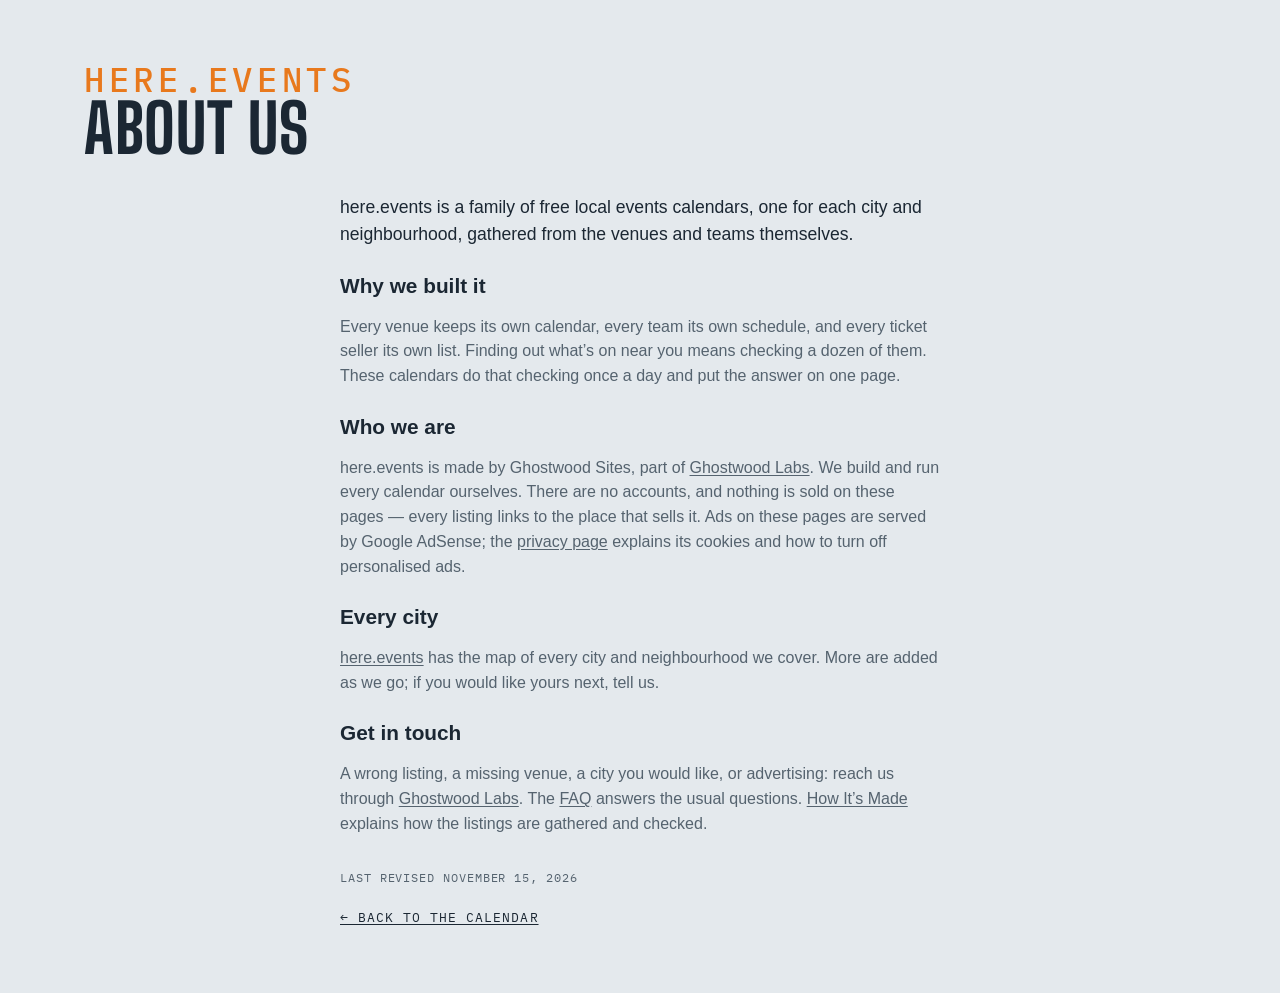
==== commit 1efab3cc: "How It's Made page, Updated line, truthful sitemap dates A page on how the calendar is curated, link" ====
--- a/site/about.html
+++ b/site/about.html
@@ -63,8 +63,9 @@
   <p><a href="https://here.events/">here.events</a> has the map of every city and neighbourhood we cover. More are added as we go; if you would like yours next, tell us.</p>
 
   <h2>Get in touch</h2>
-  <p>A wrong listing, a missing venue, a city you would like, or advertising: reach us through <a href="https://ghostwoodlabs.com/" rel="noopener">Ghostwood Labs</a>. The <a href="faq.html">FAQ</a> answers the usual questions.</p>
+  <p>A wrong listing, a missing venue, a city you would like, or advertising: reach us through <a href="https://ghostwoodlabs.com/" rel="noopener">Ghostwood Labs</a>. The <a href="faq.html">FAQ</a> answers the usual questions. <a href="how.html">How It’s Made</a> explains how the listings are gathered and checked.</p>
 
+  <p class="ad-revised">Last revised <time datetime="2026-11-15">November 15, 2026</time></p>
   <a class="ad-back" href="./">← Back to the calendar</a>
 </main>
 </body>
--- a/site/styles.css
+++ b/site/styles.css
@@ -1018,6 +1018,11 @@
 .ad-page p, .ad-page li { color: var(--ink-soft); line-height: 1.55; }
 .ad-page ul { padding-left: 1.2rem; }
 .ad-page .ad-lead { font-size: 1.1rem; color: var(--ink); }
+.updated { margin: 1rem 0 -.6rem; font-family: var(--mono); font-size: .72rem; letter-spacing: .08em; text-transform: uppercase; color: var(--ink-soft); }
+.updated a { color: var(--ink); }
+body:has(#mapView:not([hidden])) .updated { display: none; }
+.ad-page .ad-revised { margin-top: 2rem; font-family: var(--mono); font-size: .72rem; letter-spacing: .08em; text-transform: uppercase; }
+.ad-page .ad-revised + .ad-back { margin-top: .6rem; }
 .ad-page .ad-back { display: inline-block; margin-top: 2rem; font-family: var(--mono); font-size: .8rem; text-transform: uppercase; letter-spacing: .08em; color: var(--ink); }
 footer .share summary { font-size: .9rem; white-space: nowrap; }
 .foot-inner.is-tight .share summary span, .foot-inner.is-tighter .gw-credit {
